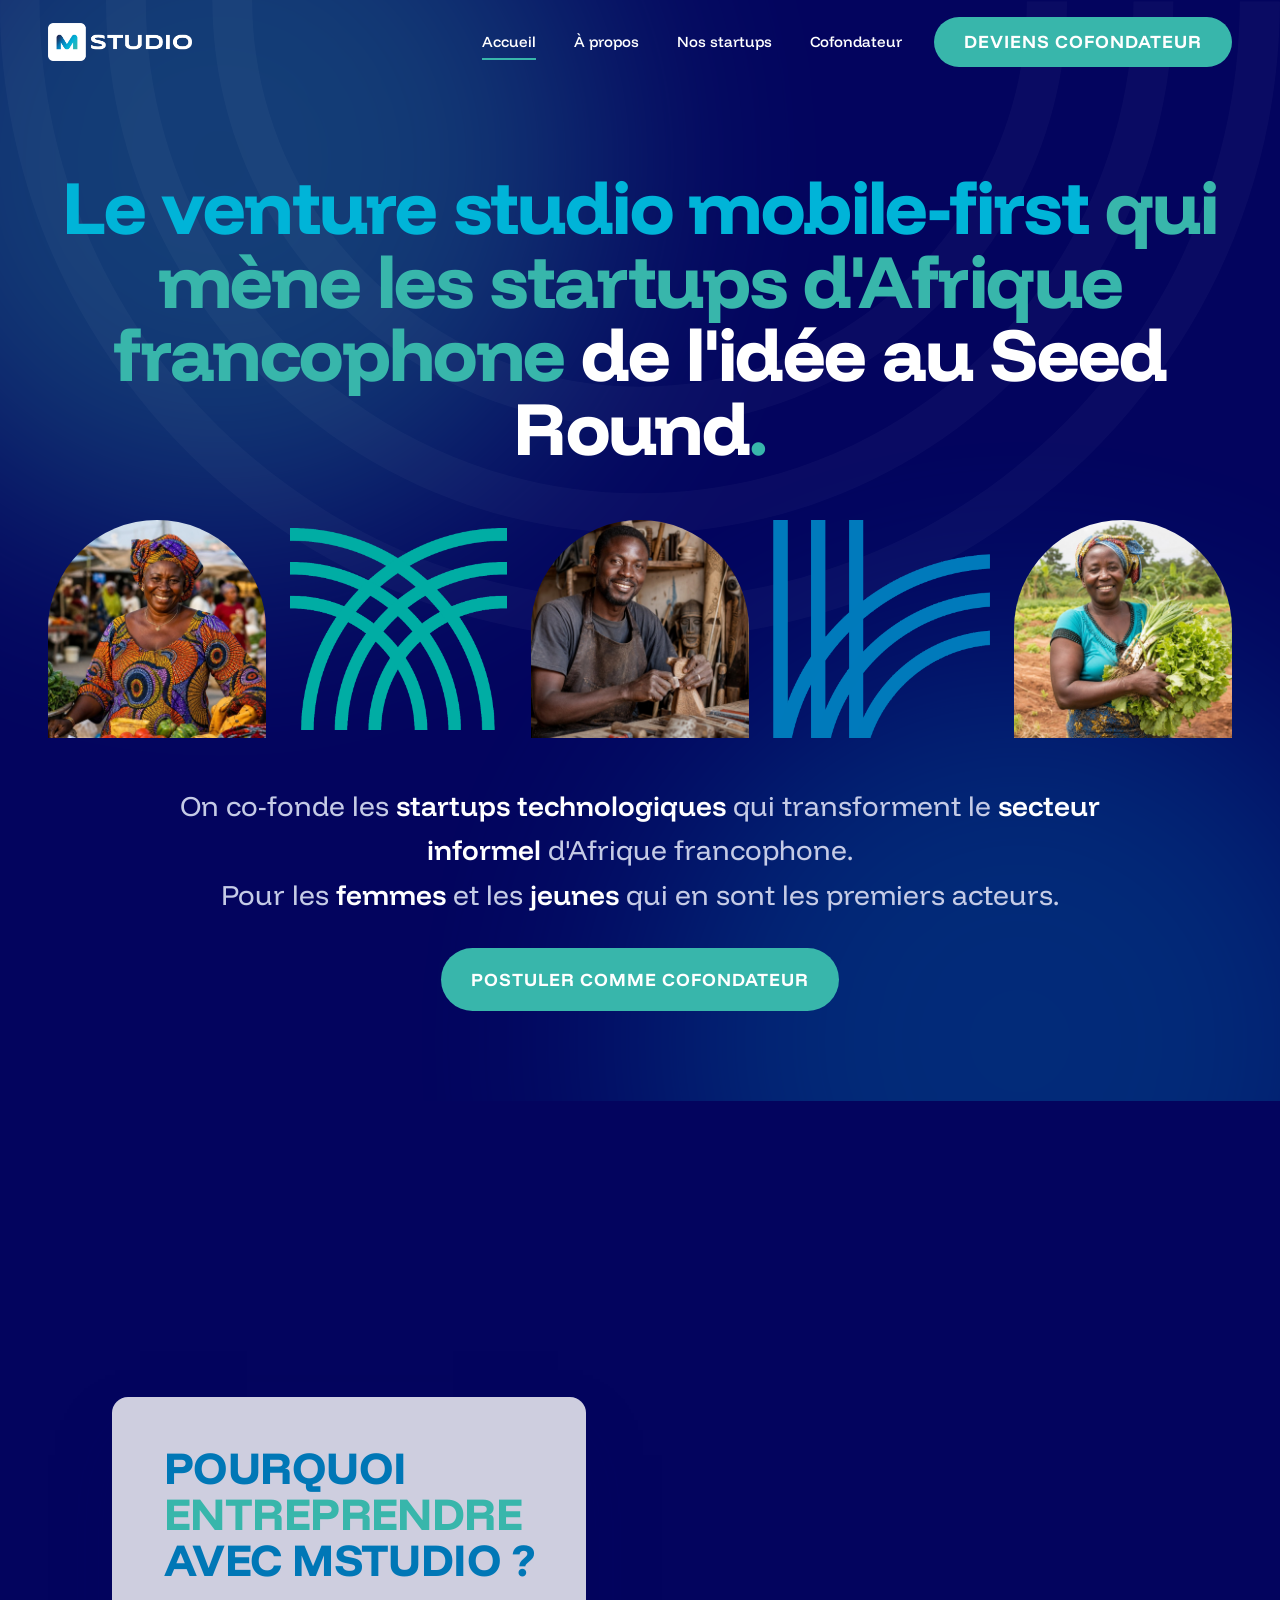
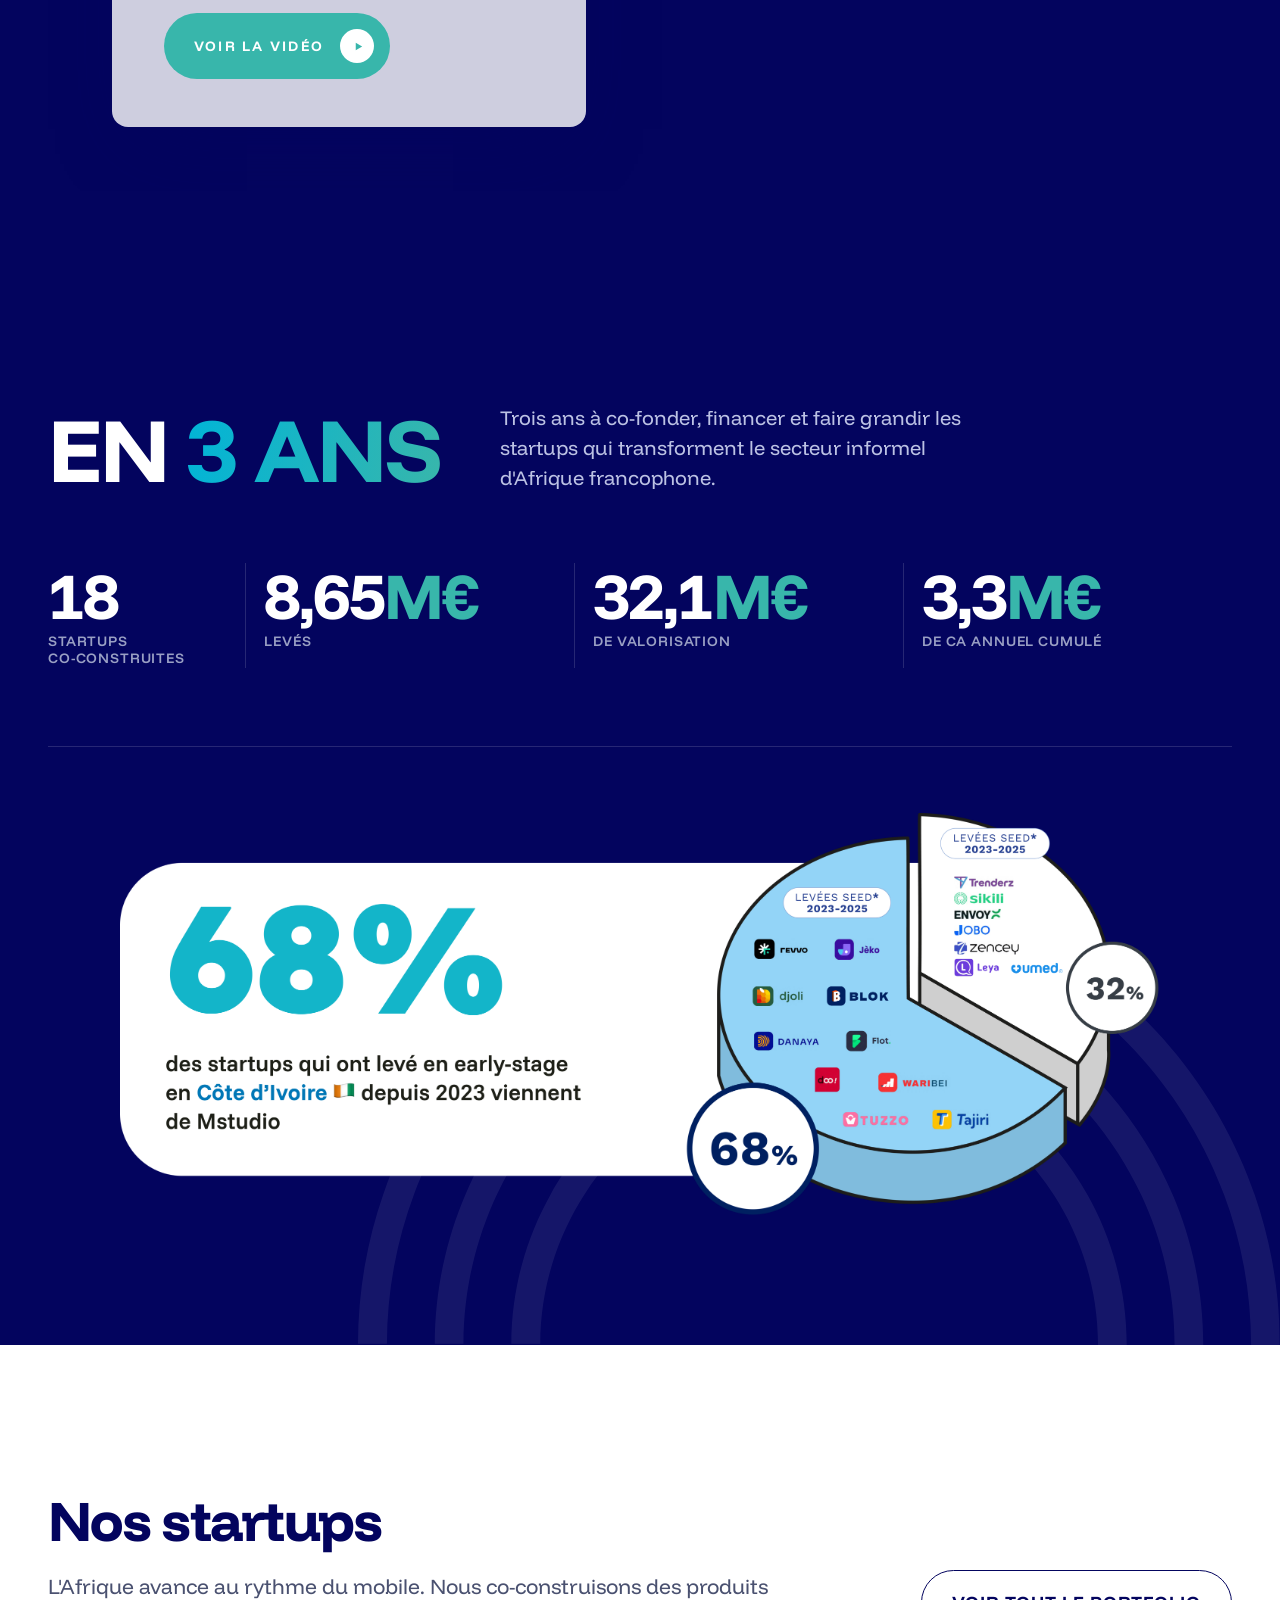
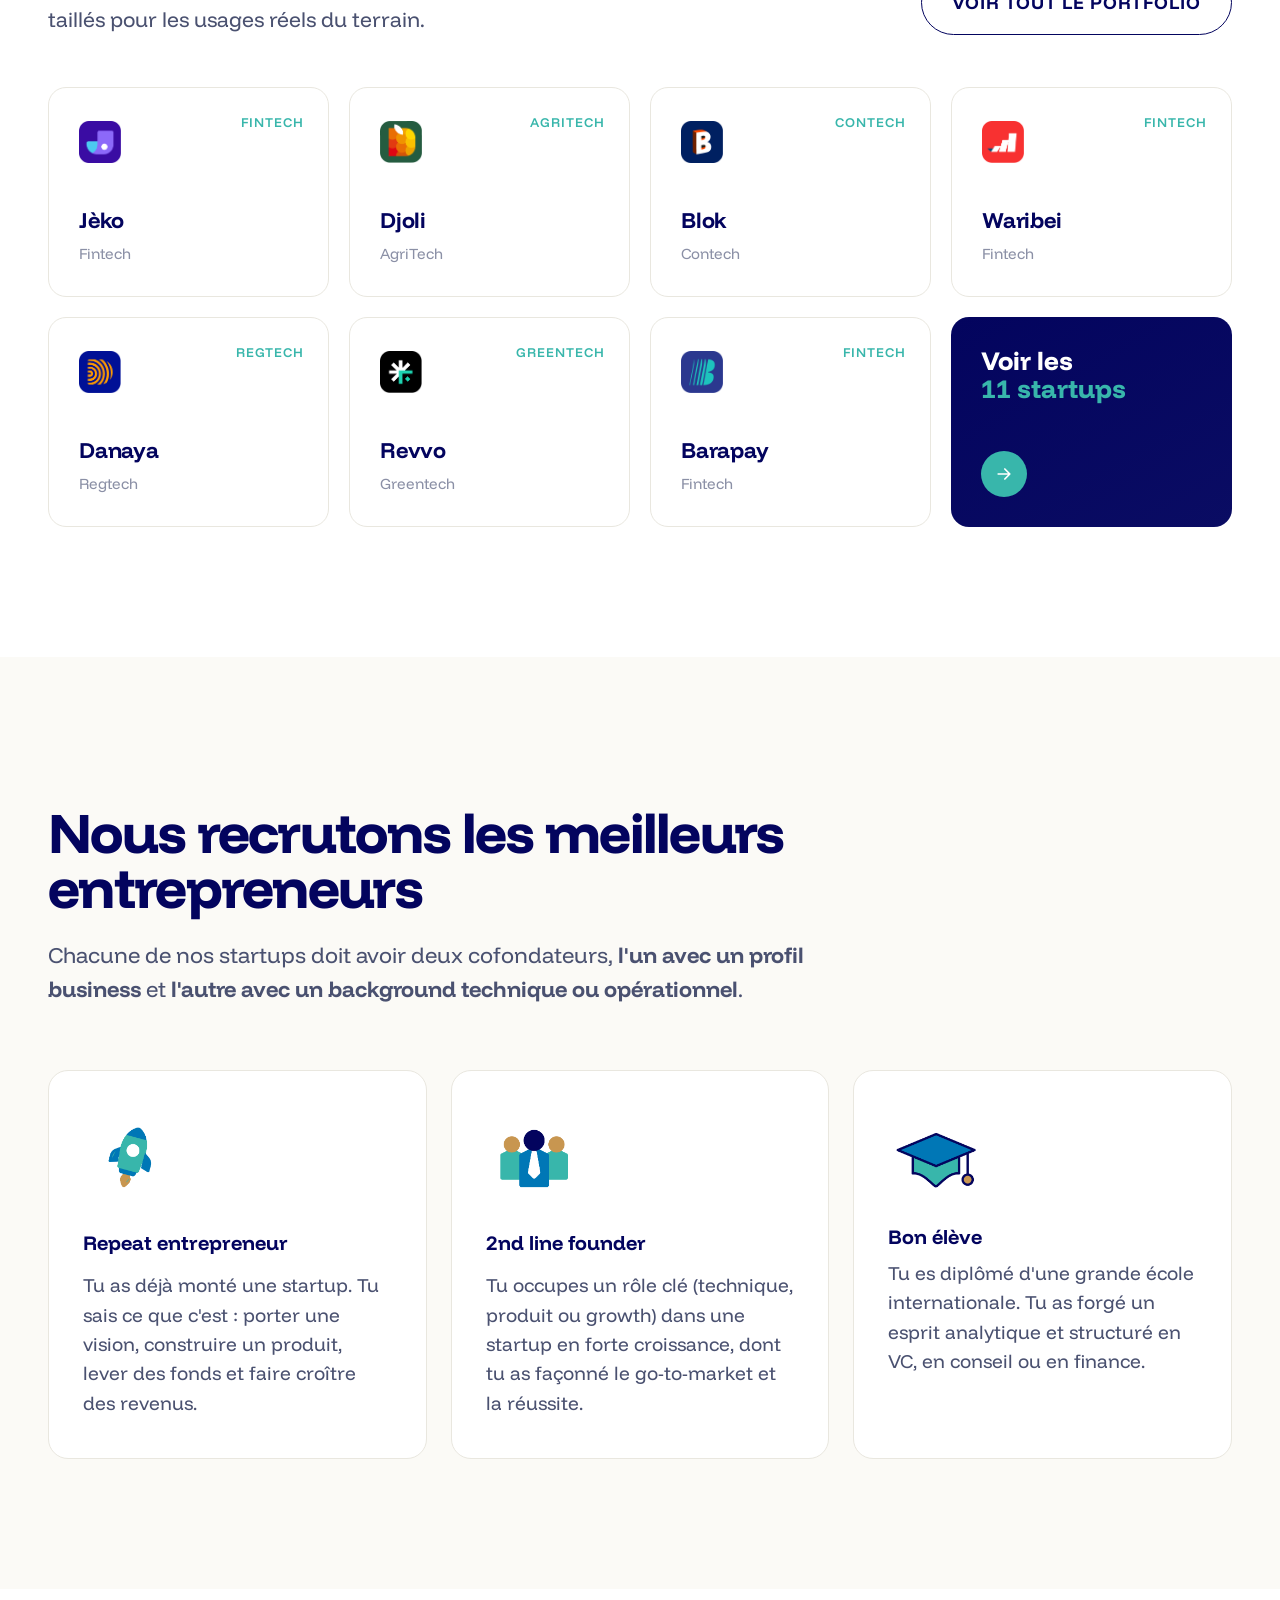
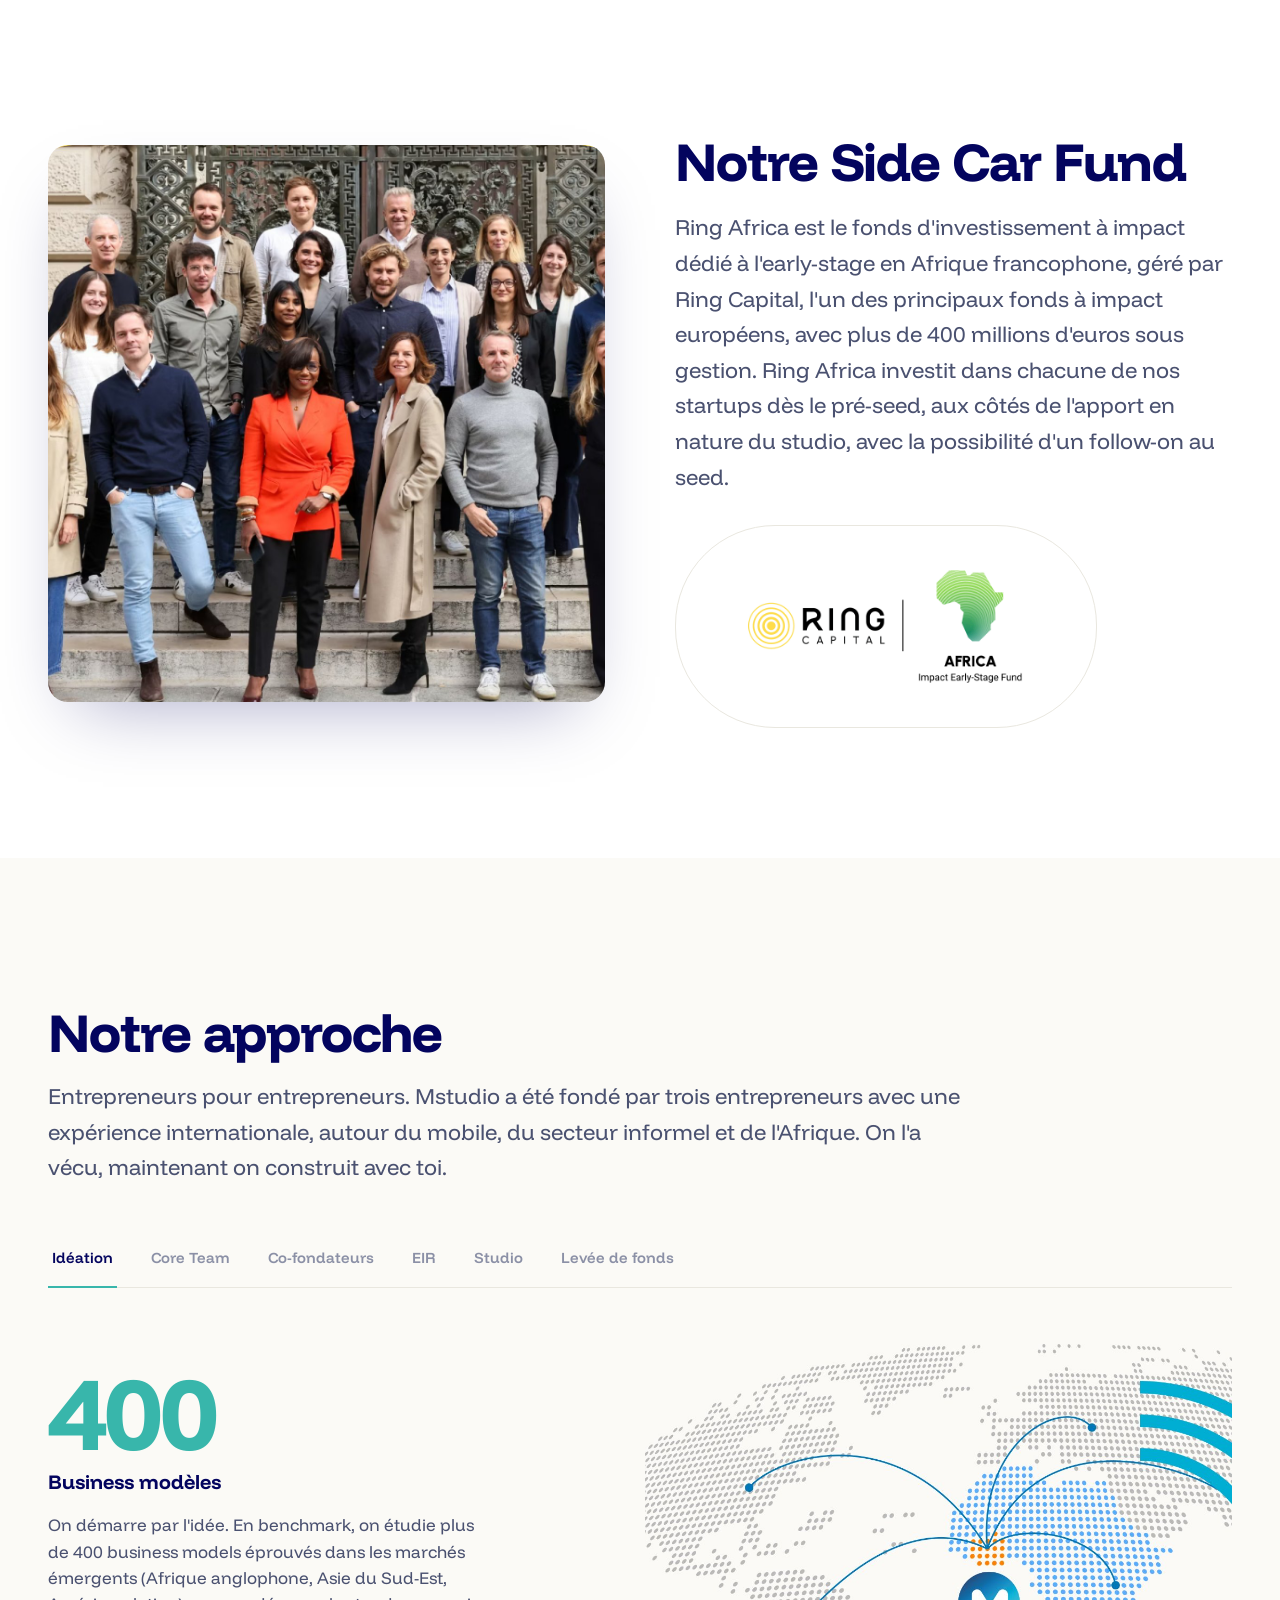
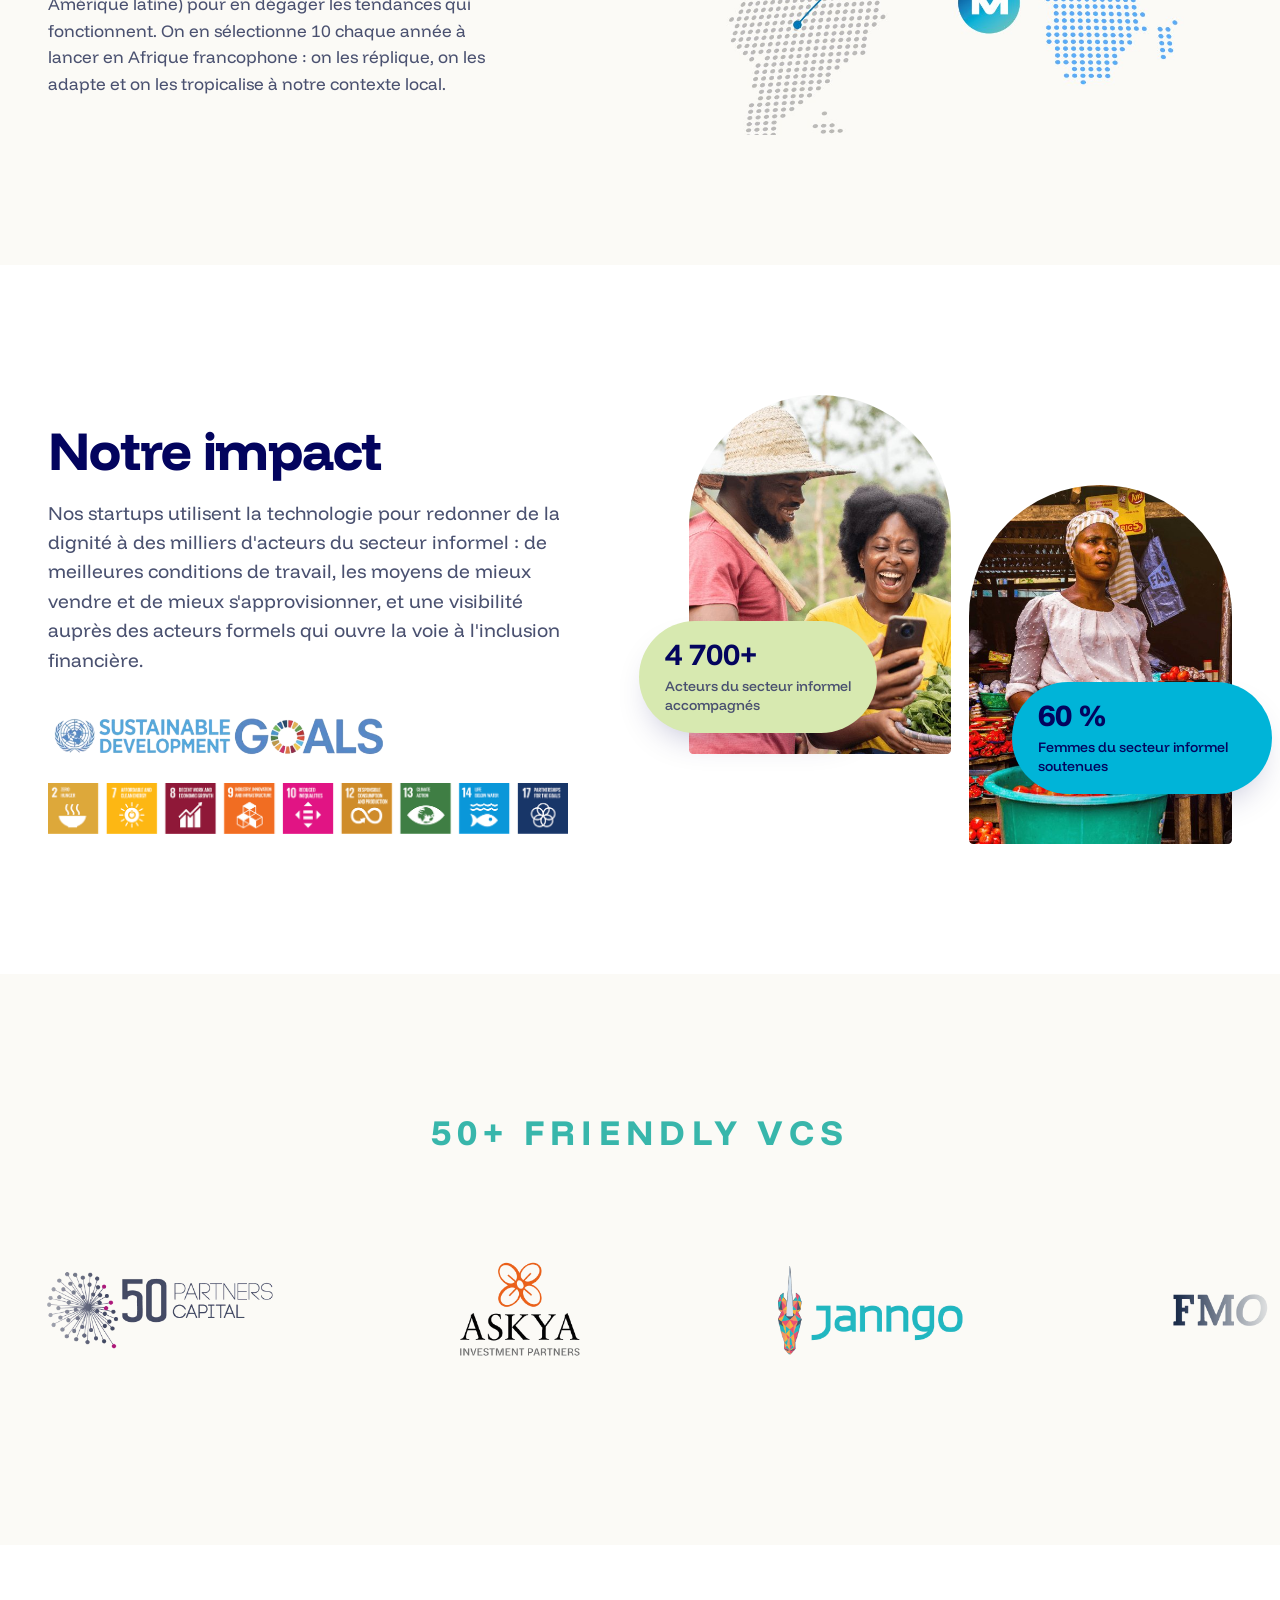
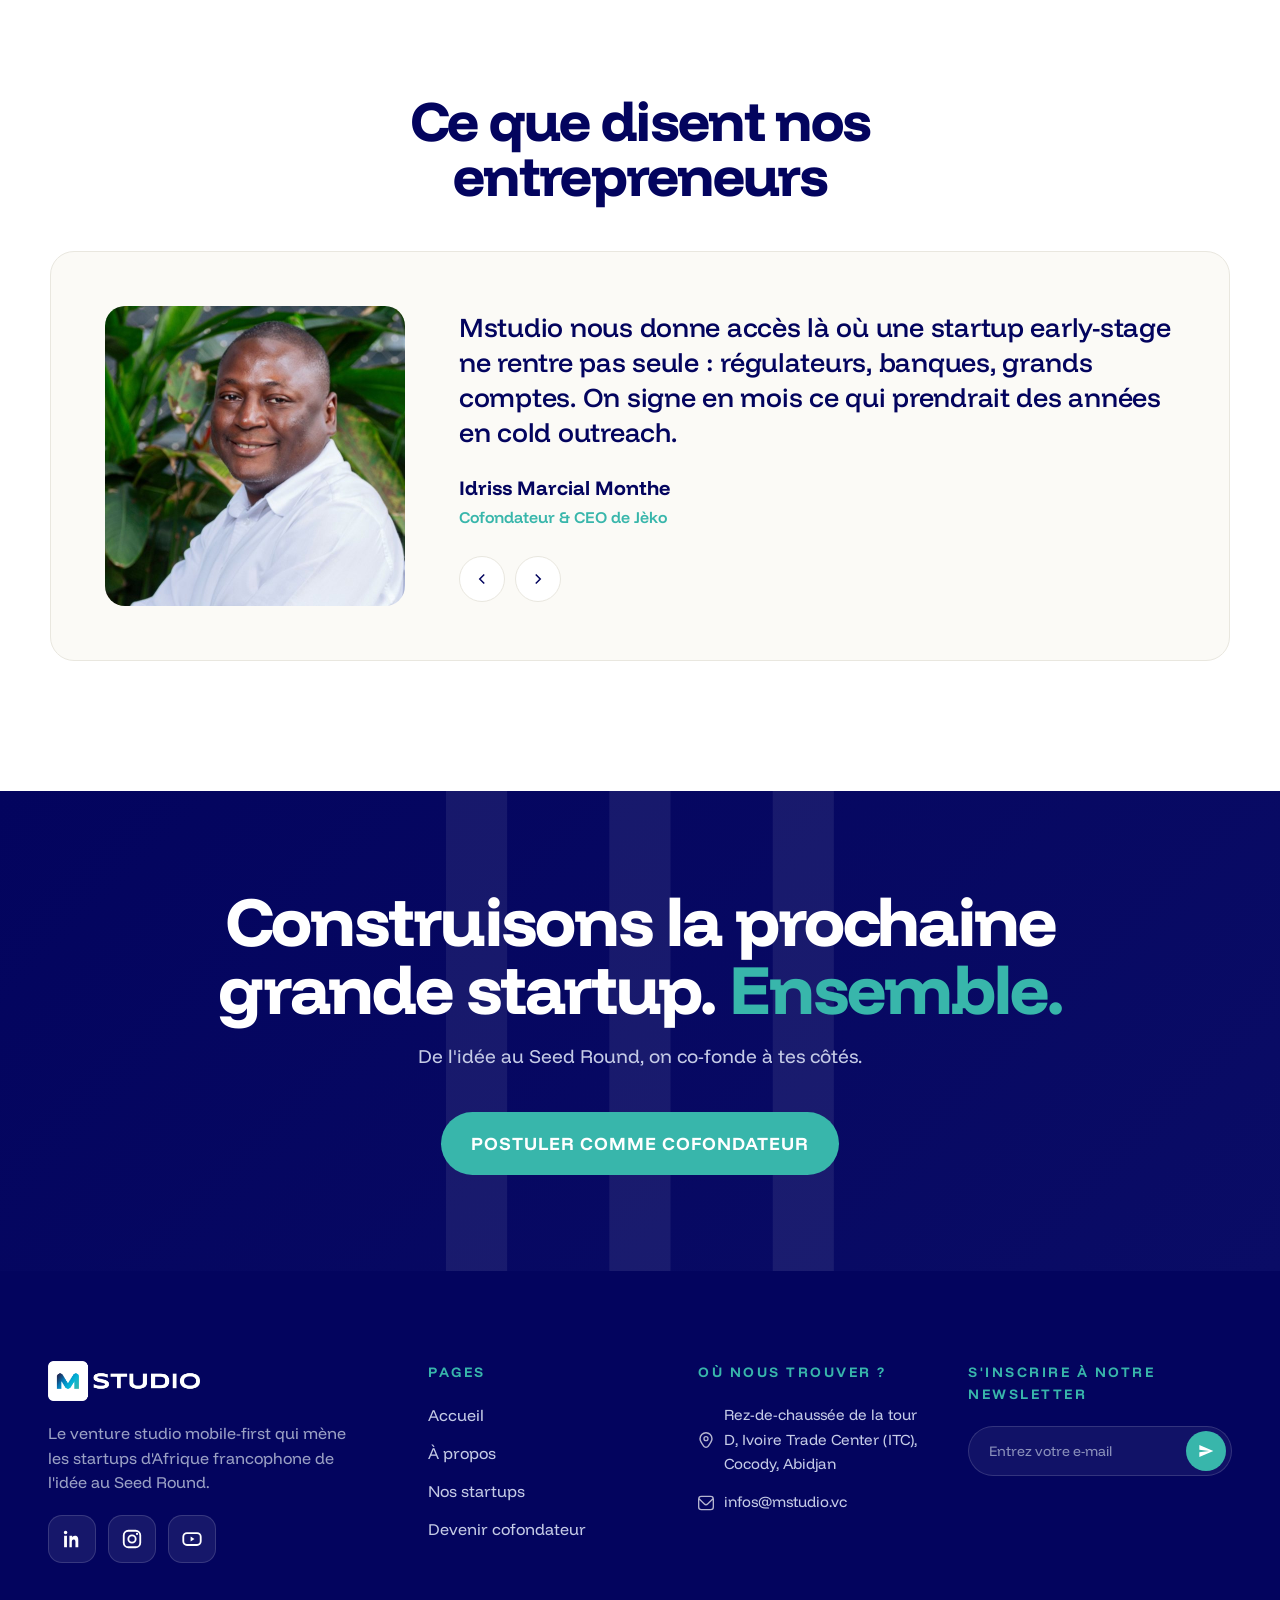
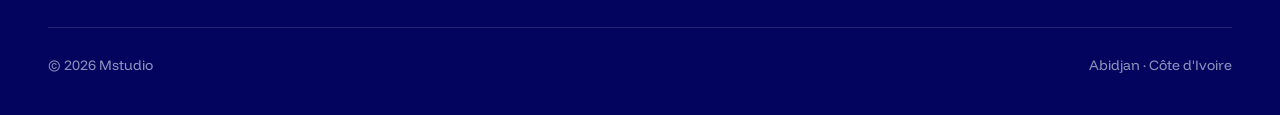
==== index.html @ c87bc535 "Revue Leslie 17/06: refonte sections réseau & valeur ajoutée (a-propos), ajout Léa & Diane, intro fo" ====
<!doctype html>
<html lang="fr">
<head>
<meta charset="utf-8">
<title>Mstudio · Venture studio mobile-first d'Afrique francophone</title>
<meta name="viewport" content="width=device-width, initial-scale=1">
<link rel="stylesheet" href="v2.css?v=47">
<link rel="icon" type="image/png" sizes="32x32" href="assets/favicon-32.png">
<link rel="icon" type="image/png" sizes="256x256" href="assets/favicon.png">
<link rel="apple-touch-icon" href="assets/apple-touch-icon.png">
</head>
<body>

<!-- ===== NAV ===== -->
<header class="nav" id="nav">
  <div class="wrap nav-in">
    <a class="nav-logo" href="index.html"><img class="logo-white" src="assets/logo-white.png" alt="Mstudio"><img class="logo-color" src="assets/logo-color.png" alt="Mstudio"></a>
    <nav class="nav-menu" id="navMenu">
      <a href="index.html" class="active">Accueil</a>
      <a href="a-propos.html">À propos</a>
      <a href="startups.html">Nos startups</a>
      <a href="cofondateur.html">Cofondateur</a>
      <a href="https://mstudio.recruitee.com" target="_blank" rel="noopener" class="m-only btn btn-accent" style="justify-content:center;">Deviens cofondateur</a>
    </nav>
    <div class="nav-right">
      <a href="https://mstudio.recruitee.com" target="_blank" rel="noopener" class="btn btn-cofounder" style="font-size: 18px; padding: 17px 30px; height: 50px; letter-spacing: 1px">Deviens cofondateur</a>
      <button class="nav-burger" id="navBurger" aria-label="Menu"><span></span><span></span><span></span></button>
    </div>
  </div>
</header>

<!-- ===== HERO ===== -->
<section class="hero">
  <div class="hero-glow g1"></div>
  <div class="hero-glow g2"></div>
  <img class="hero-arcs" src="assets/hero-pattern.svg" alt="">
  <div class="wrap">
    <h1 class="hero-h1 disp reveal" style="letter-spacing: -1.6px; line-height: 0.98; text-align: center; padding: 0px; margin: 0px; font-size: 75px">
      <span class="grad" style="color:#00B4D8;-webkit-text-fill-color:#00B4D8;background:none;">Le venture studio mobile-first</span> <span style="color:#38B6AB;">qui mène les startups d'Afrique francophone</span> <span class="lite">de l'idée au Seed Round</span><span class="dot">.</span>
    </h1>
    <div class="hero-strip reveal d1">
      <div class="htile"><img src="assets/hero-p1.jpg" alt="Commerçante au marché" style="border-width: 0px; border-style: solid; border-radius: 500px 500px 0px 0px"></div>
      <div class="htile graphic"><img src="assets/hero-g2.png" alt="" style="padding: 0px"></div>
      <div class="htile"><img src="assets/hero-p3.jpg" alt="Artisan sculpteur" style="border-radius: 500px 500px 0px 0px"></div>
      <div class="htile graphic m-hide"><img src="assets/hero-g4.png" alt="" style="padding: 0px"></div>
      <div class="htile m-hide"><img src="assets/hero-p5.jpg" alt="Agricultrice" style="border-radius: 500px 500px 0px 0px"></div>
    </div>
    <div class="hero-foot reveal d2">
      <p class="hero-sub" style="font-size: 28px">On co-fonde les <b>startups technologiques</b> qui transforment le <b>secteur informel</b> d'Afrique francophone.<br>Pour les <b>femmes</b> et les <b>jeunes</b> qui en sont les premiers acteurs.</p>
      <a href="https://mstudio.recruitee.com" target="_blank" rel="noopener" class="btn btn-accent">Postuler comme cofondateur</a>
    </div>
  </div>
</section>

<!-- ===== WHY ===== -->
<div class="why">
  <div class="wrap">
    <div class="why-card reveal">
      <div class="why-box" style="background-color: rgba(255, 255, 255, 0.804)">
        <h3>
          <span class="l1" style="font-size: 45px">Pourquoi</span>
          <span class="l2" style="font-size: 45px">entreprendre</span>
          <span class="l3" style="font-size: 45px">avec Mstudio ?</span>
        </h3>
        <button class="why-play" onclick="openVideo()">
          Voir la vidéo
          <span class="pt"><svg viewBox="0 0 24 24"><polygon points="6,4 20,12 6,20"/></svg></span>
        </button>
      </div>
    </div>
  </div>
</div>

<!-- ===== STATS — EN 3 ANS ===== -->
<section class="section space sec-pattern">
  <img class="side-pat right pat-bottom" src="assets/pat-vision.svg" alt="" style="opacity:.07;">
  <div class="wrap" style="position:relative;z-index:2;">
    <div class="en3-head">
      <div class="reveal">
        <h2 class="en3-title-a disp">EN <span class="g">3 ANS</span></h2>
      </div>
      <p class="en3-lede reveal d1">Trois ans à co-fonder, financer et faire grandir les startups qui transforment le secteur informel d'Afrique francophone.</p>
    </div>
    <div class="en3-row">
      <div class="en3-cell reveal"><div class="v">18</div><div class="l">Startups<br>co-construites</div></div>
      <div class="en3-cell reveal d1"><div class="v">8,65<span class="u">M€</span></div><div class="l">Levés</div></div>
      <div class="en3-cell reveal d2"><div class="v">32,1<span class="u">M€</span></div><div class="l">De valorisation</div></div>
      <div class="en3-cell reveal d3"><div class="v">3,3<span class="u">M€</span></div><div class="l">De CA annuel cumulé</div></div>
    </div>
    <div class="chart68">
      <img class="reveal" src="assets/chart-68.png" alt="68% des startups qui ont levé en early-stage en Côte d'Ivoire depuis 2023 viennent de Mstudio">
    </div>
  </div>
</section>

<!-- ===== NOS STARTUPS ===== -->
<section class="section" id="portfolio">
  <div class="wrap">
    <div class="pf-head">
      <div class="shead reveal" style="margin-bottom:0;">
        <span class="eyebrow c-ocean" style="display:none;">Le portfolio</span>
        <h2 class="disp">Nos startups</h2>
        <p>L'Afrique avance au rythme du mobile. Nous co-construisons des produits taillés pour les usages réels du terrain.</p>
      </div>
      <a href="startups.html" class="btn btn-line reveal d1">Voir tout le portfolio</a>
    </div>
    <div class="pf-grid">
      <a class="pf-card reveal" href="startup.html?id=jeko"><span class="tag">Fintech</span><div class="pf-logo"><img src="assets/startup-jeko.png" alt="Jèko"></div><div class="nm">Jèko</div><div class="sec">Fintech</div></a>
      <a class="pf-card reveal d1" href="startup.html?id=djoli"><span class="tag">AgriTech</span><div class="pf-logo"><img src="assets/startup-djoli.png" alt="Djoli"></div><div class="nm">Djoli</div><div class="sec">AgriTech</div></a>
      <a class="pf-card reveal d2" href="startup.html?id=blok"><span class="tag">Contech</span><div class="pf-logo"><img src="assets/startup-blok.png" alt="Blok"></div><div class="nm">Blok</div><div class="sec">Contech</div></a>
      <a class="pf-card reveal d3" href="startup.html?id=waribei"><span class="tag">Fintech</span><div class="pf-logo"><img src="assets/startup-waribei.png" alt="Waribei"></div><div class="nm">Waribei</div><div class="sec">Fintech</div></a>
      <a class="pf-card reveal" href="startup.html?id=danaya"><span class="tag">Regtech</span><div class="pf-logo"><img src="assets/startup-danaya.png" alt="Danaya"></div><div class="nm">Danaya</div><div class="sec">Regtech</div></a>
      <a class="pf-card reveal d1" href="startup.html?id=revvo"><span class="tag">Greentech</span><div class="pf-logo"><img src="assets/startup-revvo.png" alt="Revvo"></div><div class="nm">Revvo</div><div class="sec">Greentech</div></a>
      <a class="pf-card reveal d2" href="startup.html?id=barapay"><span class="tag">Fintech</span><div class="pf-logo"><img src="assets/startup-barapay-icon.png" alt="Barapay" style="width: 42px"></div><div class="nm">Barapay</div><div class="sec">Fintech</div></a>
      <a class="pf-cta reveal d3" href="startups.html">
        <div class="big">Voir les<br><span>11 startups</span></div>
        <span class="arr-c"><svg viewBox="0 0 24 24" fill="none"><path d="M5 12h14M13 6l6 6-6 6" stroke-width="2" stroke-linecap="round" stroke-linejoin="round"/></svg></span>
      </a>
    </div>
  </div>
</section>

<!-- ===== RECRUTONS ===== -->
<section class="section bone">
  <div class="wrap">
    <div class="shead reveal"><span class="eyebrow c-ocean" style="display:none;">On recrute</span><h2 class="disp">Nous recrutons les meilleurs entrepreneurs</h2><p style="font-size: 22px">Chacune de nos startups doit avoir deux cofondateurs, <b>l'un avec un profil business</b> et <b>l'autre avec un background technique ou opérationnel</b>.</p></div>
    <div class="rec-grid">
      <div class="rec-card reveal">
        <div class="ic-img"><img src="assets/rec-repeat.png" alt=""></div>
        <h3 style="font-size: 20px">Repeat entrepreneur</h3>
        <p style="font-size: 19px">Tu as déjà monté une startup. Tu sais ce que c'est : porter une vision, construire un produit, lever des fonds et faire croître des revenus.</p>
      </div>
      <div class="rec-card reveal d1">
        <div class="ic-img"><img src="assets/rec-2ndline.png" alt=""></div>
        <h3 style="font-size: 20px">2nd line founder</h3>
        <p style="font-size: 19px">Tu occupes un rôle clé (technique, produit ou growth) dans une startup en forte croissance, dont tu as façonné le go-to-market et la réussite.</p>
      </div>
      <div class="rec-card reveal d2">
        <div class="ic-img"><img src="assets/rec-eleve.png" alt=""></div>
        <h3 style="font-size: 20px; line-height: 1">Bon élève</h3>
        <p style="font-size: 19px">Tu es diplômé d'une grande école internationale. Tu as forgé un esprit analytique et structuré en VC, en conseil ou en finance.</p>
      </div>
    </div>
  </div>
</section>

<!-- ===== SIDE CAR FUND ===== -->
<section class="section">
  <div class="wrap">
    <div class="sidecar">
      <img class="team reveal" src="assets/sidecar-team.jpg" alt="L'équipe Ring Capital">
      <div class="reveal d1">
        <span class="eyebrow c-ocean" style="display:none;">Financement</span>
        <h2 class="disp" style="margin-top:16px;">Notre Side Car Fund</h2>
        <p style="font-size: 22px">Ring Africa est le fonds d'investissement à impact dédié à l'early-stage en Afrique francophone, géré par Ring Capital, l'un des principaux fonds à impact européens, avec plus de 400 millions d'euros sous gestion. Ring Africa investit dans chacune de nos startups dès le pré-seed, aux côtés de l'apport en nature du studio, avec la possibilité d'un follow-on au seed.</p>
        <div class="sidecar-logos">
          <div class="sidecar-logo single" style="border-radius: 100px">
            <img src="assets/ring-africa.png" alt="Ring Capital · Africa Impact Early-Stage Fund">
          </div>
        </div>
      </div>
    </div>
  </div>
</section>

<!-- ===== APPROCHE ===== -->
<section class="section bone">
  <div class="wrap">
    <div class="approche-head reveal">
      <span class="eyebrow c-ocean" style="display:none;">Entrepreneurs pour entrepreneurs</span>
      <h2 class="disp">Notre approche</h2>
      <p style="font-size: 22px">Entrepreneurs pour entrepreneurs. Mstudio a été fondé par trois entrepreneurs avec une expérience internationale, autour du mobile, du secteur informel et de l'Afrique. On l'a vécu, maintenant on construit avec toi.</p>
    </div>
    <div class="tabs reveal d1">
      <div class="tab active" data-i="0">Idéation</div>
      <div class="tab" data-i="1">Core Team</div>
      <div class="tab" data-i="2">Co-fondateurs</div>
      <div class="tab" data-i="3">EIR</div>
      <div class="tab" data-i="4">Studio</div>
      <div class="tab" data-i="5">Levée de fonds</div>
    </div>
    <div class="approche-content reveal d1">
      <div class="approche-stat">
        <div class="num disp" id="apNum">400</div>
        <div class="lbl" id="apLbl">Business modèles</div>
        <p id="apTxt">On démarre par l'idée. En benchmark, on étudie plus de 400 business models éprouvés dans les marchés émergents (Afrique anglophone, Asie du Sud-Est, Amérique latine) pour en dégager les tendances qui fonctionnent. On en sélectionne 10 chaque année à lancer en Afrique francophone : on les réplique, on les adapte et on les tropicalise à notre contexte local.</p>
      </div>
      <div class="approche-media">
        <img id="apImg" src="assets/ap-ideation.jpg" alt="Idéation">
      </div>
    </div>
  </div>
</section>

<!-- ===== IMPACT ===== -->
<section class="section" id="impact">
  <div class="wrap">
    <div class="impact2">
      <div class="impact2-left reveal">
        <span class="eyebrow c-ocean" style="display:none;">Impact</span>
        <h2 class="disp">Notre impact</h2>
        <p>Nos startups utilisent la technologie pour redonner de la dignité à des milliers d'acteurs du secteur informel : de meilleures conditions de travail, les moyens de mieux vendre et de mieux s'approvisionner, et une visibilité auprès des acteurs formels qui ouvre la voie à l'inclusion financière.</p>
        <img class="impact-sdg" src="assets/sdg-new.png" alt="Sustainable Development Goals">
        <img class="impact-sdg-icons" src="assets/sdg-icons.png" alt="Objectifs de développement durable concernés">
      </div>
      <div class="impact2-photos reveal d1">
        <div class="ip-col ip-col-a">
          <div class="ip-arch"><img src="assets/impact-couple.jpg" alt="Couple d'agriculteurs avec un mobile"></div>
          <div class="ip-pill green" style="font-weight: 700; bottom: 6%; left: -50px">4 700+<small>Acteurs du secteur informel<br>accompagnés</small></div>
        </div>
        <div class="ip-col ip-col-b">
          <div class="ip-arch"><img src="assets/impact-market.jpg" alt="Commerçante au marché"></div>
          <div class="ip-pill cyan">60 %<small>Femmes du secteur informel soutenues</small></div>
        </div>
      </div>
    </div>
  </div>
</section>

<!-- ===== VCs ===== -->
<section class="section bone vcs">
  <div class="wrap">
    <h3 class="reveal" style="font-size: 35px; font-weight: 900; color: rgb(0, 119, 182)"><span style="color:#38b6ab">50+ FRIENDLY VCs</span></h3>
  </div>
  <div class="marq reveal d1">
    <div class="marq-track" id="marqA"></div>
  </div>
</section>

<!-- ===== TESTIMONIALS ===== -->
<section class="section tst-light">
  <div class="wrap tst">
    <div class="shead center reveal" style="margin-bottom:48px;"><h2 class="disp">Ce que disent nos entrepreneurs</h2></div>
    <div class="f-card reveal d1">
      <img id="tstImg" src="assets/f-idriss-sm.jpg" alt="">
      <div>
        <blockquote class="f-q disp" id="tstQ">Mstudio nous donne accès là où une startup early-stage ne rentre pas seule : régulateurs, banques, grands comptes. On signe en mois ce qui prendrait des années en cold outreach.</blockquote>
        <div class="f-m"><div class="nm" id="tstName">Idriss Marcial Monthe</div><div class="rl" id="tstRole">Cofondateur &amp; CEO de Jèko</div></div>
        <div class="f-nav">
          <button onclick="prevT()" aria-label="Précédent"><svg viewBox="0 0 24 24"><path d="M15 6l-6 6 6 6"/></svg></button>
          <button onclick="nextT()" aria-label="Suivant"><svg viewBox="0 0 24 24"><path d="M9 6l6 6-6 6"/></svg></button>
        </div>
      </div>
    </div>
  </div>
</section>

<!-- ===== CTA ===== -->
<section id="cta" style="padding:0;">
  <div class="cta cta-flush reveal">
    <img class="side-pat right" src="assets/pat-equite.svg" alt="" style="opacity:.07;width:90%;height:auto;right:auto;left:50%;top:auto;bottom:-30%;transform:translateX(-50%) rotate(-90deg);transform-origin:center;">
    <h2 class="disp" style="color: rgb(255, 255, 255)">Construisons la prochaine grande startup. <span class="tint">Ensemble.</span></h2>
    <p class="cta-sub">De l'idée au Seed Round, on co-fonde à tes côtés.</p>
    <div class="cta-actions">
      <a href="https://mstudio.recruitee.com" target="_blank" rel="noopener" class="btn btn-accent">Postuler comme cofondateur</a>
    </div>
  </div>
</section>

<!-- ===== FOOTER ===== -->
<footer class="footer">
  <div class="wrap">
    <div class="footer-top">
      <div class="brand">
        <img src="assets/logo-white.png" alt="Mstudio">
        <p>Le venture studio mobile-first qui mène les startups d'Afrique francophone de l'idée au Seed Round.</p>
        <div class="footer-soc">
          <a href="https://www.linkedin.com/company/mstudiovc" target="_blank" rel="noopener" aria-label="LinkedIn"><svg viewBox="0 0 24 24" fill="currentColor"><path d="M6.94 5a1.94 1.94 0 1 1-3.88 0 1.94 1.94 0 0 1 3.88 0zM3.4 8.43h3.1V21H3.4V8.43zM9.2 8.43h2.97v1.72h.04c.41-.78 1.42-1.6 2.93-1.6 3.13 0 3.71 2.06 3.71 4.74V21h-3.1v-5.5c0-1.31-.02-3-1.83-3-1.83 0-2.11 1.43-2.11 2.9V21H9.2V8.43z"/></svg></a>
          <a href="https://www.instagram.com/mstudiovc" target="_blank" rel="noopener" aria-label="Instagram"><svg viewBox="0 0 24 24" fill="none" stroke="currentColor" stroke-width="2"><rect x="3" y="3" width="18" height="18" rx="5"/><circle cx="12" cy="12" r="4"/><circle cx="17.5" cy="6.5" r="1.2" fill="currentColor" stroke="none"/></svg></a>
          <a href="https://www.youtube.com/@mstudiovc" target="_blank" rel="noopener" aria-label="YouTube"><svg viewBox="0 0 24 24" fill="none" stroke="currentColor" stroke-width="2"><rect x="2.5" y="5.5" width="19" height="13" rx="4"/><path d="M10.5 9.2l4.2 2.8-4.2 2.8V9.2z" fill="currentColor" stroke="none"/></svg></a>
        </div>
      </div>
      <div>
        <h4>Pages</h4>
        <div class="footer-links">
          <a href="index.html">Accueil</a>
          <a href="a-propos.html">À propos</a>
          <a href="startups.html">Nos startups</a>
          <a href="cofondateur.html">Devenir cofondateur</a>
        </div>
      </div>
      <div>
        <h4>Où nous trouver ?</h4>
        <div class="footer-contact">
          <div><img src="assets/marker.svg" alt="">Rez-de-chaussée de la tour D, Ivoire Trade Center (ITC), Cocody, Abidjan</div>
          <div><img src="assets/envelope.svg" alt="">infos@mstudio.vc</div>
        </div>
      </div>
      <div>
        <h4>S'inscrire À Notre Newsletter</h4>
        <div class="footer-news">
          <form onsubmit="event.preventDefault();this.reset();">
            <input type="email" placeholder="Entrez votre e-mail" required>
            <button type="submit" aria-label="S'inscrire"><svg viewBox="0 0 24 24"><path d="M2 21l21-9L2 3v7l15 2-15 2v7z"/></svg></button>
          </form>
        </div>
      </div>
    </div>
    <div class="footer-bot">
      <span>© 2026 Mstudio</span>
      <span>Abidjan · Côte d'Ivoire</span>
    </div>
  </div>
</footer>

<!-- ===== VIDEO MODAL ===== -->
<div class="vmodal" id="vmodal" onclick="closeVideo(event)">
  <button class="vmodal-x" onclick="closeVideo(event)" aria-label="Fermer">&times;</button>
  <div class="vmodal-in"><iframe id="vframe" src="" title="Vidéo Mstudio" allow="accelerometer; autoplay; encrypted-media; gyroscope; picture-in-picture" allowfullscreen></iframe></div>
</div>

<script>
/* Nav solid on scroll */
const nav=document.getElementById('nav');
const onScroll=()=>nav.classList.toggle('solid',window.scrollY>40);
onScroll();window.addEventListener('scroll',onScroll,{passive:true});

/* Mobile menu */
const burger=document.getElementById('navBurger'),menu=document.getElementById('navMenu');
burger.addEventListener('click',()=>{const o=menu.classList.toggle('open');burger.classList.toggle('open',o);});
menu.querySelectorAll('a').forEach(a=>a.addEventListener('click',()=>{menu.classList.remove('open');burger.classList.remove('open');}));

/* Reveal on scroll */
const io=new IntersectionObserver((es)=>{es.forEach(e=>{if(e.isIntersecting){e.target.classList.add('in');io.unobserve(e.target);}});},{threshold:0.12,rootMargin:'0px 0px -8% 0px'});
document.querySelectorAll('.reveal').forEach(el=>io.observe(el));

/* Video */
const YT="33FGihWuElQ";
function openVideo(){document.getElementById('vframe').src="https://www.youtube.com/embed/"+YT+"?autoplay=1&rel=0";document.getElementById('vmodal').classList.add('open');document.body.style.overflow='hidden';}
function closeVideo(e){if(e&&e.target&&e.target.id!=='vmodal'&&e.target.tagName!=='BUTTON')return;document.getElementById('vmodal').classList.remove('open');document.getElementById('vframe').src="";document.body.style.overflow='';}
document.addEventListener('keydown',e=>{if(e.key==='Escape')closeVideo();});

/* Tabs */
const AP=[
 {n:"400",l:"Business modèles",t:"On démarre par l'idée. En benchmark, on étudie plus de 400 business models éprouvés dans les marchés émergents (Afrique anglophone, Asie du Sud-Est, Amérique latine) pour en dégager les tendances qui fonctionnent. On en sélectionne 10 chaque année à lancer en Afrique francophone : on les réplique, on les adapte et on les tropicalise à notre contexte local.",img:"assets/ap-ideation.jpg"},
 {n:"10",l:"Core team members",t:"Notre core team, c'est une dizaine d'experts seniors et multidisciplinaires (produit, design UI/UX, corporate finance, architecture technique, growth marketing, talent et recrutement) qui accompagnent les startups au quotidien. Des entrepreneurs eux-mêmes, incentivés sur le succès des startups qu'ils contribuent à bâtir.",img:"assets/ap-coreteam.jpg"},
 {n:"2",l:"Co-fondateurs",t:"Chaque startup repose sur un binôme de cofondateurs complémentaires : un profil local, qui connaît les codes et le terrain, et un profil diaspora, qui apporte le réseau international. Tu es l'un des deux (CEO et COO/CTO), et au démarrage, vous gardez 100 % des parts.",img:"assets/ap-cofondateurs.jpg"},
 {n:"3",l:"Mois en EIR (Entrepreneur In Residence)",t:"Le programme Entrepreneur in Residence (EIR) est le sas d'entrée au studio. En 3 mois, on te finance et on passe de l'idée à la validation du marché auprès des utilisateurs, jusqu'aux premières preuves de traction, pitch deck et prototype à l'appui.",img:"assets/ap-eir.jpg"},
 {n:"12",l:"Mois au sein du studio",t:"Après l'EIR, tu passes devant notre comité d'investissement. S'il valide, on devient ton troisième cofondateur. Pendant 12 mois, on t'accompagne en cash et en nature (infrastructures, outils, méthodologies, experts du studio) avec un seul objectif : amener ta startup jusqu'au Seed.",img:"assets/ap-studio.jpg"},
 {n:"1-2M€",l:"Levée de fonds",t:"Notre objectif : que tu gardes la majorité de tes parts jusqu'à la Série A. On te challenge sur tes métriques et on t'ouvre notre réseau de VC internationaux pour réussir ton Seed (de 500 K€ à 2 M€).",img:"assets/ap-levee.jpg"},
];
function renderAp(i){
  const a=AP[i];
  document.getElementById('apNum').textContent=a.n;
  document.getElementById('apLbl').textContent=a.l;
  document.getElementById('apTxt').textContent=a.t;
  const img=document.getElementById('apImg');
  if(a.img){img.src=a.img;img.style.display='';}else{img.removeAttribute('src');img.style.display='none';}
}
document.querySelectorAll('.tab').forEach(t=>t.addEventListener('click',()=>{document.querySelectorAll('.tab').forEach(x=>x.classList.remove('active'));t.classList.add('active');renderAp(+t.dataset.i);}));

/* VC marquee */
(function(){
  const total=50, half=25;
  function fill(el, start, end){
    let h='';
    for(let n=start;n<=end;n++){ const id=String(n).padStart(2,'0'); h+='<div class="marq-logo"><img src="assets/vclogo/'+id+'.png" alt="" loading="lazy"></div>'; }
    el.innerHTML = h + h; // duplicate for seamless loop
  }
  fill(document.getElementById('marqA'), 1, total);
})();

/* Testimonials */
const T=[
 {q:"Mstudio nous donne accès là où une startup early-stage ne rentre pas seule : régulateurs, banques, grands comptes. On signe en mois ce qui prendrait des années en cold outreach.",n:"Idriss Marcial Monthe",r:"Cofondateur & CEO de Jèko",i:"assets/f-idriss-sm.jpg"},
 {q:"Mstudio n'a pas été un investisseur passif : ils ont été notre troisième cofondateur, présent chaque semaine sur la roadmap produit, le pricing, l'embauche. C'est ce niveau d'engagement qui nous a permis de digitaliser l'approvisionnement de la construction en un temps record.",n:"Yohann Behi",r:"Cofondateur & CEO de Blok",i:"assets/f-yohann-sm.jpg"},
 {q:"Mstudio comprend que le secteur informel est le cœur de l'économie africaine. Ensemble, nous avons structuré une solution qui facilite le quotidien des chauffeurs. C'est bien plus qu'un studio, c'est un partenaire d'impact au quotidien.",n:"Pierre-Alexandre Assou",r:"Cofondateur & CEO de Flot",i:"assets/f-pa-sm.jpg"},
 {q:"Ce qui change la donne avec Mstudio : l'accès à un réseau de VCs et de bailleurs de fonds qu'une startup early-stage ne peut pas atteindre seule. On a sécurisé du dilutif ET du non-dilutif en parallèle.",n:"Thomas Giannetti-Fakhoury",r:"Cofondateur & CEO de Djoli",i:"assets/testi-thomas.png"},
 {q:"Travailler avec Mstudio, c'est être sur le terrain. Nous ne construisons pas des solutions dans des bureaux climatisés, nous allons à la rencontre des commerçants de l'informel. Mstudio nous donne les outils technologiques pour transformer concrètement le quotidien de ces entrepreneurs.",n:"Ladislas Pham",r:"Cofondateur & CEO de Waribei",i:"assets/f-ladislas-sm.jpg"},
 {q:"Pour bâtir une startup en Afrique francophone, il ne suffit pas de capital. Mstudio apporte la connaissance fine du marché et une équipe d'experts (UX, Tech, Growth) qui dérisque l'exécution dès le jour 1.",n:"Gauthier de Gerlache",r:"Cofondateur & CEO de Danaya",i:"assets/f-gauthier-sm.jpg"},
];
let qi=0;
function rT(){const t=T[qi];document.getElementById('tstQ').textContent='«\u00a0'+t.q+'\u00a0»';document.getElementById('tstName').textContent=t.n;document.getElementById('tstRole').textContent=t.r;document.getElementById('tstImg').src=t.i;}
function nextT(){qi=(qi+1)%T.length;rT();}
function prevT(){qi=(qi-1+T.length)%T.length;rT();}
</script>
</body>
</html>
---- v2.css ----
/* ============================================================
   MSTUDIO — V2  ·  Design System
   Venture studio mobile-first · Afrique francophone
   Signature motif: concentric arcs (signal / mobile / impact)
   ============================================================ */

@import url('https://fonts.googleapis.com/css2?family=Funnel+Display:wght@300;400;500;600;700;800&family=Funnel+Sans:wght@300;400;500;600;700&display=swap');

:root{
  /* Brand — primary */
  --space:#03045E;     /* Bleu Space   */
  --azur:#0077B6;      /* Bleu Azur    */
  --ciel:#00B4D8;      /* Bleu Ciel    */
  --ocean:#38B6AB;     /* Vert Océan   */
  /* Brand — secondary */
  --camel:#C89650;
  --terra:#C35A46;
  --sand:#F5EDDD;      /* Poussière du désert */
  /* Neutrals */
  --paper:#ffffff;
  --bone:#FBFAF6;
  --ink:#03045E;
  --slate:#4a5170;
  --mut:#8b90a6;
  --line:#E9E7DF;
  --line-dk:rgba(255,255,255,0.14);
  /* effects */
  --shadow:0 30px 70px -30px rgba(3,4,94,0.35);
  --ease:cubic-bezier(.22,.61,.36,1);
}

*{box-sizing:border-box;}
html{scroll-behavior:smooth;-webkit-text-size-adjust:100%;}
body{
  margin:0;
  font-family:'Funnel Display',system-ui,sans-serif;
  color:var(--ink);
  background:var(--paper);
  font-size:19px;
  line-height:1.62;
  -webkit-font-smoothing:antialiased;
  overflow-x:hidden;
}
img{max-width:100%;display:block;}
a{color:inherit;text-decoration:none;}
.disp{font-family:'Funnel Display',sans-serif;letter-spacing:-0.03em;line-height:0.98;}

.wrap{max-width:1320px;margin:0 auto;padding:0 48px;}
.wrap-tight{max-width:1080px;margin:0 auto;padding:0 48px;}

.eyebrow{
  display:inline-flex;align-items:center;gap:10px;
  font-size:14px;font-weight:600;letter-spacing:0.22em;text-transform:uppercase;
}
.eyebrow::before{content:"";width:26px;height:2px;background:currentColor;display:inline-block;opacity:.7;}
.eyebrow.c-ocean{color:var(--ocean);}
.eyebrow.c-ciel{color:var(--ciel);}
.eyebrow.c-mut{color:var(--mut);}

/* ---------- Reveal motion ---------- */
.reveal{opacity:0;transform:translateY(26px);transition:opacity .9s var(--ease),transform .9s var(--ease);}
.reveal.in{opacity:1;transform:none;}
.reveal.d1{transition-delay:.08s;}
.reveal.d2{transition-delay:.16s;}
.reveal.d3{transition-delay:.24s;}
.reveal.d4{transition-delay:.32s;}
@media(prefers-reduced-motion:reduce){.reveal{opacity:1;transform:none;transition:none;}}

/* ---------- Buttons ---------- */
.btn{
  display:inline-flex;align-items:center;justify-content:center;gap:12px;cursor:pointer;border:none;
  font-family:'Funnel Display';font-weight:700;font-size:18px;letter-spacing:1px;text-transform:uppercase;
  padding:17px 30px;min-height:50px;border-radius:100px;transition:transform .2s var(--ease),box-shadow .2s,background .2s,color .2s;
  white-space:nowrap;
}
.btn .arr{transition:transform .25s var(--ease);}
.btn:hover .arr{transform:translateX(4px);}
.btn-accent{background:var(--ocean);color:#fff;}
.btn-accent:hover{background:var(--ciel);transform:translateY(-2px);box-shadow:0 16px 34px -12px rgba(0,180,216,.6);}
.btn-light{background:#fff;color:var(--space);}
.btn-light:hover{transform:translateY(-2px);box-shadow:0 16px 34px -14px rgba(0,0,0,.4);}
.btn-line{background:transparent;border:1.5px solid currentColor;color:var(--ink);}
.btn-line:hover{background:var(--ink);color:#fff;border-color:var(--ink);}
.btn-line-light{background:transparent;border:1.5px solid rgba(255,255,255,.35);color:#fff;}
.btn-line-light:hover{background:#fff;color:var(--space);border-color:#fff;}
.btn-cofounder{background:var(--ocean);color:#fff;}
.btn-cofounder:hover{background:var(--ciel);transform:translateY(-2px);box-shadow:0 16px 34px -12px rgba(0,180,216,.6);}

/* ---------- Nav ---------- */
.nav{position:fixed;top:0;left:0;right:0;z-index:80;transition:background .4s,box-shadow .4s,border-color .4s;border-bottom:1px solid transparent;}
.nav-in{display:flex;align-items:center;justify-content:space-between;height:84px;}
.nav-logo img{height:38px;width:auto;transition:filter .4s;}
.nav-logo .logo-color{display:none;}
.nav.solid .nav-logo .logo-white{display:none;}
.nav.solid .nav-logo .logo-color{display:block;}
.nav-menu{display:flex;align-items:center;gap:38px;margin-left:auto;margin-right:32px;}
.nav-menu a{font-size:15px;font-weight:500;position:relative;padding:4px 0;color:#fff;transition:color .25s;}
.nav-menu a::after{content:"";position:absolute;left:0;right:100%;bottom:-2px;height:2px;background:var(--ocean);transition:right .3s var(--ease);}
.nav-menu a:hover::after,.nav-menu a.active::after{right:0;}
.nav-right{display:flex;align-items:center;gap:16px;}
.m-only{display:none;}
/* solid state on scroll */
.nav.solid{background:rgba(255,255,255,0.9);backdrop-filter:saturate(180%) blur(16px);border-color:var(--line);box-shadow:0 6px 30px -18px rgba(3,4,94,.4);}
.nav.solid .nav-menu a{color:var(--ink);}
.nav.solid .nav-logo img{filter:none;}
.nav.solid .btn-line-light{border-color:var(--space);color:var(--space);}
.nav.solid .btn-line-light:hover{background:var(--space);color:#fff;}
.nav-burger{display:none;width:46px;height:46px;border:1.5px solid rgba(255,255,255,.4);border-radius:12px;background:transparent;cursor:pointer;flex-direction:column;align-items:center;justify-content:center;gap:5px;padding:0;}
.nav.solid .nav-burger{border-color:var(--line);}
.nav-burger span{display:block;width:18px;height:2px;background:#fff;border-radius:2px;transition:.25s;}
.nav.solid .nav-burger span{background:var(--ink);}
.nav-burger.open span:nth-child(1){transform:translateY(7px) rotate(45deg);}
.nav-burger.open span:nth-child(2){opacity:0;}
.nav-burger.open span:nth-child(3){transform:translateY(-7px) rotate(-45deg);}

/* ---------- HERO ---------- */
.hero{position:relative;background:var(--space);color:#fff;padding:170px 0 90px;overflow:hidden;}
.hero-arcs{position:absolute;top:0;left:50%;transform:translateX(-50%);width:min(1383px,135%);height:auto;opacity:.6;pointer-events:none;}
.hero-glow{position:absolute;width:760px;height:760px;border-radius:50%;filter:blur(120px);opacity:.32;pointer-events:none;}
.hero-glow.g1{background:var(--ocean);top:-220px;left:-160px;}
.hero-glow.g2{background:var(--ciel);bottom:-320px;right:-120px;opacity:.22;}

/* ---------- Logos marquee ---------- */
.marquee{background:var(--space);border-top:1px solid var(--line-dk);padding:30px 0;}
.marquee-row{display:flex;align-items:center;gap:18px;justify-content:center;flex-wrap:wrap;}
.marquee-row .lbl{font-size:14px;letter-spacing:.18em;text-transform:uppercase;color:#8b91bb;margin-right:8px;}
.marquee-row img{height:30px;opacity:.7;filter:brightness(0) invert(1);transition:opacity .25s;}
.marquee-row img:hover{opacity:1;}

/* ---------- Section scaffolding ---------- */
.section{padding:130px 0;position:relative;}
.section.bone{background:var(--bone);}
.section.space{background:var(--space);color:#fff;}
.shead{max-width:760px;margin-bottom:64px;}
.shead.center{margin-left:auto;margin-right:auto;text-align:center;}
.shead h2{font-size:clamp(32px,4.4vw,58px);font-weight:800;margin:18px 0 0;}
.shead p{font-size:21px;color:var(--slate);margin:22px 0 0;line-height:1.55;}
.section.space .shead p{color:#bcc2e4;}

/* ---------- Manifesto ---------- */
.manifesto{padding:120px 0;}
.manifesto p{font-family:'Funnel Display';font-weight:500;font-size:clamp(26px,3.3vw,42px);line-height:1.22;letter-spacing:-0.02em;max-width:20ch;margin:0;}
.manifesto p .hl{color:var(--ocean);}
.manifesto-grid{display:grid;grid-template-columns:0.9fr 1.1fr;gap:70px;align-items:center;}
.manifesto-points{display:flex;flex-direction:column;gap:0;}
.mpoint{display:grid;grid-template-columns:auto 1fr;gap:22px;padding:26px 0;border-top:1px solid var(--line);}
.mpoint:last-child{border-bottom:1px solid var(--line);}
.mpoint .k{font-family:'Funnel Display';font-weight:800;font-size:18px;color:var(--ocean);}
.mpoint h4{margin:0 0 6px;font-size:19px;font-weight:700;}
.mpoint p{margin:0;font-size:17px;color:var(--slate);line-height:1.55;font-family:'Funnel Display';font-weight:400;}

/* ---------- Side patterns (signature arcs) ---------- */
.sec-pattern{position:relative;overflow:hidden;}
.hero-strip .m-hide{display:none;}
@media(min-width:761px){.hero-strip .m-hide{display:grid;}}
.side-pat{position:absolute;top:50%;transform:translateY(-50%);height:120%;width:auto;pointer-events:none;z-index:1;}
.side-pat.right{right:0;}
.side-pat.left{left:0;transform:translateY(-50%) scaleX(-1);}
.side-pat.pat-bottom{top:auto;bottom:0;transform:none;height:auto;width:72%;}
.side-pat.right.pat-bottom{right:0;}
@media(max-width:760px){.side-pat{display:none !important;}}

/* ---------- Stats ---------- */
.en3-head{display:grid;grid-template-columns:auto 1fr;gap:60px;align-items:end;margin-bottom:70px;}
.en3-title-a{font-size:clamp(56px,7vw,104px);font-weight:800;margin:14px 0 0;}
.en3-title-a .g{background:linear-gradient(100deg,var(--ciel),var(--ocean));-webkit-background-clip:text;background-clip:text;-webkit-text-fill-color:transparent;}
.en3-lede{font-size:20px;color:#bcc2e4;line-height:1.5;max-width:42ch;margin:0;}
.en3-row{display:grid;grid-template-columns:0.6fr 1fr 1fr 1fr;gap:0;}
.en3-cell{padding:0 18px;border-left:1px solid var(--line-dk);}
.en3-cell:first-child{border-left:none;padding-left:0;}
.en3-cell .v{font-family:'Funnel Display';font-weight:800;font-size:clamp(48px,5vw,74px);line-height:1;letter-spacing:-0.03em;}
.en3-cell .v .u{color:var(--ocean);}
.en3-cell .l{margin-top:6px;font-size:14px;color:#9aa0c4;text-transform:uppercase;letter-spacing:.06em;font-weight:600;line-height:1.25;}
.stats-grid{display:grid;grid-template-columns:repeat(4,1fr);gap:0;}
.stat{padding:14px 34px;border-left:1px solid var(--line-dk);}
.stat:first-child{border-left:none;padding-left:0;}
.stat .v{font-family:'Funnel Display';font-weight:800;font-size:clamp(46px,5vw,68px);letter-spacing:-0.03em;line-height:1;}
.stat .v .u{color:var(--ocean);}
.stat .l{margin-top:14px;font-size:16px;color:#aab0d6;letter-spacing:.02em;}
.stat-hero{margin-top:80px;display:grid;grid-template-columns:1fr 1fr;gap:50px;align-items:center;border-top:1px solid var(--line-dk);padding-top:70px;}
.stat-hero .big{font-family:'Funnel Display';font-weight:800;font-size:clamp(80px,12vw,150px);line-height:.86;background:linear-gradient(120deg,var(--ciel),var(--ocean));-webkit-background-clip:text;background-clip:text;-webkit-text-fill-color:transparent;}
.stat-hero p{font-size:20px;color:#c5cbe6;max-width:34ch;}
.stat-hero img{border-radius:16px;}

/* ---------- Portfolio ---------- */
.pf-head{display:flex;align-items:flex-end;justify-content:space-between;gap:40px;margin-bottom:52px;flex-wrap:wrap;}
.pf-grid{display:grid;grid-template-columns:repeat(4,1fr);gap:20px;}
.pf-card{position:relative;background:#fff;border:1px solid var(--line);border-radius:18px;padding:30px;min-height:210px;display:flex;flex-direction:column;transition:transform .3s var(--ease),box-shadow .3s,border-color .3s;overflow:hidden;}
.pf-card::after{content:"";position:absolute;right:-40px;bottom:-40px;width:120px;height:120px;border-radius:50%;background:radial-gradient(circle,rgba(56,182,171,.16),transparent 70%);opacity:0;transition:opacity .3s;}
.pf-card:hover{transform:translateY(-6px);box-shadow:var(--shadow);border-color:transparent;}
.pf-card:hover::after{opacity:1;}
.pf-logo{height:48px;display:flex;align-items:center;}
.pf-logo img{max-height:42px;max-width:130px;object-fit:contain;}
.pf-card .nm{margin-top:auto;font-family:'Funnel Display';font-weight:700;font-size:22px;letter-spacing:-0.01em;}
.pf-card .sec{font-size:15px;color:var(--mut);margin-top:3px;}
.pf-card .tag{position:absolute;top:24px;right:24px;font-size:13px;font-weight:600;letter-spacing:.08em;text-transform:uppercase;color:var(--ocean);}
.pf-cta{grid-column:span 1;background:linear-gradient(150deg,var(--space),#0a0c63);color:#fff;border:none;border-radius:18px;padding:30px;display:flex;flex-direction:column;justify-content:space-between;min-height:210px;}
.pf-cta .big{font-family:'Funnel Display';font-weight:800;font-size:26px;line-height:1.05;}
.pf-cta .big span{color:var(--ocean);}
.pf-cta .arr-c{width:46px;height:46px;border-radius:50%;background:var(--ocean);display:grid;place-items:center;}
.pf-cta .arr-c svg{width:20px;height:20px;stroke:#fff;}

/* ---------- Approach (timeline) ---------- */
.steps{display:grid;grid-template-columns:repeat(3,1fr);gap:1px;background:var(--line);border:1px solid var(--line);border-radius:20px;overflow:hidden;}
.stepc{background:#fff;padding:40px 34px;transition:background .3s;}
.stepc:hover{background:var(--bone);}
.stepc .no{font-family:'Funnel Display';font-weight:800;font-size:15px;color:var(--ocean);letter-spacing:.04em;}
.stepc h3{font-size:28px;font-weight:700;margin:18px 0 12px;}
.stepc p{font-size:17px;color:var(--slate);margin:0;line-height:1.55;}
.stepc .ic{width:54px;height:54px;border-radius:14px;background:var(--sand);display:grid;place-items:center;margin-bottom:22px;}
.stepc .ic svg{width:26px;height:26px;stroke:var(--space);fill:none;stroke-width:1.8;}

/* ---------- Recruit ---------- */
.rec-grid{display:grid;grid-template-columns:repeat(3,1fr);gap:24px;}
.rec-card{background:#fff;border:1px solid var(--line);border-radius:20px;padding:40px 34px;transition:transform .3s var(--ease),box-shadow .3s;}
.rec-card:hover{transform:translateY(-6px);box-shadow:var(--shadow);}
.rec-card .ic{width:60px;height:60px;border-radius:16px;background:linear-gradient(140deg,var(--space),var(--azur));display:grid;place-items:center;margin-bottom:24px;}
.rec-card .ic svg{width:28px;height:28px;stroke:#fff;fill:none;stroke-width:1.8;}
.rec-card .ic-img{width:96px;height:96px;display:flex;align-items:center;justify-content:center;margin-bottom:20px;}
.rec-card .ic-img img{max-width:100%;max-height:100%;object-fit:contain;}
.rec-card h3{font-size:26px;font-weight:700;margin:0 0 12px;}
.rec-card p{font-size:17px;color:var(--slate);margin:0;line-height:1.55;}

/* ---------- Impact ---------- */
.impact-grid{display:grid;grid-template-columns:1fr 1fr;gap:70px;align-items:center;}
.impact-photos{position:relative;}
.impact-photos .main{border-radius:20px;overflow:hidden;box-shadow:var(--shadow);}
.impact-photos .main img{width:100%;aspect-ratio:4/3.4;object-fit:cover;}
.impact-photos .pip{position:absolute;width:46%;border-radius:16px;overflow:hidden;border:5px solid #fff;box-shadow:var(--shadow);right:-18px;bottom:-34px;}
.impact-photos .pip img{width:100%;aspect-ratio:1/1;object-fit:cover;}
.impact-figs{display:flex;gap:46px;margin:36px 0 0;}
.impact-figs .v{font-family:'Funnel Display';font-weight:800;font-size:clamp(40px,5vw,60px);letter-spacing:-0.03em;line-height:1;color:var(--ocean);}
.impact-figs .l{font-size:14px;color:var(--slate);margin-top:8px;}
.impact-sdg{margin-top:34px;max-width:340px;}

/* ---------- Testimonials ---------- */
.tst-light{background:#fff;color:var(--ink);}
.tst-light .tst-q{color:var(--ink);}
.tst-light .tst-who .nm{color:var(--ink);}
.tst-light .tst-nav button{border-color:var(--line);color:var(--space);}
.tst-light .tst-nav button:hover{background:var(--space);color:#fff;border-color:var(--space);}
.tst{position:relative;}
.tst-q{font-family:'Funnel Display';font-weight:500;font-size:clamp(26px,3.2vw,42px);line-height:1.24;letter-spacing:-0.02em;max-width:22ch;margin:0 auto 44px;text-align:center;}
.tst-who{display:flex;align-items:center;justify-content:center;gap:16px;}
.tst-who img{width:60px;height:60px;border-radius:50%;object-fit:cover;border:2px solid var(--ocean);}
.tst-who .nm{font-weight:700;font-size:19px;}
.tst-who .rl{font-size:15px;color:var(--ocean);}
.tst-nav{display:flex;gap:12px;justify-content:center;margin-top:40px;}
.tst-nav button{width:48px;height:48px;border-radius:50%;border:1.5px solid var(--line-dk);background:transparent;color:#fff;cursor:pointer;display:grid;place-items:center;transition:background .25s,color .25s,border-color .25s;}
.tst-nav button:hover{background:#fff;color:var(--space);border-color:#fff;}
.tst-nav svg{width:18px;height:18px;stroke:currentColor;fill:none;stroke-width:2;}
.f-card{margin:0 auto;max-width:1180px;background:var(--bone);border:1px solid var(--line);border-radius:24px;padding:54px;display:grid;grid-template-columns:300px 1fr;gap:54px;align-items:center;}
.f-card>img{width:300px;height:300px;border-radius:20px;object-fit:cover;}
.f-stars{color:var(--ocean);font-size:18px;letter-spacing:4px;margin-bottom:16px;}
.f-q{font-family:'Funnel Display';font-weight:500;font-size:clamp(20px,2.1vw,27px);line-height:1.3;letter-spacing:-0.01em;color:var(--ink);margin:0;}
.f-m{margin-top:22px;}
.f-m .nm{font-weight:700;font-size:20px;color:var(--ink);}
.f-m .rl{color:var(--ocean);font-weight:600;font-size:16px;}
.f-nav{display:flex;gap:10px;margin-top:26px;}
.f-nav button{width:46px;height:46px;border-radius:50%;border:1.5px solid var(--line);background:#fff;cursor:pointer;color:var(--space);display:grid;place-items:center;transition:background .25s,color .25s,border-color .25s;}
.f-nav button:hover{background:var(--space);color:#fff;border-color:var(--space);}
.f-nav svg{width:18px;height:18px;stroke:currentColor;fill:none;stroke-width:2;}
@media(max-width:760px){.f-card{grid-template-columns:1fr;gap:26px;padding:34px;text-align:center;}.f-card>img{margin:0 auto;}.f-nav{justify-content:center;}}

/* ---------- CTA ---------- */
.cta{position:relative;background:linear-gradient(135deg,var(--space),#0a0c66);color:#fff;border-radius:30px;padding:96px 70px;overflow:hidden;text-align:center;}
.cta.cta-flush{border-radius:0;}
.cta-arcs{position:absolute;top:50%;left:50%;transform:translate(-50%,-50%);width:900px;height:900px;opacity:.4;pointer-events:none;}
.cta h2{position:relative;z-index:2;font-size:clamp(38px,5.4vw,72px);font-weight:800;margin:0 auto 18px;max-width:24ch;}
.cta h2 .tint{color:var(--ocean);}
.cta p{position:relative;z-index:2;font-size:19px;color:#c5cbe6;max-width:46ch;margin:0 auto 40px;}
.cta-actions{position:relative;z-index:2;display:flex;gap:16px;justify-content:center;flex-wrap:wrap;}

/* ---------- Footer ---------- */
.footer{background:var(--space);color:#fff;padding:90px 0 38px;}
.footer-top{display:grid;grid-template-columns:1.5fr 1fr 1fr 1.2fr;gap:50px;}
.footer .brand img{height:40px;}
.footer .brand p{color:#9aa0c4;font-size:16px;max-width:34ch;margin:20px 0 0;line-height:1.55;}
.footer h4{font-size:14px;letter-spacing:.18em;text-transform:uppercase;color:var(--ocean);margin:0 0 20px;}
.footer-links{display:flex;flex-direction:column;gap:12px;font-size:16px;}
.footer-links a{color:#c5cbe6;transition:color .2s;}
.footer-links a:hover{color:#fff;}
.footer-contact{display:flex;flex-direction:column;gap:14px;font-size:15px;color:#c5cbe6;}
.footer-contact div{display:flex;align-items:center;gap:10px;}
.footer-contact img{width:16px;height:16px;filter:brightness(0) invert(1);opacity:.7;}
.footer-news form{position:relative;margin-top:6px;}
.footer-news input{width:100%;background:rgba(255,255,255,.06);border:1px solid var(--line-dk);color:#fff;border-radius:100px;padding:15px 54px 15px 20px;font-family:inherit;font-size:14px;}
.footer-news input::placeholder{color:#8b91bb;}
.footer-news button{position:absolute;right:6px;top:50%;transform:translateY(-50%);width:40px;height:40px;border-radius:50%;border:none;background:var(--ocean);cursor:pointer;display:grid;place-items:center;}
.footer-news button svg{width:16px;height:16px;fill:#fff;}
.footer-soc{display:flex;gap:12px;margin-top:20px;}
.footer-soc a{width:48px;height:48px;border-radius:14px;background:rgba(255,255,255,0.08);border:1px solid var(--line-dk);display:grid;place-items:center;color:#fff;transition:background .25s,border-color .25s,transform .2s;}
.footer-soc a:hover{background:var(--ocean);border-color:var(--ocean);transform:translateY(-2px);}
.footer-soc svg{width:22px;height:22px;}
.footer-bot{display:flex;justify-content:space-between;align-items:center;margin-top:64px;padding-top:26px;border-top:1px solid var(--line-dk);font-size:14px;color:#8b91bb;flex-wrap:wrap;gap:12px;}

/* ---------- Video modal ---------- */
.vmodal{position:fixed;inset:0;z-index:200;background:rgba(2,3,30,.94);display:none;align-items:center;justify-content:center;padding:32px;}
.vmodal.open{display:flex;}
.vmodal-in{position:relative;width:min(1000px,100%);aspect-ratio:16/9;}
.vmodal iframe{width:100%;height:100%;border:0;border-radius:14px;}
.vmodal-x{position:fixed;top:24px;right:28px;width:44px;height:44px;border:none;background:none;color:#fff;font-size:38px;line-height:1;cursor:pointer;}

/* ===== ORIGINAL-CONTENT SECTIONS (V2 styling) ===== */
/* Hero headline + strip */
.hero-h1{position:relative;z-index:2;font-size:clamp(40px,5.2vw,76px);font-weight:800;margin:0 auto;max-width:none;width:100%;text-align:center;}
.hero-h1 .grad{background:linear-gradient(100deg,var(--ciel),var(--ocean));-webkit-background-clip:text;background-clip:text;-webkit-text-fill-color:transparent;color:transparent;}
.hero-h1 .lite{color:#fff;}
.hero-h1 .dot{color:var(--ocean);}
.hero-foot{position:relative;z-index:2;display:flex;flex-direction:column;align-items:center;text-align:center;gap:30px;margin-top:46px;}
.hero-foot .hero-sub{font-size:21px;color:#c5cbe6;max-width:60ch;margin:0;line-height:1.6;}
.hero-foot .hero-sub b{color:#fff;font-weight:600;}
.hero-strip{position:relative;z-index:2;display:grid;grid-template-columns:repeat(5,1fr);gap:24px;margin-top:56px;}
.hero-strip .htile{aspect-ratio:1/1;overflow:hidden;background:transparent;}
.hero-strip .htile img{width:100%;height:100%;object-fit:cover;transition:transform 1.1s var(--ease);}
.hero-strip .htile:hover img{transform:scale(1.06);}
.hero-strip .htile.graphic{display:grid;place-items:center;background:transparent;overflow:hidden;}
.hero-strip .htile.graphic img{width:100%;height:100%;max-width:100%;max-height:100%;object-fit:contain;padding:8%;transition:none;}
.hero-strip .htile.graphic:hover img{transform:none;}

/* WHY card */
.why{padding:70px 0;background:var(--space);}
.why-card{position:relative;overflow:hidden;border-radius:22px;min-height:620px;background:url('assets/why-bg.png') center/cover no-repeat;display:flex;align-items:flex-end;padding:64px;}
.why-card::after{content:"";position:absolute;inset:0;background:linear-gradient(90deg,rgba(3,4,94,.35),rgba(3,4,94,.05) 55%,rgba(3,4,94,.15));}
.why-arcs{position:absolute;z-index:1;pointer-events:none;}
.why-arcs.teal{top:34%;left:54%;width:340px;height:340px;transform:translate(-50%,-50%);opacity:.9;}
.why-arcs.white{right:-160px;top:50%;transform:translateY(-50%);width:760px;height:760px;opacity:.85;}
.why-box{position:relative;z-index:2;background:#fff;border-radius:16px;padding:48px 52px;max-width:560px;box-shadow:0 30px 70px -28px rgba(3,4,94,.5);}
.why-box h3{font-family:'Funnel Display';font-weight:800;font-size:clamp(34px,4.4vw,58px);line-height:1.02;margin:0 0 30px;letter-spacing:-0.01em;text-transform:uppercase;}
.why-box h3 span{display:block;}
.why-box h3 .l1,.why-box h3 .l3{color:var(--azur);}
.why-box h3 .l2{color:var(--ocean);}
.why-play{display:inline-flex;align-items:center;gap:16px;background:var(--ocean);color:#fff;border-radius:100px;padding:16px 16px 16px 30px;font-weight:700;font-size:14px;letter-spacing:0.16em;text-transform:uppercase;cursor:pointer;border:none;font-family:'Funnel Display';transition:transform .2s var(--ease),box-shadow .2s;}
.why-play:hover{transform:translateY(-2px);box-shadow:0 16px 34px -12px rgba(56,182,171,.7);}
.why-play .pt{width:34px;height:34px;border-radius:50%;background:#fff;display:grid;place-items:center;animation:playPulse 2s var(--ease) infinite;}
.why-play .pt svg{width:11px;height:11px;fill:var(--ocean);margin-left:2px;}
@keyframes playPulse{
  0%{box-shadow:0 0 0 0 rgba(255,255,255,.6);}
  60%{box-shadow:0 0 0 12px rgba(255,255,255,0);}
  100%{box-shadow:0 0 0 0 rgba(255,255,255,0);}
}
.why-play:hover .pt{animation-play-state:paused;}
@media(prefers-reduced-motion:reduce){.why-play .pt{animation:none;}}

/* EN 3 ANS — 68% chart */
.chart68{margin-top:78px;border-top:1px solid var(--line-dk);padding-top:66px;display:flex;justify-content:center;}
.chart68 img{width:100%;max-width:1040px;height:auto;}

/* Side car fund */
.sidecar{display:grid;grid-template-columns:1fr 1fr;gap:70px;align-items:center;}
.sidecar .team{border-radius:20px;box-shadow:var(--shadow);width:100%;object-fit:cover;}
.sidecar h2{font-family:'Funnel Display';font-size:clamp(32px,4.4vw,54px);font-weight:800;margin:0 0 20px;letter-spacing:-0.02em;}
.sidecar p{font-size:19px;color:var(--slate);max-width:46ch;}
.sidecar-logos{display:flex;gap:22px;align-items:center;margin-top:30px;flex-wrap:wrap;}
.sidecar-logo{border:1px solid var(--line);border-radius:14px;padding:16px 22px;background:#fff;display:grid;place-items:center;}
.sidecar-logo.single{padding:24px 30px;}
.sidecar-logo.single img{max-width:360px;width:100%;height:auto;}

/* Approche tabs */
.approche-head{max-width:920px;margin-bottom:44px;}
.approche-head h2{font-family:'Funnel Display';font-size:clamp(32px,4.4vw,54px);font-weight:800;margin:18px 0 0;letter-spacing:-0.02em;}
.approche-head p{font-size:21px;color:var(--slate);margin:20px 0 0;}
.approche-head p b{color:var(--ink);font-weight:600;}
.tabs{display:flex;gap:0;flex-wrap:wrap;border-bottom:1px solid var(--line);}
.tab{padding:16px 4px;margin-right:30px;color:var(--mut);font-weight:600;font-size:15px;cursor:pointer;border-bottom:2px solid transparent;margin-bottom:-1px;transition:color .2s,border-color .2s;}
.tab.active{color:var(--ink);border-color:var(--ocean);}
.tab:hover:not(.active){color:var(--ink);}
.approche-content{margin-top:56px;display:grid;grid-template-columns:1fr 1.1fr;gap:64px;align-items:center;}
.approche-stat .num{font-family:'Funnel Display';font-weight:800;font-size:clamp(64px,8vw,110px);line-height:.9;color:var(--ocean);letter-spacing:-0.03em;}
.approche-stat .lbl{font-weight:700;font-size:20px;margin-top:8px;}
.approche-stat p{font-size:17px;color:var(--slate);margin-top:14px;max-width:44ch;line-height:1.55;}
.approche-media{display:flex;align-items:center;justify-content:center;}
.approche-media img{width:100%;border-radius:16px;object-fit:cover;}

/* Impact (2 photos + badges) */
.impact2{display:grid;grid-template-columns:1.05fr 1fr;gap:70px;align-items:center;}
.impact2-left h2{font-family:'Funnel Display';font-size:clamp(32px,4.4vw,54px);font-weight:800;margin:18px 0 0;letter-spacing:-0.02em;}
.impact2-left p{font-size:19px;color:var(--slate);margin:22px 0 0;max-width:48ch;line-height:1.55;}
.impact2-left .impact-sdg{margin-top:30px;max-width:340px;}
.impact2-left .impact-sdg-icons{margin-top:18px;max-width:520px;width:100%;}
.impact2-photos{position:relative;display:grid;grid-template-columns:1fr 1fr;gap:18px;align-items:start;}
.ip-col{position:relative;}
.ip-col-a{margin-top:0;}
.ip-col-b{margin-top:90px;}
.ip-arch{border-radius:500px 500px 16px 16px;overflow:hidden;}
.ip-arch img{width:100%;height:100%;object-fit:cover;aspect-ratio:3/4.1;display:block;}
.ip-pill{position:absolute;color:var(--space);border-radius:100px;padding:18px 26px;font-family:'Funnel Display';font-weight:800;font-size:30px;line-height:1;box-shadow:0 16px 36px -16px rgba(3,4,94,.3);}
.ip-pill small{display:block;font-family:'Funnel Display';font-weight:500;font-size:14px;color:var(--slate);text-transform:none;letter-spacing:0;margin-top:8px;max-width:26ch;line-height:1.35;white-space:normal;}
.ip-pill.green{background:#D7E9B0;bottom:30%;left:-40px;}
.ip-pill.cyan{background:var(--ciel);bottom:14%;right:-40px;}
.ip-pill.cyan small{color:#03045E;}

/* VCs */
.vcs h3{text-align:center;color:var(--mut);font-size:15px;letter-spacing:.18em;text-transform:uppercase;font-weight:800;margin:0 0 44px;}
.marq{overflow:hidden;padding:10px 0;-webkit-mask:linear-gradient(90deg,transparent,#000 8%,#000 92%,transparent);mask:linear-gradient(90deg,transparent,#000 8%,#000 92%,transparent);}
.marq + .marq{margin-top:18px;}
.marq-track{display:flex;gap:10px;width:max-content;animation:marqA 110s linear infinite;}
.marq-track.rev{animation-name:marqB;animation-duration:92s;}
.marq:hover .marq-track{animation-play-state:paused;}
.marq-logo{flex:0 0 auto;width:340px;height:190px;background:transparent;border:none;border-radius:0;display:flex;align-items:center;justify-content:center;padding:14px;transition:transform .25s;}
.marq-logo:hover{transform:translateY(-2px);}
.marq-logo img{max-width:100%;max-height:100%;object-fit:contain;}
@keyframes marqA{from{transform:translateX(0)}to{transform:translateX(-50%)}}
@keyframes marqB{from{transform:translateX(-50%)}to{transform:translateX(0)}}
@media(prefers-reduced-motion:reduce){.marq-track{animation:none;}}

/* ---------- Responsive ---------- */
@media(max-width:1080px){
  .wrap,.wrap-tight{padding:0 32px;}
  .manifesto-grid{grid-template-columns:1fr;gap:44px;}
  .stats-grid{grid-template-columns:1fr 1fr;gap:30px 0;}
  .en3-head{grid-template-columns:1fr;gap:24px;}
  .en3-row{grid-template-columns:1fr 1fr;gap:34px 30px;}
  .en3-cell{border-left:none;padding:0;}
  .stat{border-left:none;padding:14px 0;}
  .stat-hero{grid-template-columns:1fr;gap:30px;}
  .pf-grid{grid-template-columns:repeat(3,1fr);}
  .steps{grid-template-columns:1fr;}
  .rec-grid{grid-template-columns:1fr;}
  .impact-grid{grid-template-columns:1fr;gap:60px;}
  .footer-top{grid-template-columns:1fr 1fr;gap:40px;}
  .chart68{padding-top:40px;}
  .sidecar{grid-template-columns:1fr;gap:44px;}
  .approche-content{grid-template-columns:1fr;gap:40px;}
  .impact2{grid-template-columns:1fr;gap:60px;}
}
@media(max-width:760px){
  .nav-menu{
    position:absolute;top:84px;left:0;right:0;background:#fff;flex-direction:column;align-items:stretch;
    gap:0;padding:10px 32px 22px;display:none;border-bottom:1px solid var(--line);box-shadow:0 20px 40px -20px rgba(3,4,94,.3);
  }
  .nav-menu.open{display:flex;}
  .nav-menu a{color:var(--ink);padding:15px 0;border-bottom:1px solid var(--line);font-size:17px;}
  .nav-menu a::after{display:none;}
  .nav-right .btn{display:none;}
  .nav-menu .m-only{display:flex;}
  .nav-burger{display:flex;}
  .hero{padding:140px 0 70px;}
  .hero-strip{grid-template-columns:repeat(3,1fr);gap:12px;}
  .section{padding:84px 0;}
  .manifesto{padding:80px 0;}
  .pf-grid{grid-template-columns:1fr 1fr;}
  .pf-cta{grid-column:span 2;flex-direction:row;align-items:center;justify-content:space-between;min-height:auto;}
  .footer-top{grid-template-columns:1fr;gap:36px;}
  .impact-figs{gap:30px;}
  .cta{padding:64px 28px;border-radius:22px;}
  .cta.cta-flush{border-radius:0;}
  .why-card{padding:40px 20px;min-height:520px;}
  .why-box{padding:32px 28px;max-width:none;}
  .why-arcs.white{right:-300px;opacity:.5;}
  .why-arcs.teal{left:50%;opacity:.6;}
  .tabs{overflow-x:auto;flex-wrap:nowrap;white-space:nowrap;-webkit-overflow-scrolling:touch;}
  .ip-pill.green{left:-10px;}
  .ip-pill.cyan{right:-10px;}
  .ip-pill{font-size:24px;padding:14px 18px;}
  .vcs-row{grid-template-columns:repeat(2,1fr);gap:28px;}
  .hero-foot .btn{width:100%;max-width:360px;}
  .marq-logo{width:220px;height:120px;}
  .pf-card{min-height:180px;}
  .impact2-photos{max-width:460px;margin:0 auto;}
  .f-card{text-align:center;}
  .f-card>img{margin:0 auto;width:200px;height:200px;}
  .f-nav{justify-content:center;}
}
@media(max-width:460px){
  .wrap,.wrap-tight{padding:0 20px;}
  .pf-grid{grid-template-columns:1fr;}
  .pf-cta{grid-column:span 1;}
  .hero-strip{grid-template-columns:repeat(3,1fr);gap:10px;max-width:340px;margin-left:auto;margin-right:auto;}
  .en3-row{grid-template-columns:1fr 1fr;}
  .stats-grid{grid-template-columns:1fr 1fr;}
  .vcs-row{grid-template-columns:1fr;}
  .btn{font-size:16px;padding:15px 24px;}
  .impact-figs{flex-wrap:wrap;}
}
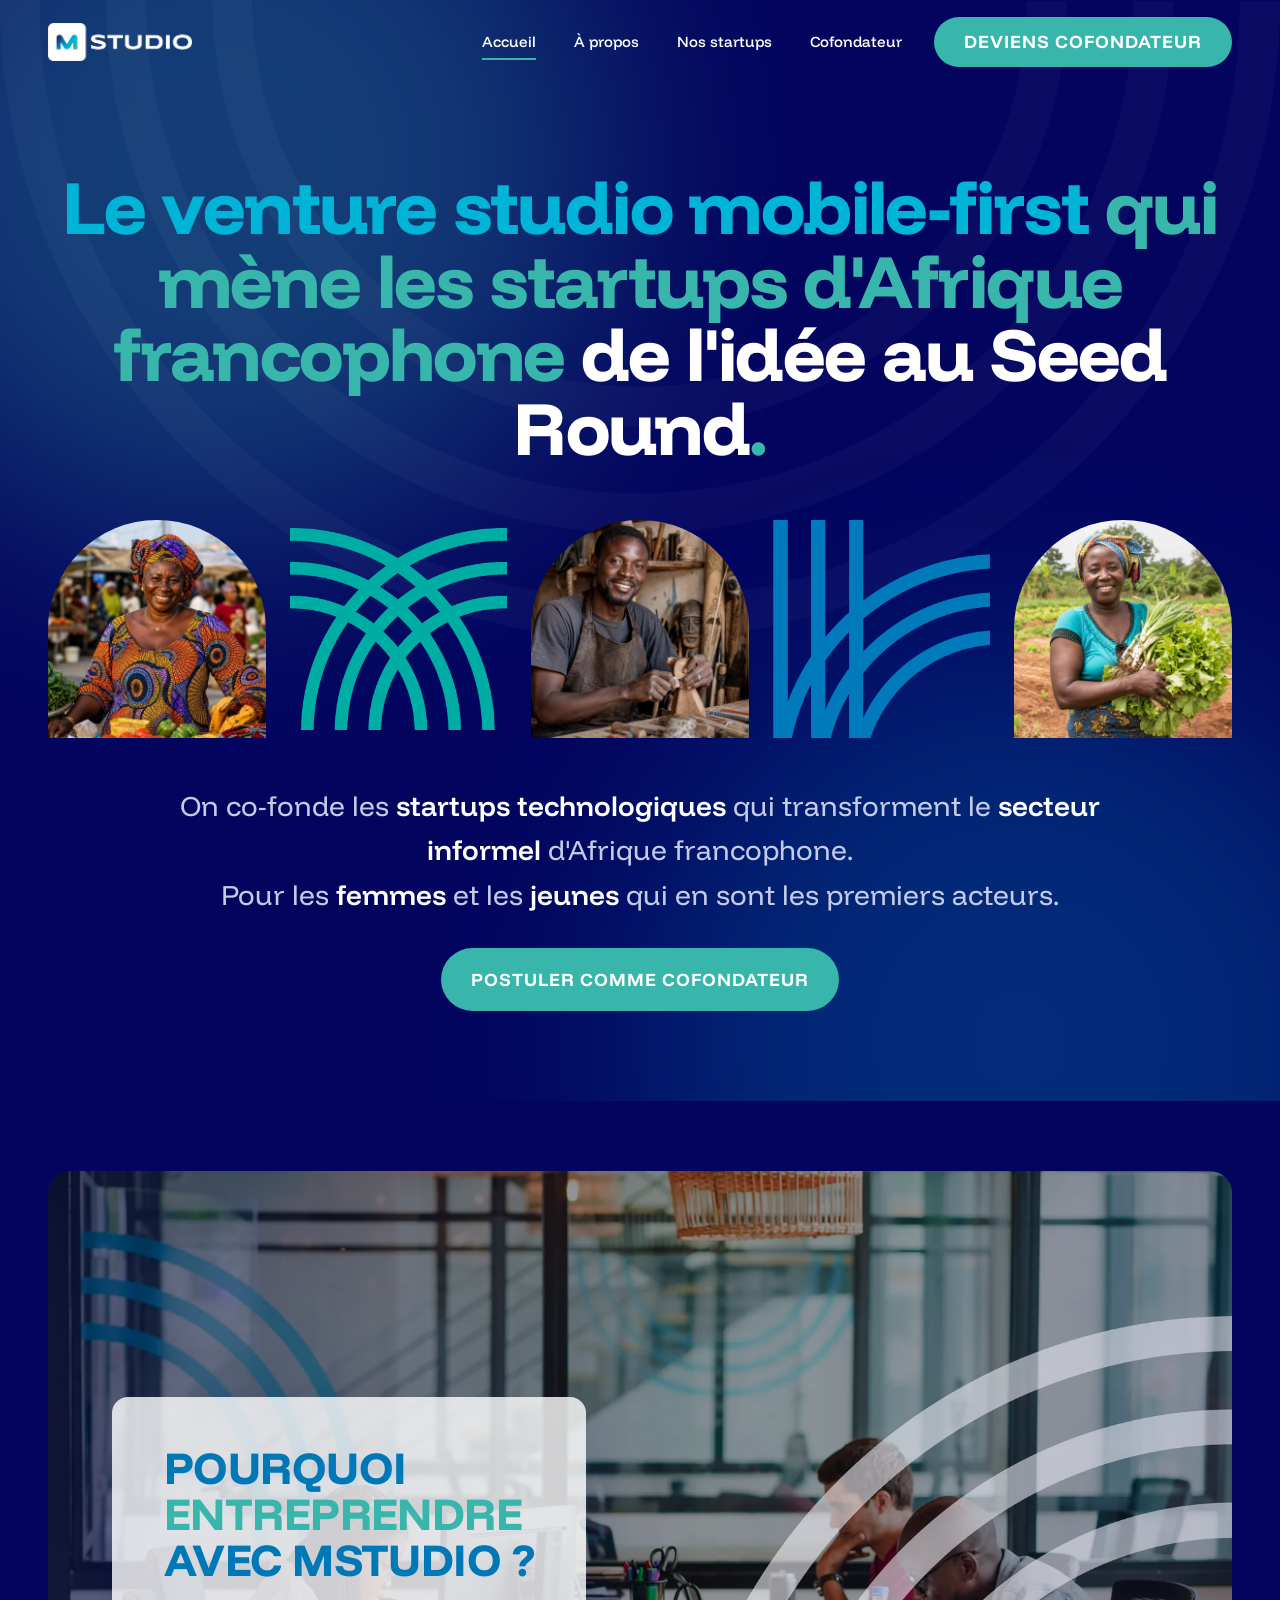
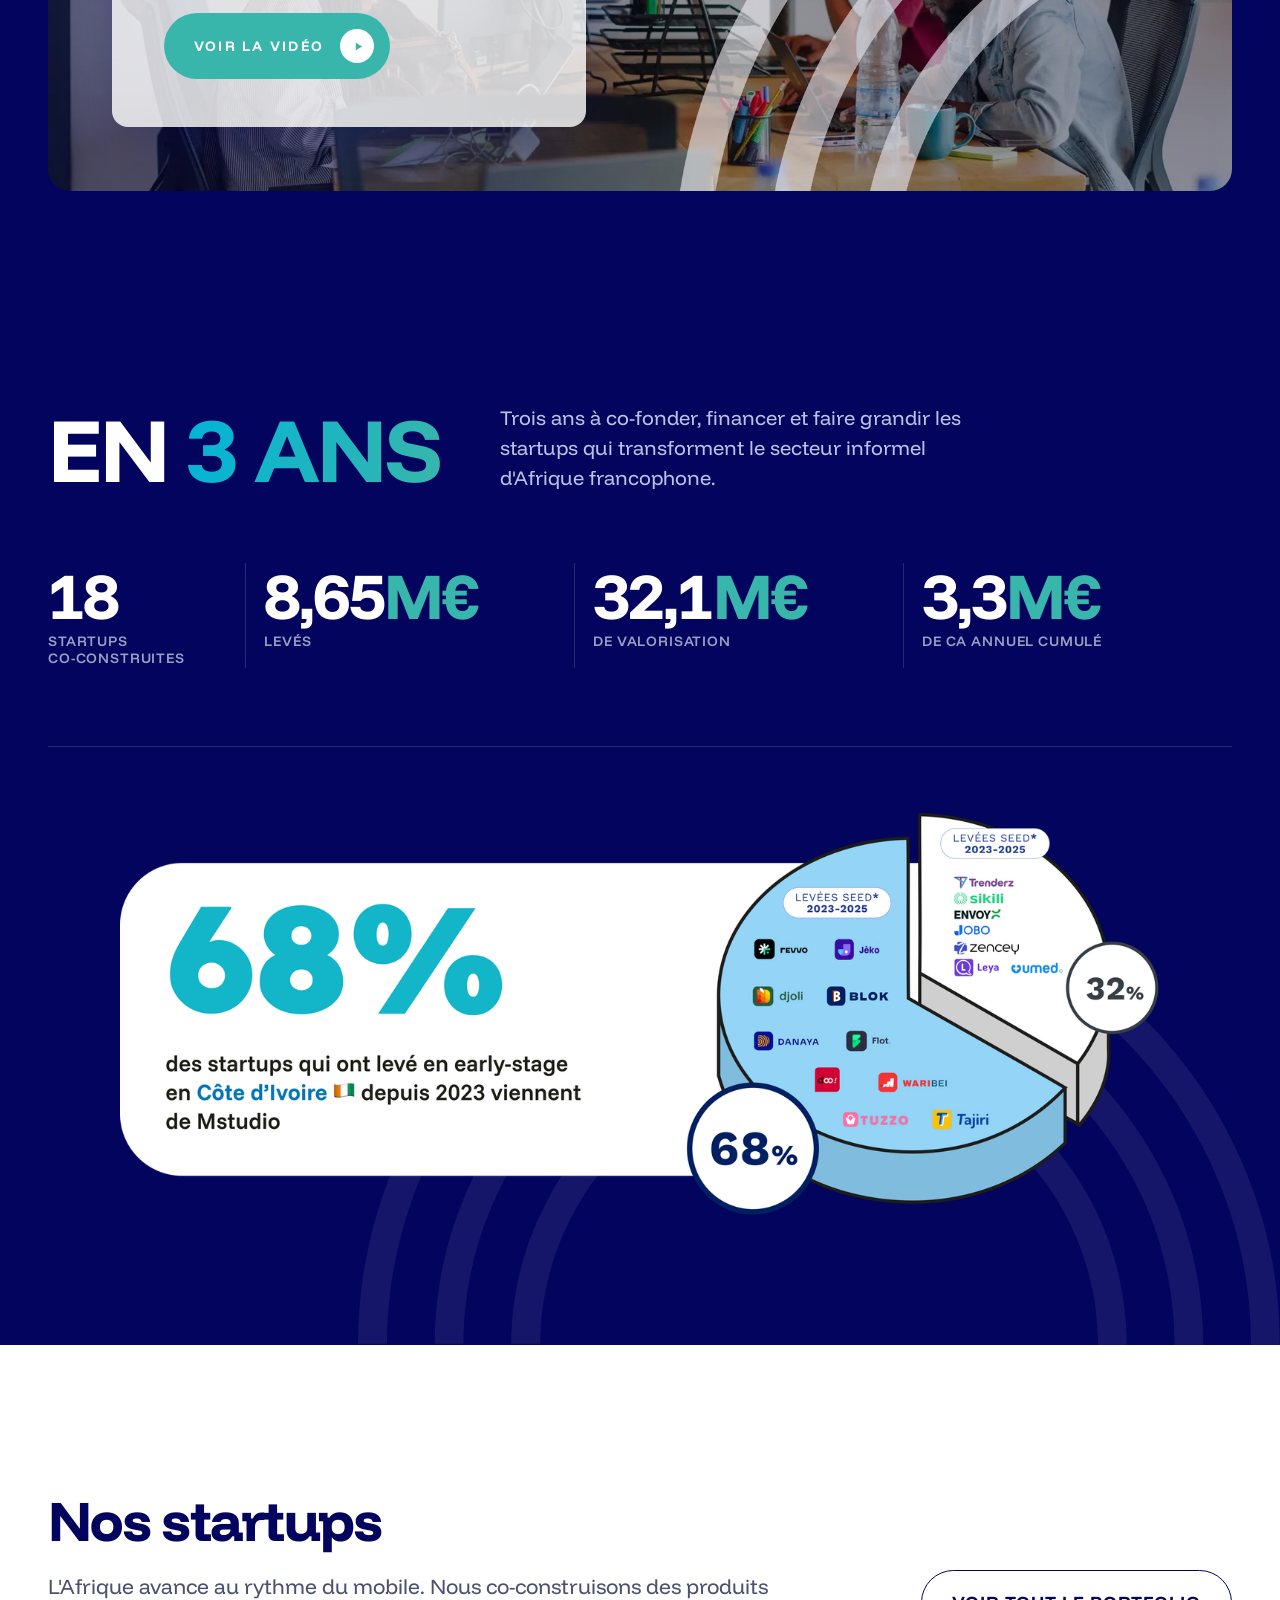
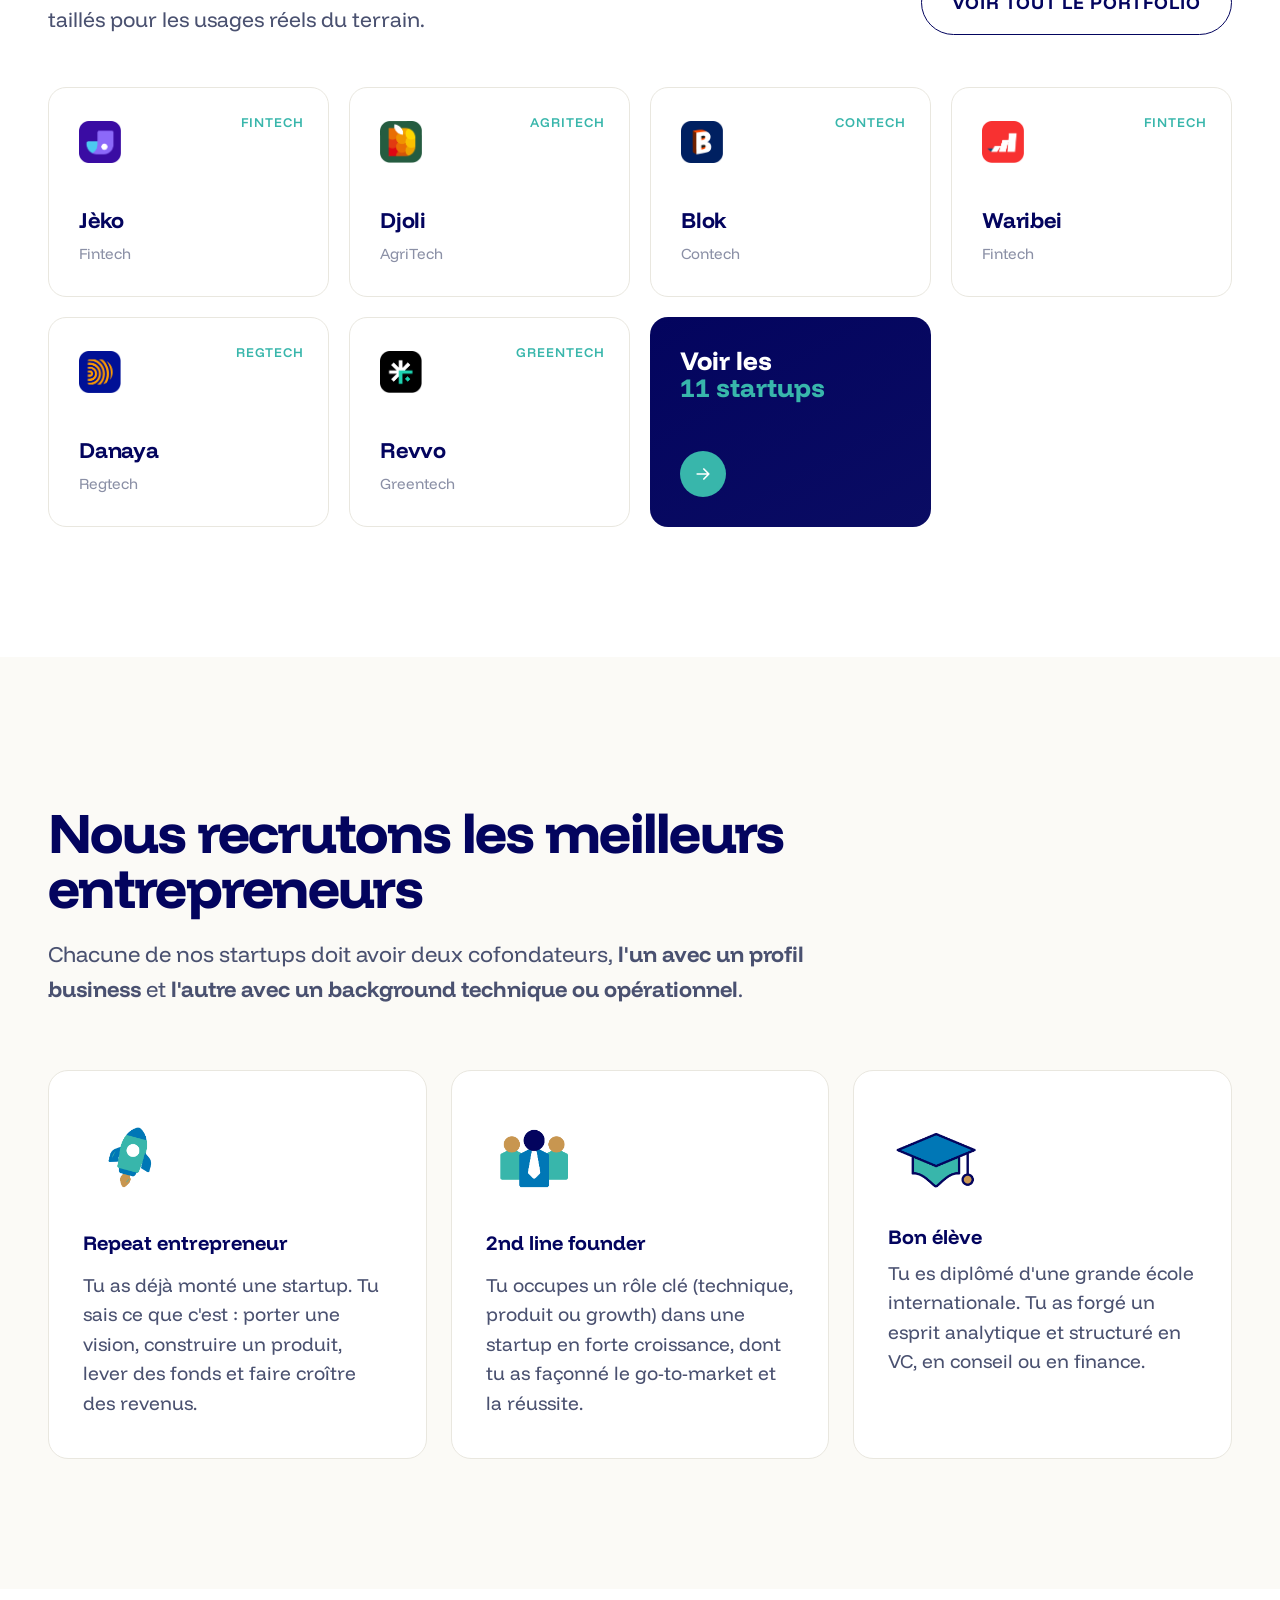
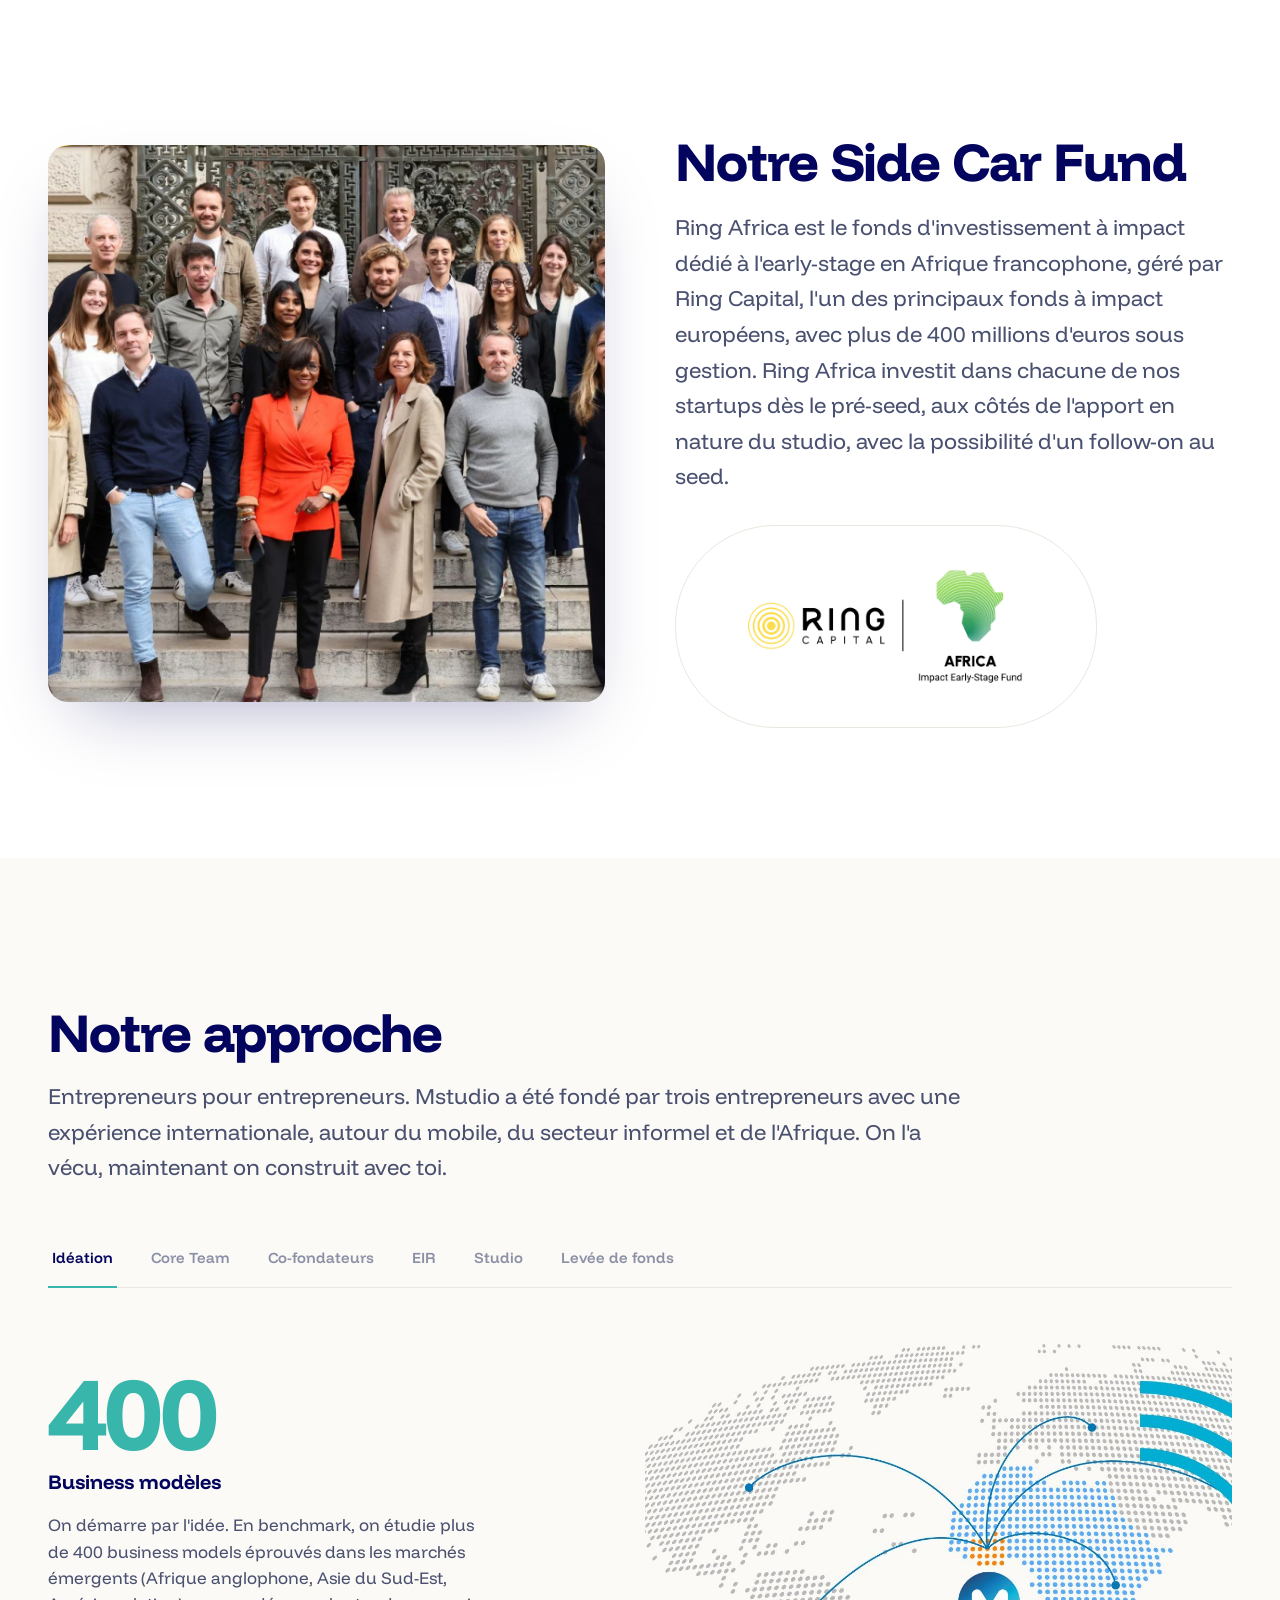
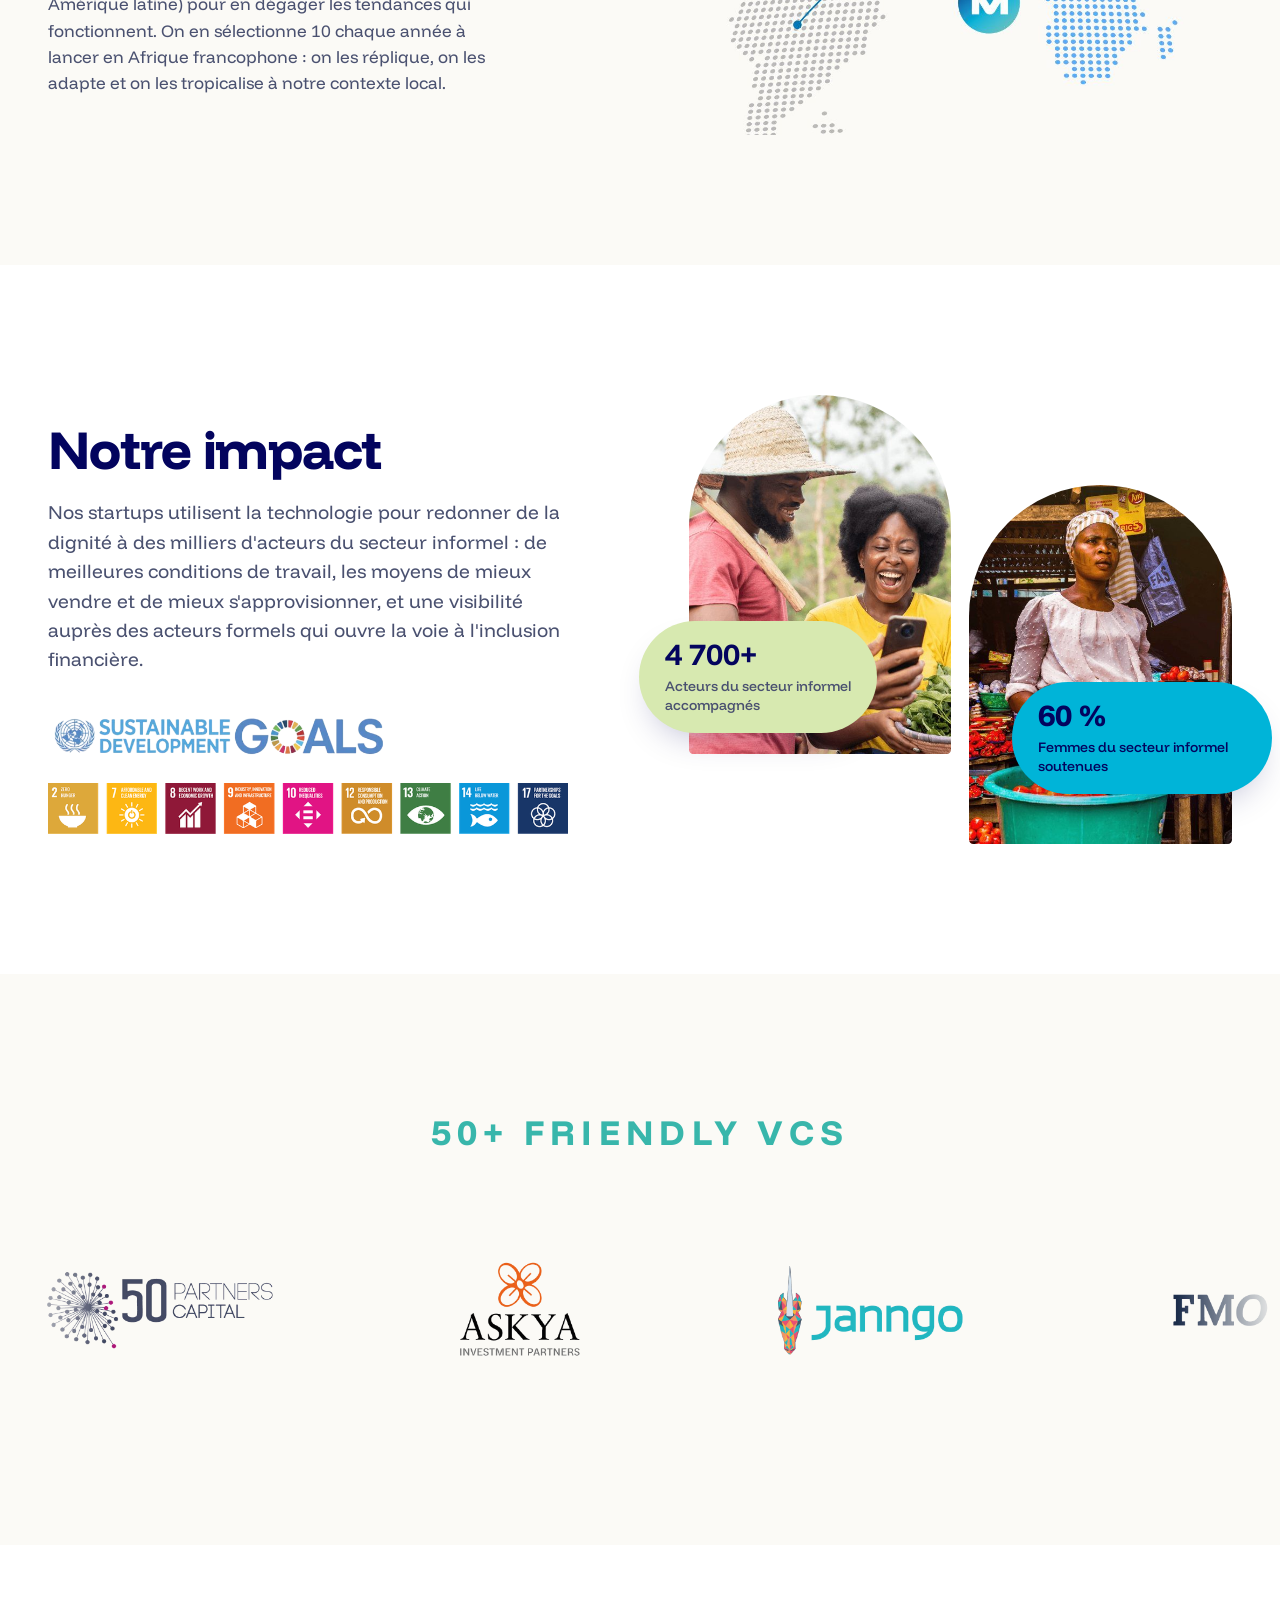
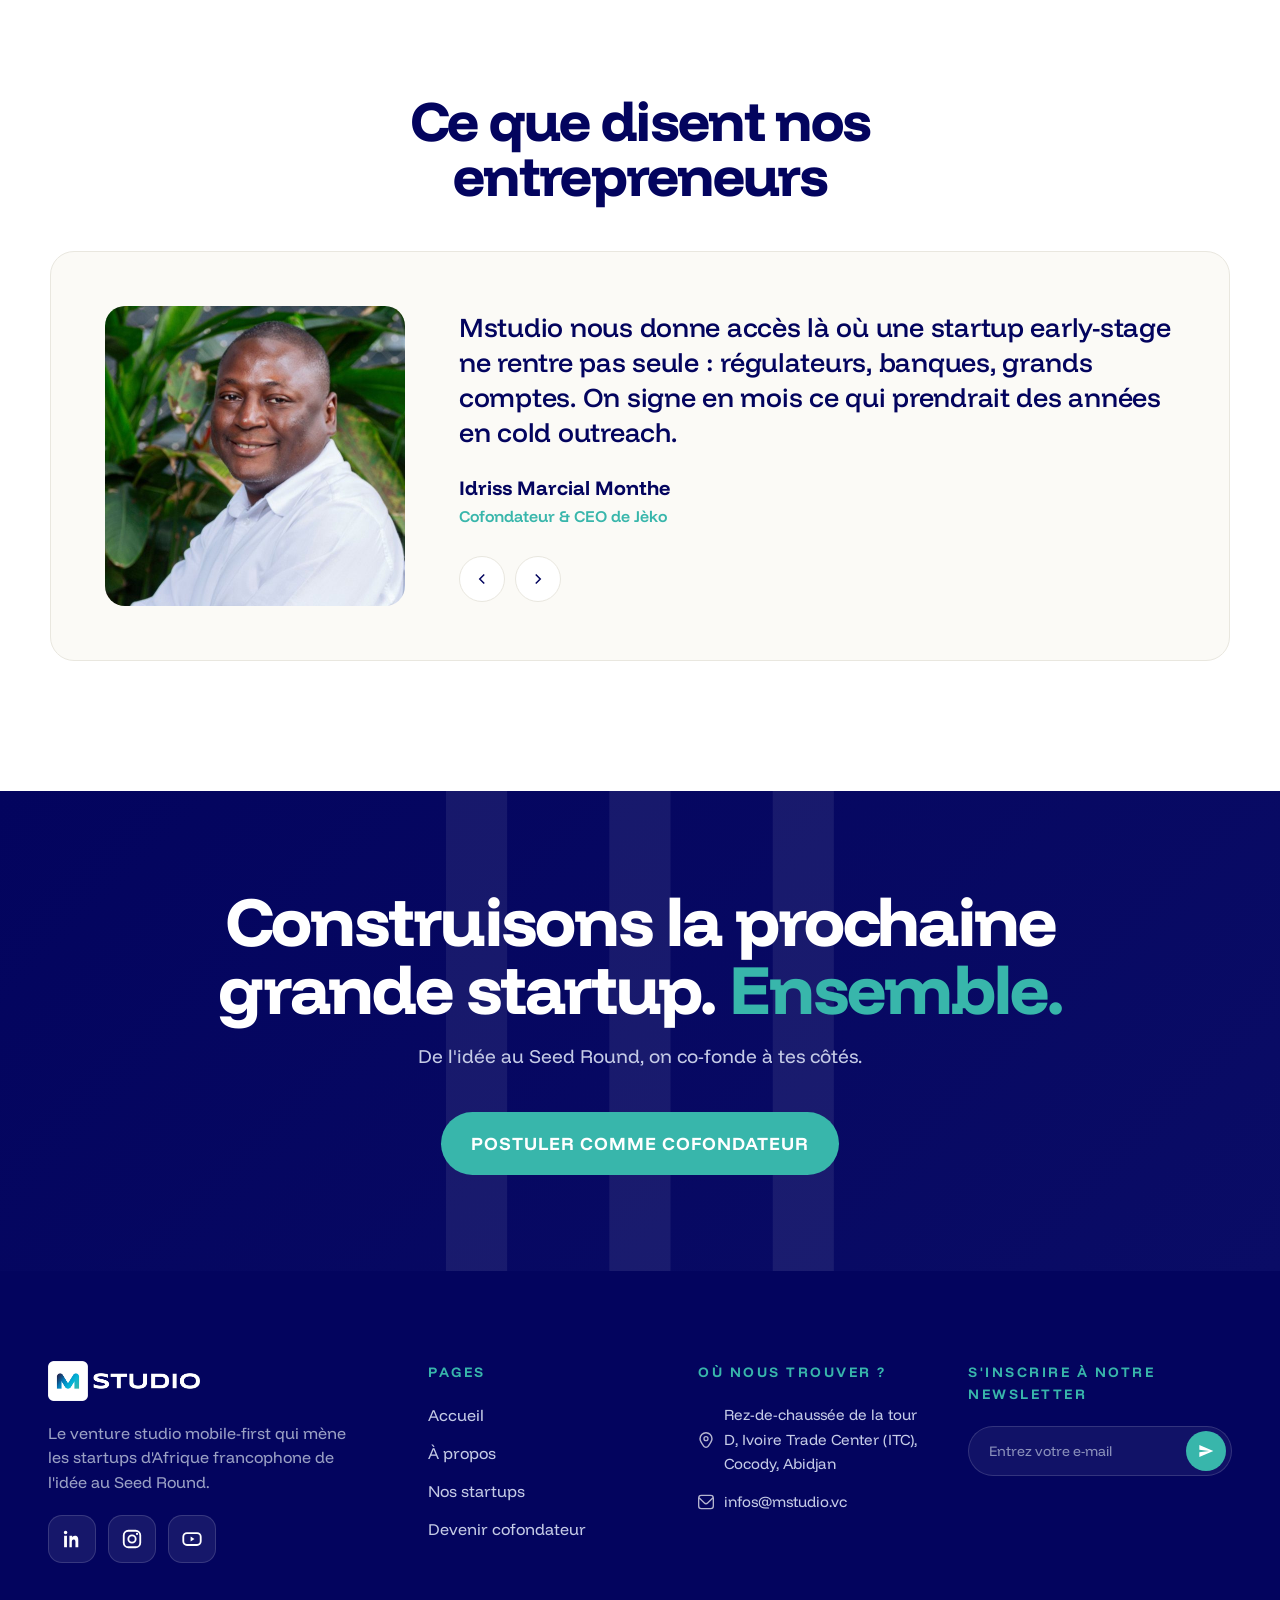
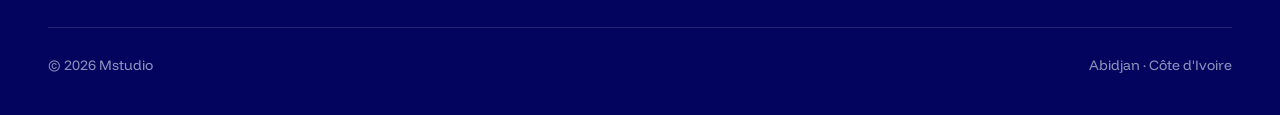
==== commit 9e345887: "SEO (meta/OG/sitemap/robots vers mstudio.vc) + compression images 54->13Mo (WebP) + retrait Barapay" ====
--- a/index.html
+++ b/index.html
@@ -8,6 +8,25 @@
 <link rel="icon" type="image/png" sizes="32x32" href="assets/favicon-32.png">
 <link rel="icon" type="image/png" sizes="256x256" href="assets/favicon.png">
 <link rel="apple-touch-icon" href="assets/apple-touch-icon.png">
+<!-- SEO -->
+<meta name="description" content="Mstudio est le venture studio mobile-first d'Afrique francophone. Nous co-fondons des startups depuis Abidjan, de l'idée au Seed Round.">
+<meta name="robots" content="index,follow">
+<meta name="theme-color" content="#03045E">
+<link rel="canonical" href="https://www.mstudio.vc/">
+<meta property="og:type" content="website">
+<meta property="og:site_name" content="Mstudio">
+<meta property="og:locale" content="fr_FR">
+<meta property="og:title" content="Mstudio · Venture studio mobile-first d'Afrique francophone">
+<meta property="og:description" content="Mstudio est le venture studio mobile-first d'Afrique francophone. Nous co-fondons des startups depuis Abidjan, de l'idée au Seed Round.">
+<meta property="og:url" content="https://www.mstudio.vc/">
+<meta property="og:image" content="https://www.mstudio.vc/assets/og-cover.png">
+<meta property="og:image:width" content="1200">
+<meta property="og:image:height" content="630">
+<meta name="twitter:card" content="summary_large_image">
+<meta name="twitter:title" content="Mstudio · Venture studio mobile-first d'Afrique francophone">
+<meta name="twitter:description" content="Mstudio est le venture studio mobile-first d'Afrique francophone. Nous co-fondons des startups depuis Abidjan, de l'idée au Seed Round.">
+<meta name="twitter:image" content="https://www.mstudio.vc/assets/og-cover.png">
+<!-- /SEO -->
 </head>
 <body>
 
@@ -111,7 +130,6 @@
       <a class="pf-card reveal d3" href="startup.html?id=waribei"><span class="tag">Fintech</span><div class="pf-logo"><img src="assets/startup-waribei.png" alt="Waribei"></div><div class="nm">Waribei</div><div class="sec">Fintech</div></a>
       <a class="pf-card reveal" href="startup.html?id=danaya"><span class="tag">Regtech</span><div class="pf-logo"><img src="assets/startup-danaya.png" alt="Danaya"></div><div class="nm">Danaya</div><div class="sec">Regtech</div></a>
       <a class="pf-card reveal d1" href="startup.html?id=revvo"><span class="tag">Greentech</span><div class="pf-logo"><img src="assets/startup-revvo.png" alt="Revvo"></div><div class="nm">Revvo</div><div class="sec">Greentech</div></a>
-      <a class="pf-card reveal d2" href="startup.html?id=barapay"><span class="tag">Fintech</span><div class="pf-logo"><img src="assets/startup-barapay-icon.png" alt="Barapay" style="width: 42px"></div><div class="nm">Barapay</div><div class="sec">Fintech</div></a>
       <a class="pf-cta reveal d3" href="startups.html">
         <div class="big">Voir les<br><span>11 startups</span></div>
         <span class="arr-c"><svg viewBox="0 0 24 24" fill="none"><path d="M5 12h14M13 6l6 6-6 6" stroke-width="2" stroke-linecap="round" stroke-linejoin="round"/></svg></span>
--- a/v2.css
+++ b/v2.css
@@ -320,7 +320,7 @@
 
 /* WHY card */
 .why{padding:70px 0;background:var(--space);}
-.why-card{position:relative;overflow:hidden;border-radius:22px;min-height:620px;background:url('assets/why-bg.png') center/cover no-repeat;display:flex;align-items:flex-end;padding:64px;}
+.why-card{position:relative;overflow:hidden;border-radius:22px;min-height:620px;background:url('assets/why-bg.webp') center/cover no-repeat;display:flex;align-items:flex-end;padding:64px;}
 .why-card::after{content:"";position:absolute;inset:0;background:linear-gradient(90deg,rgba(3,4,94,.35),rgba(3,4,94,.05) 55%,rgba(3,4,94,.15));}
 .why-arcs{position:absolute;z-index:1;pointer-events:none;}
 .why-arcs.teal{top:34%;left:54%;width:340px;height:340px;transform:translate(-50%,-50%);opacity:.9;}
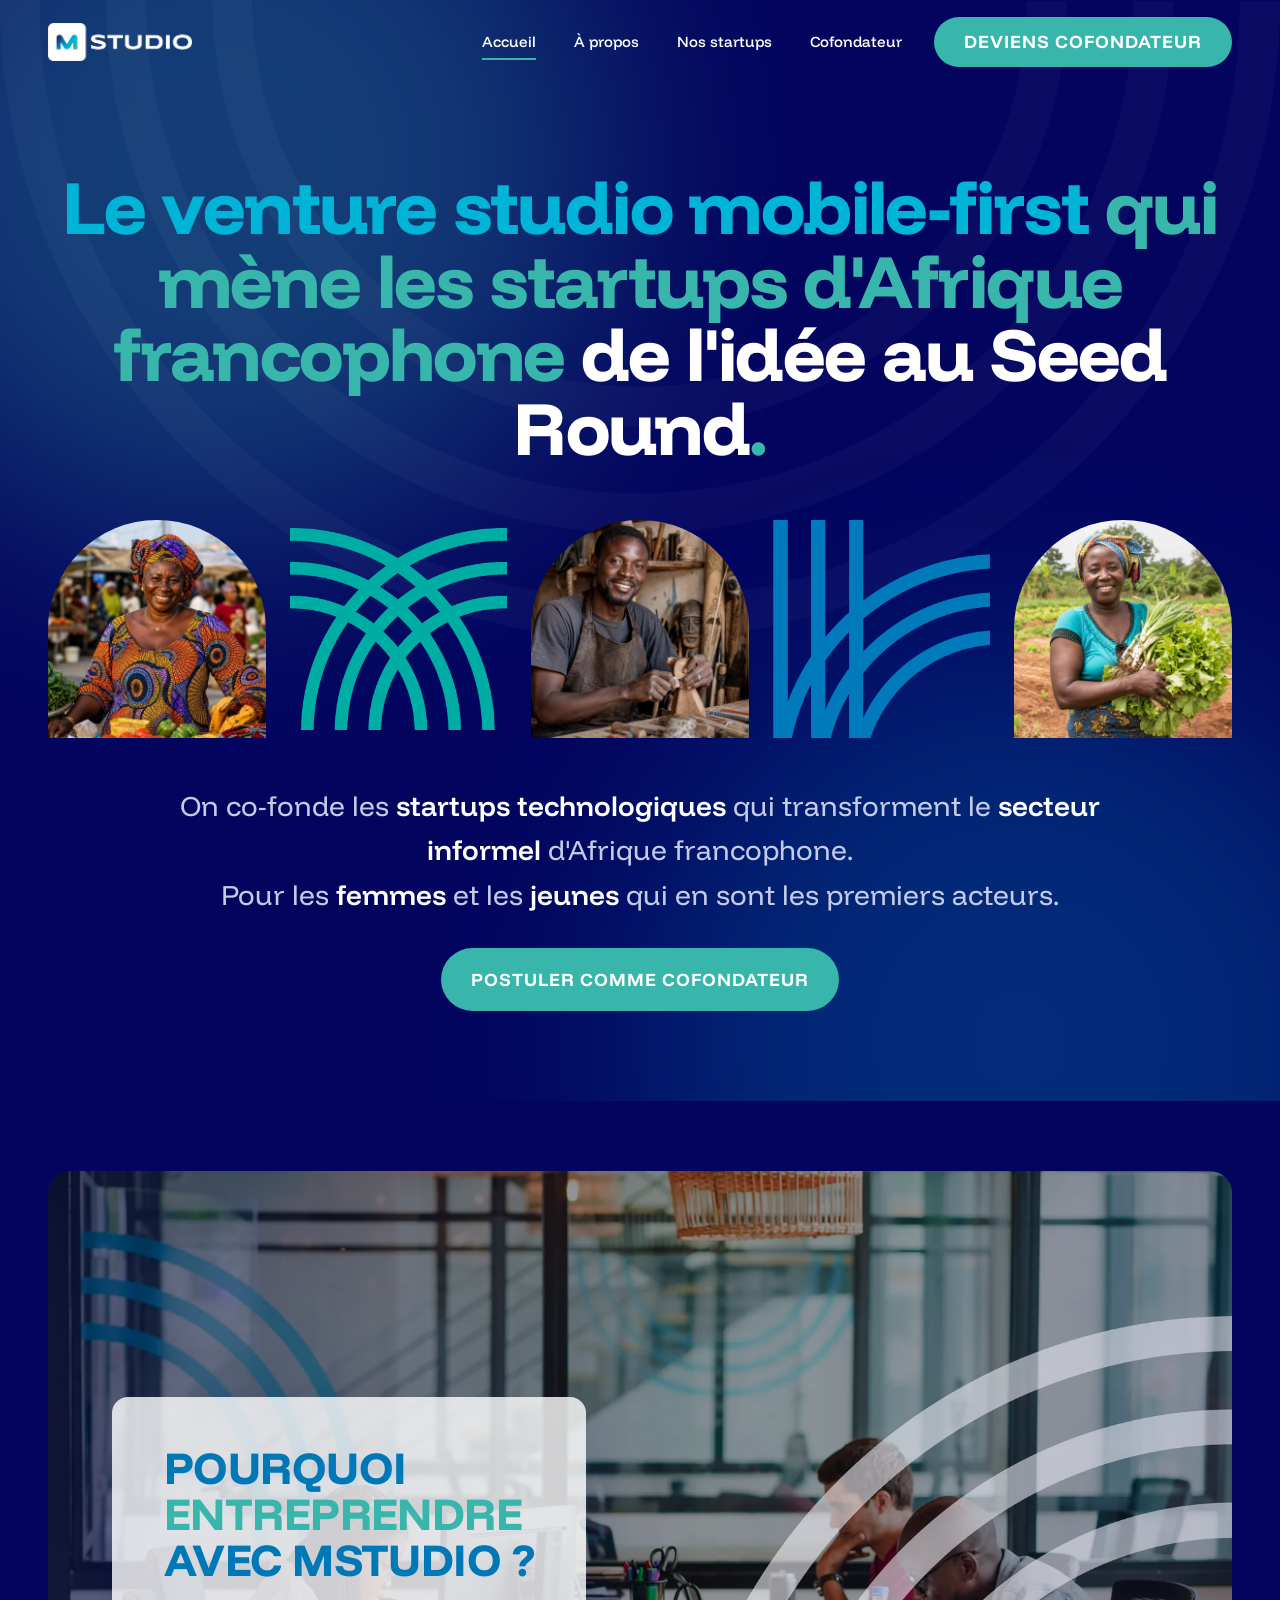
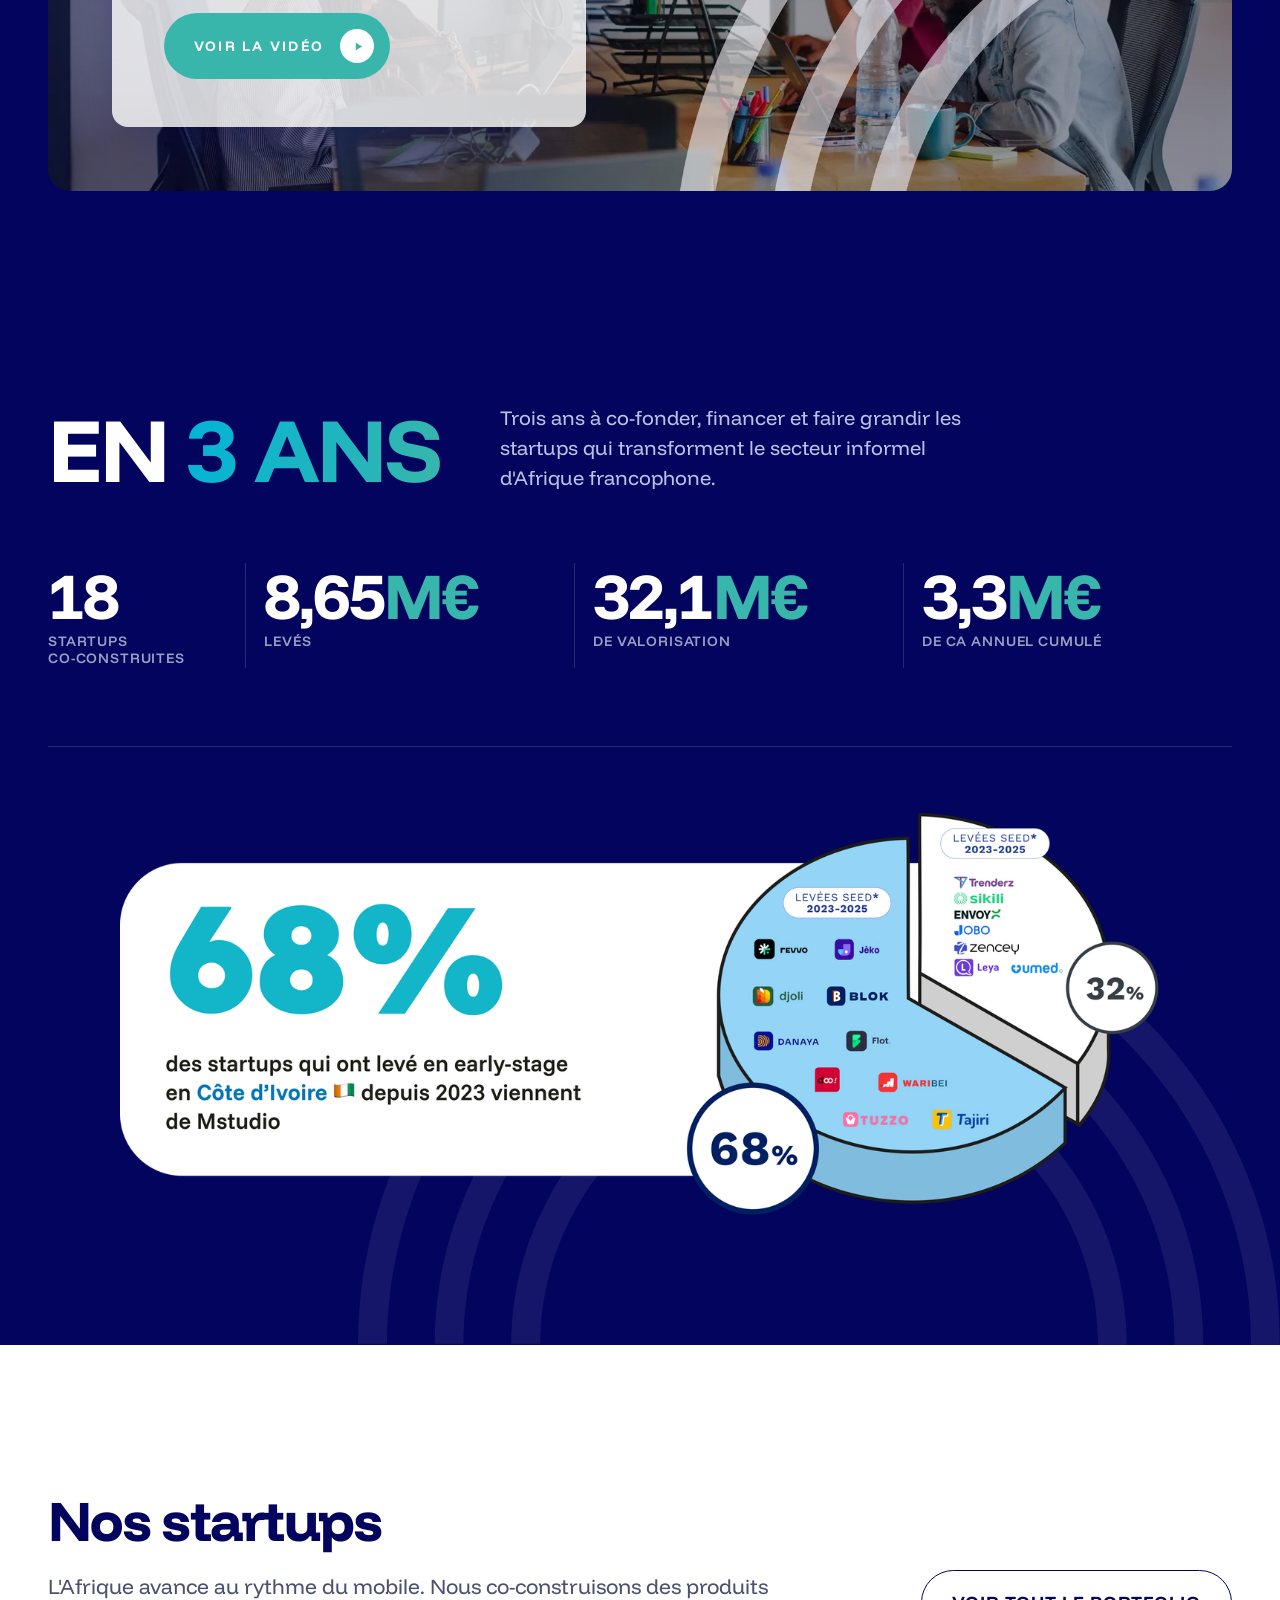
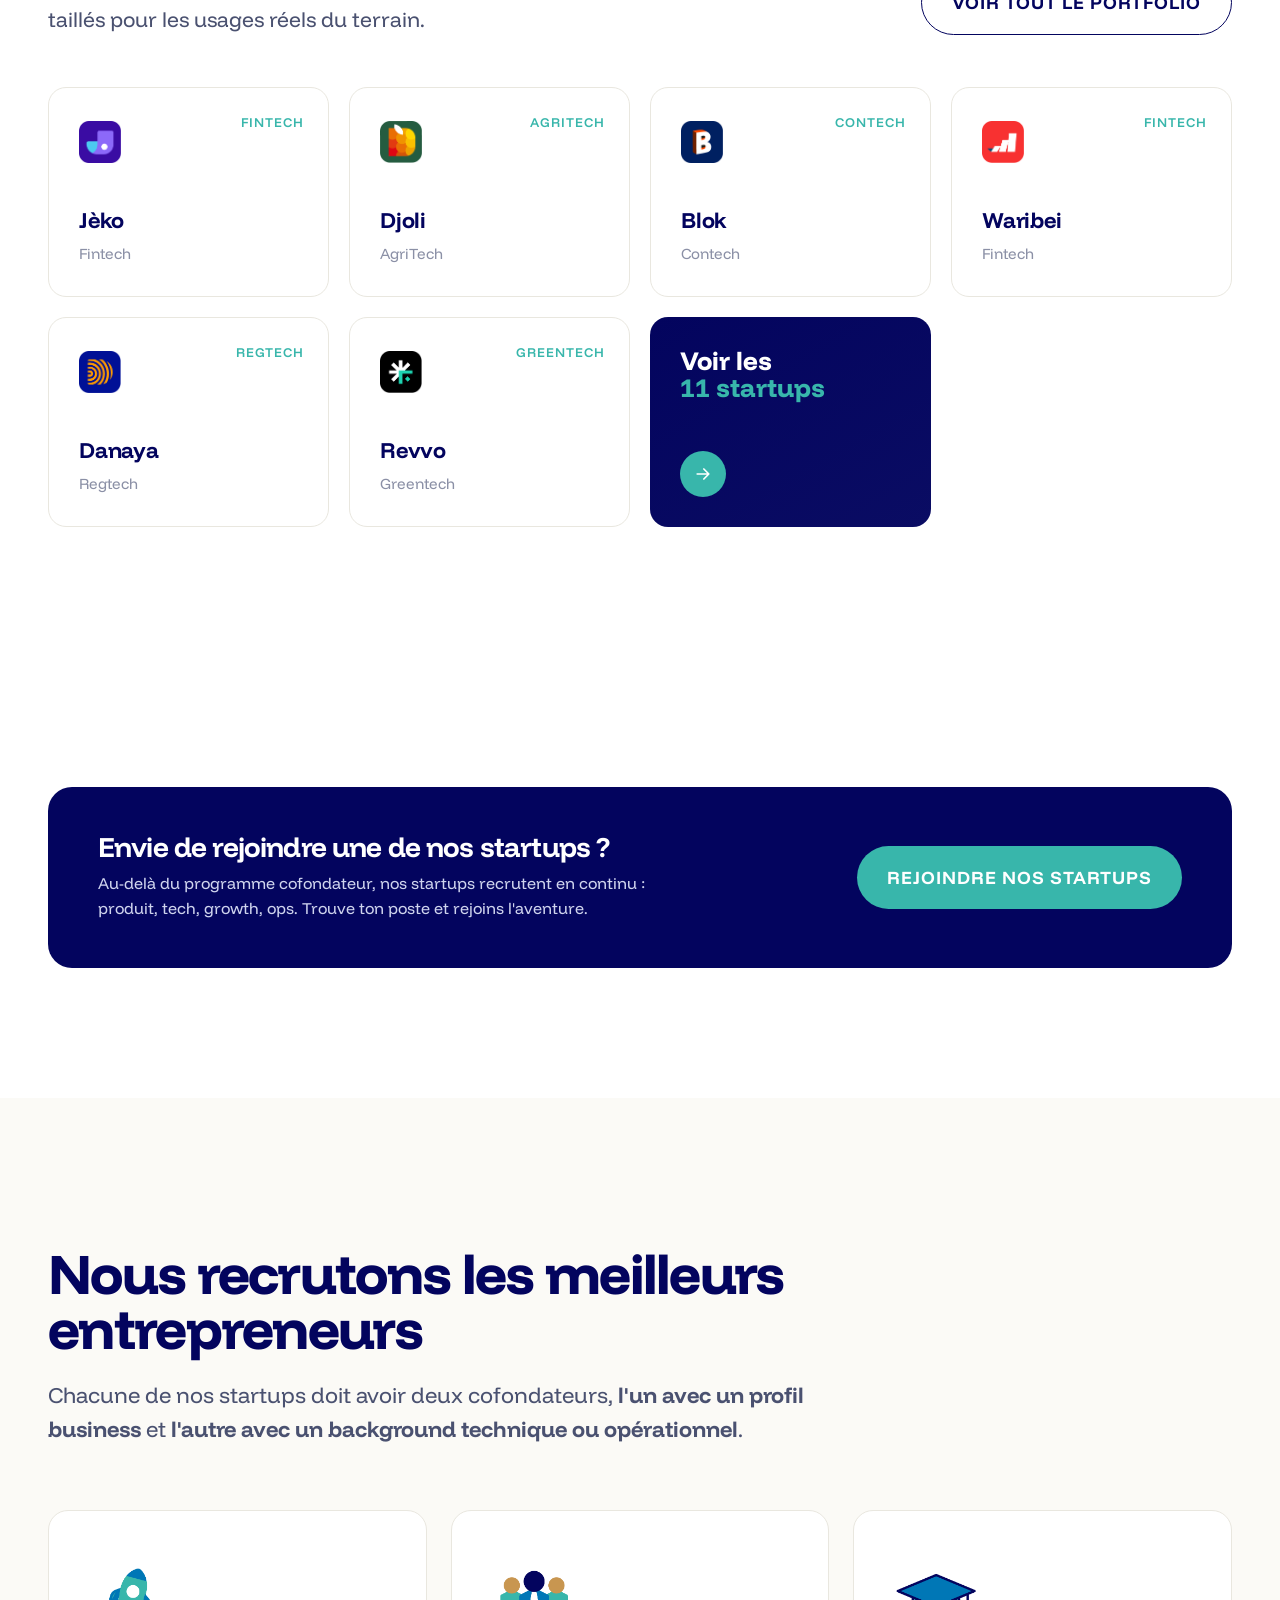
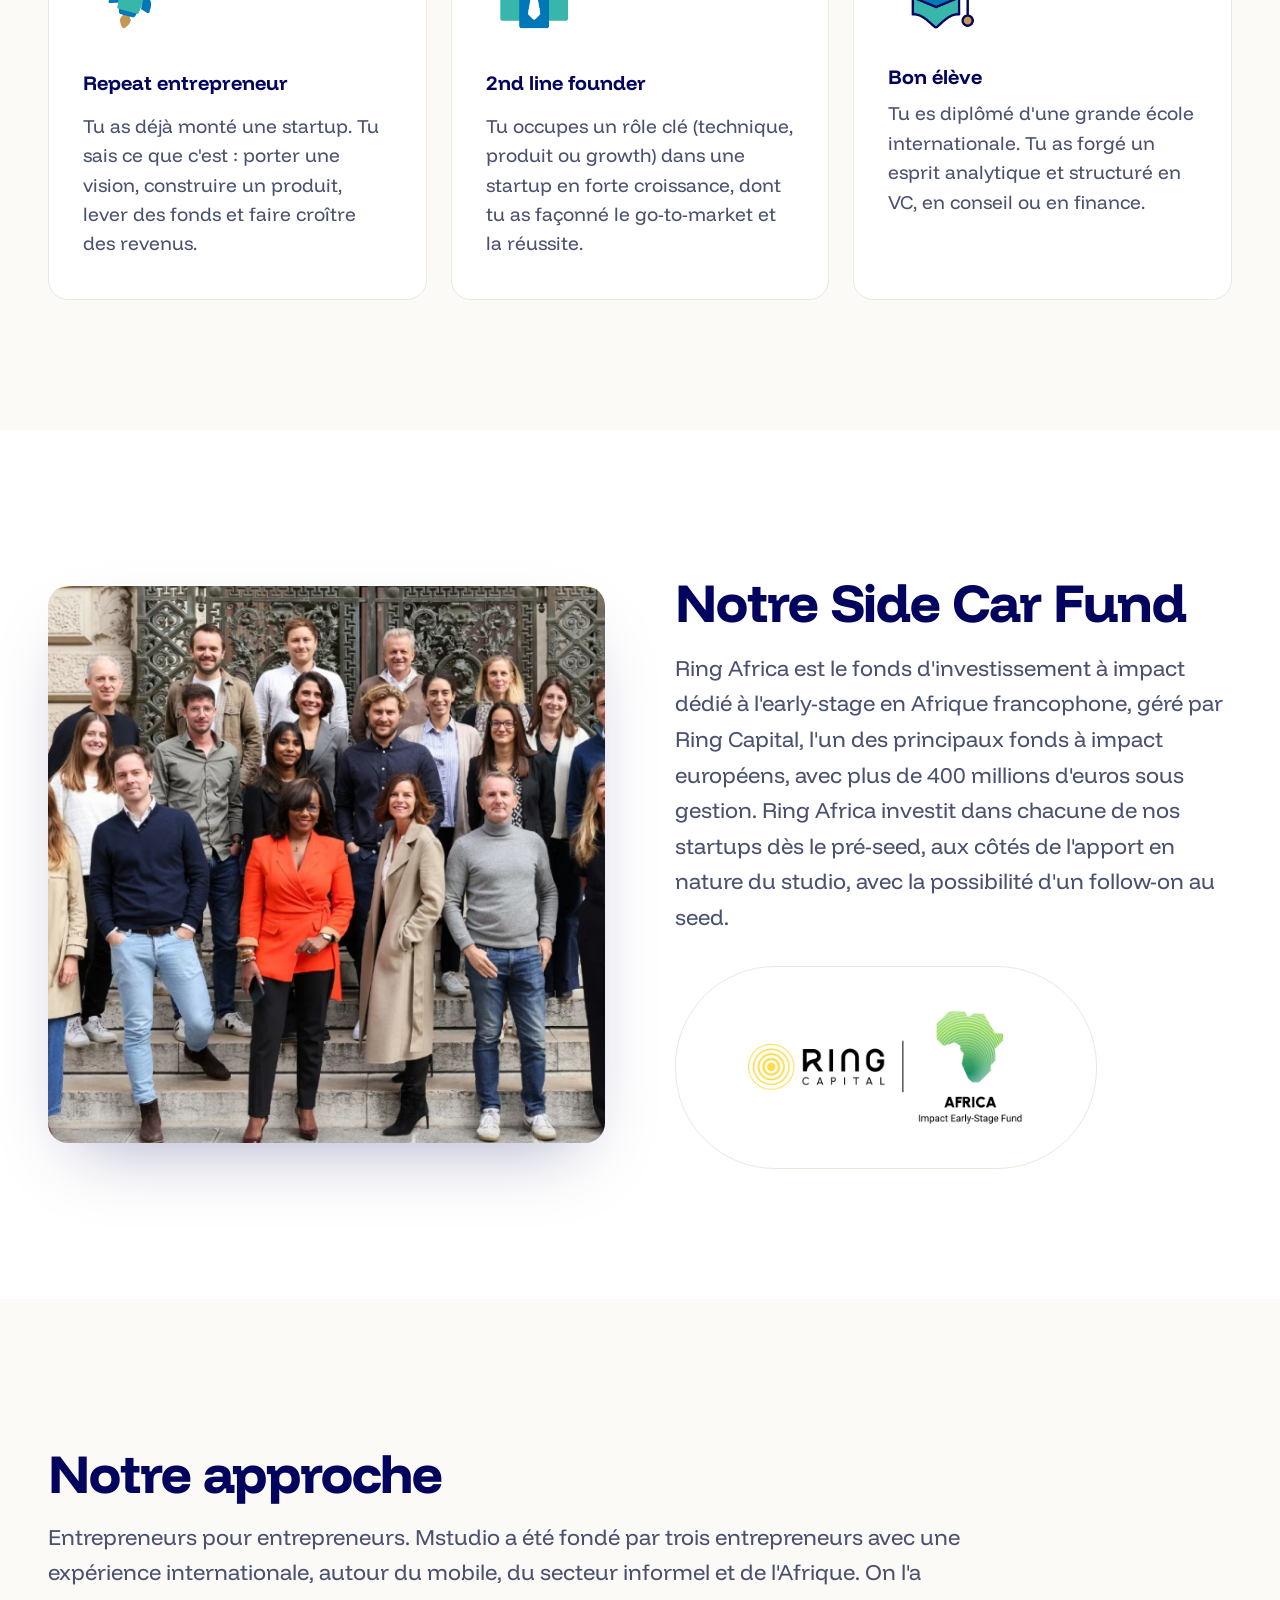
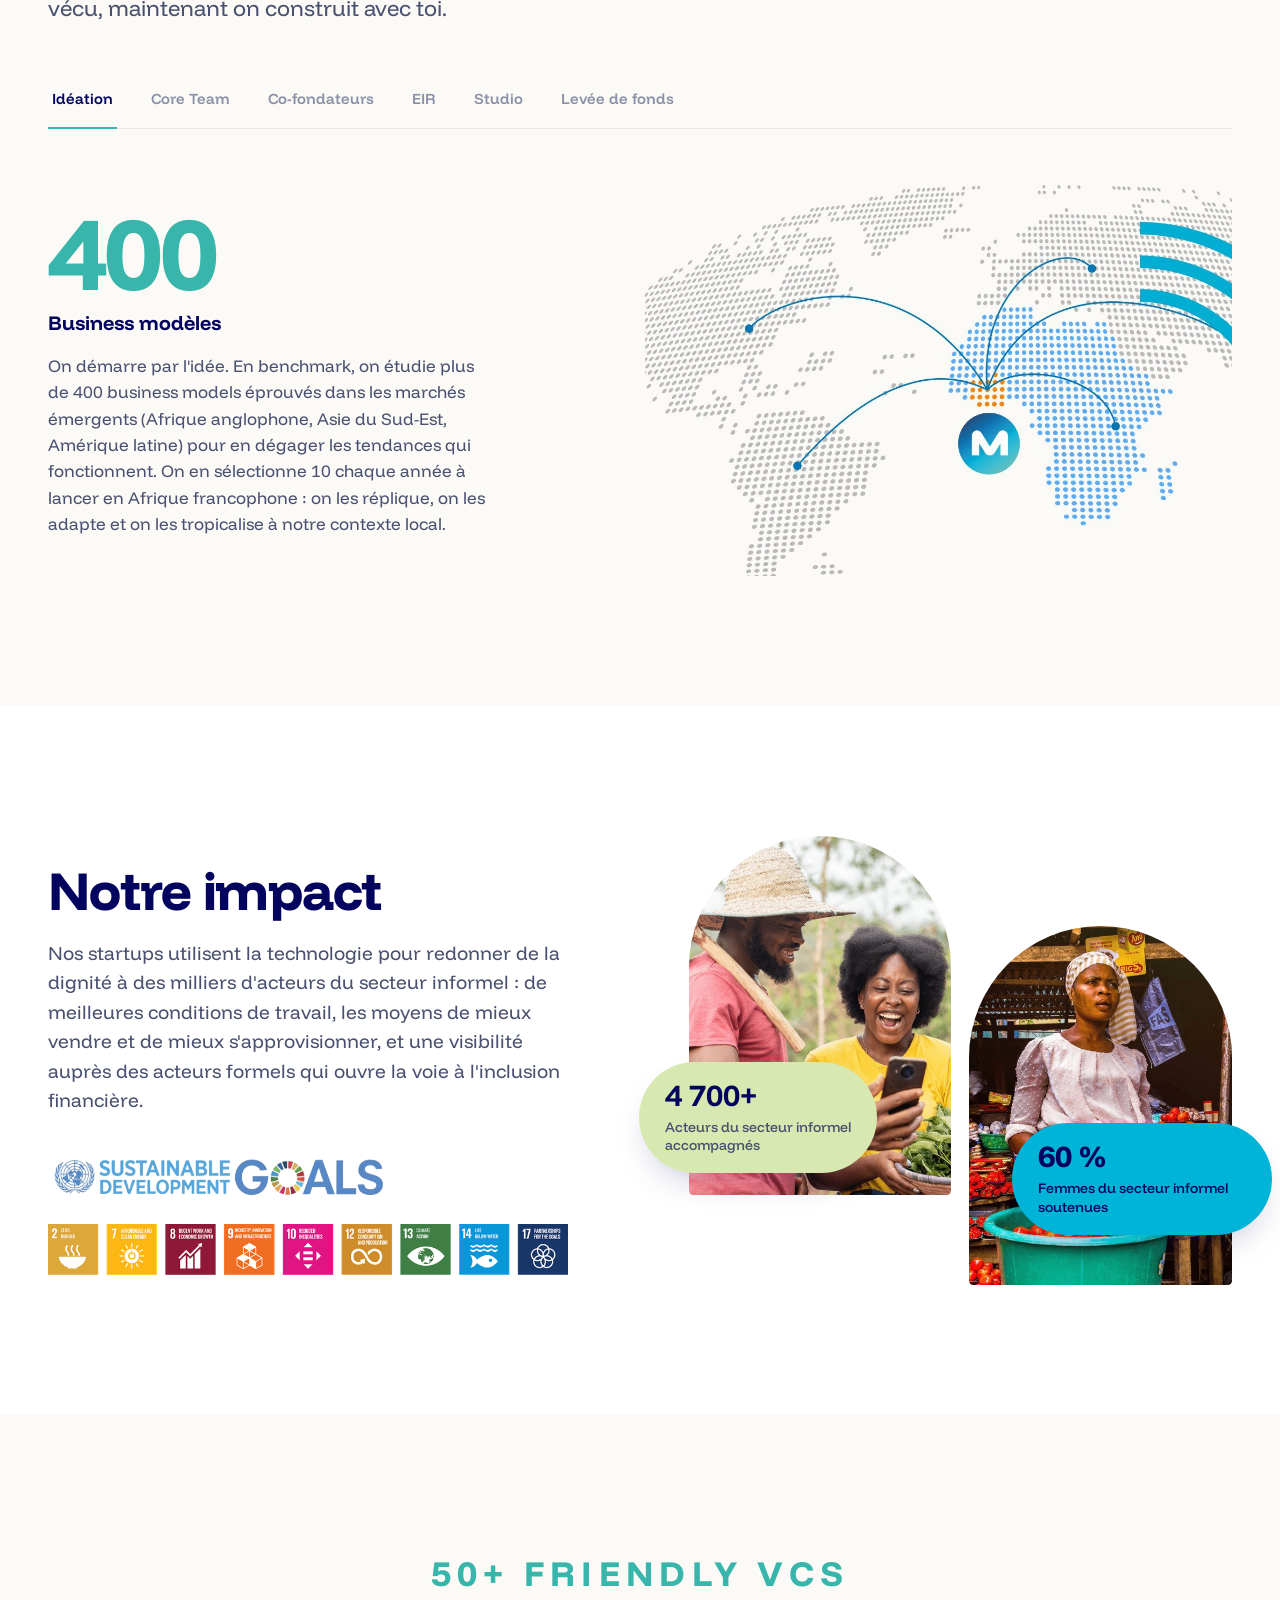
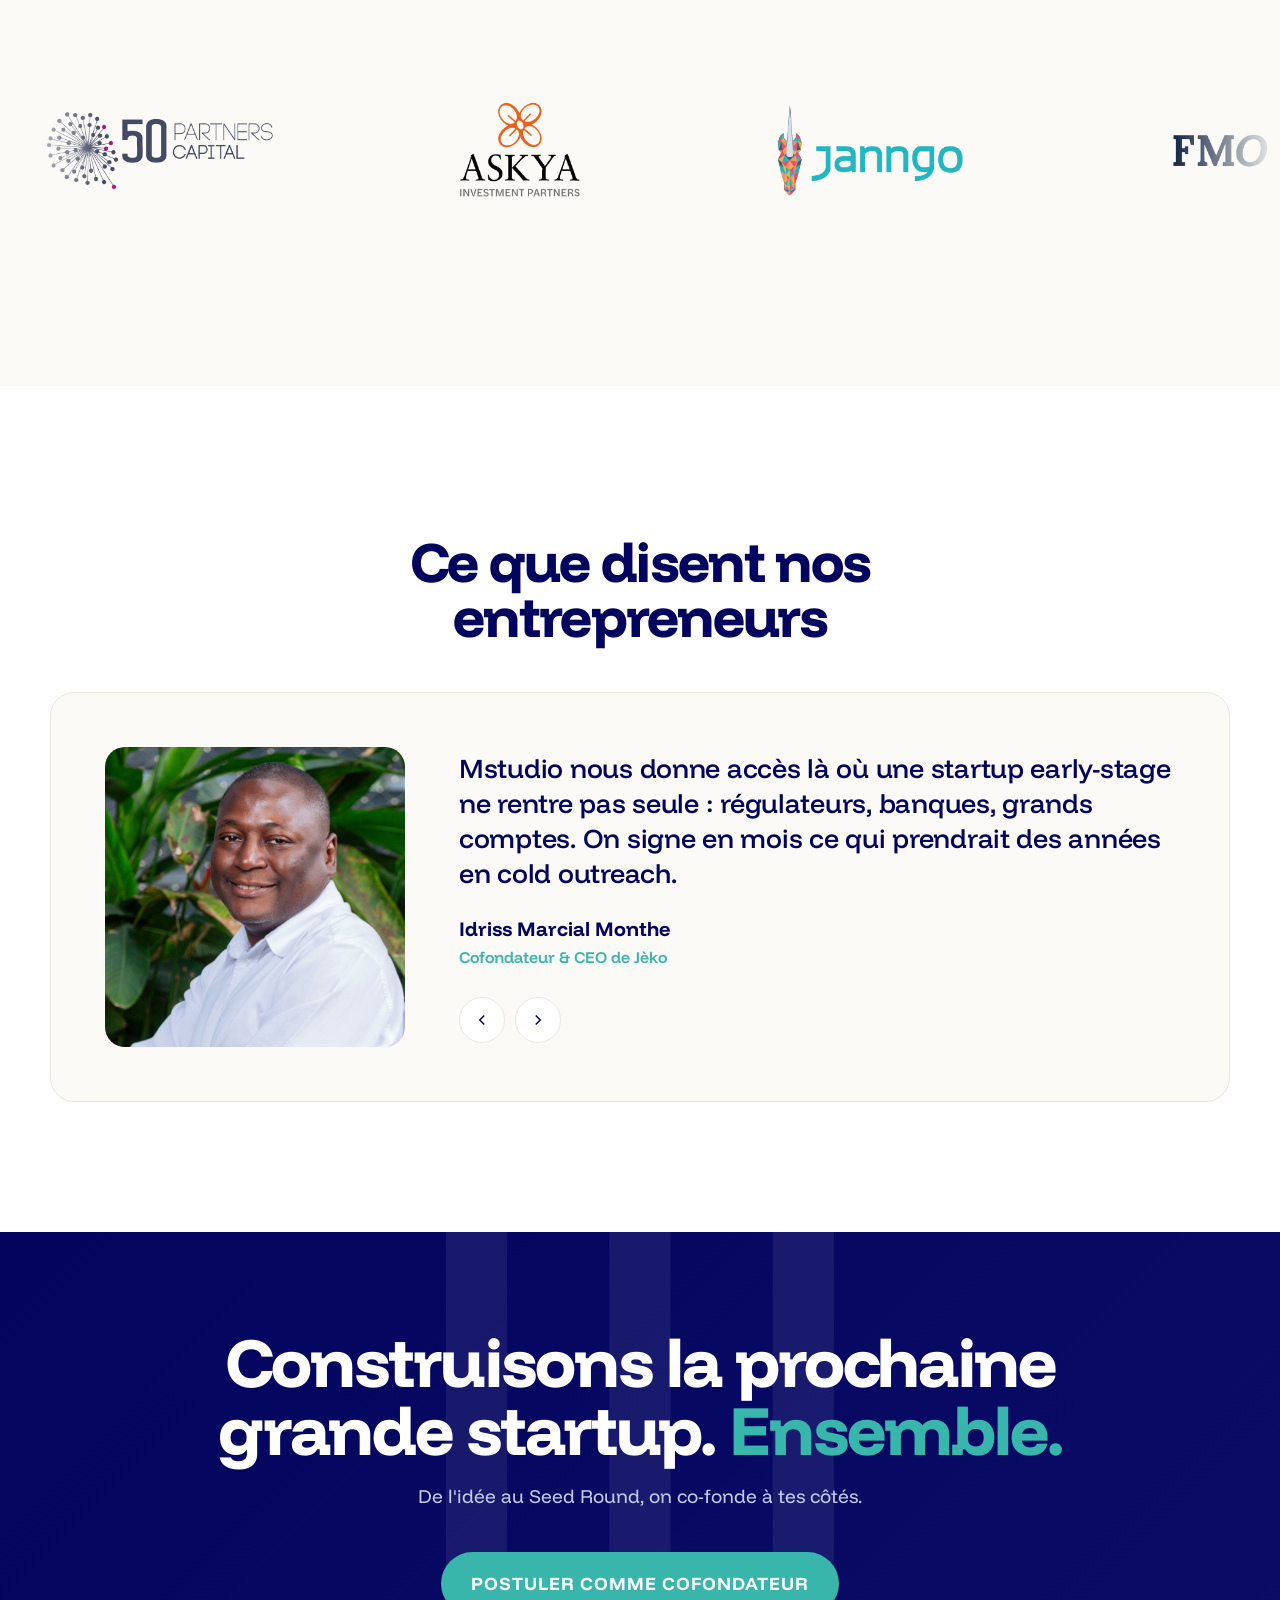
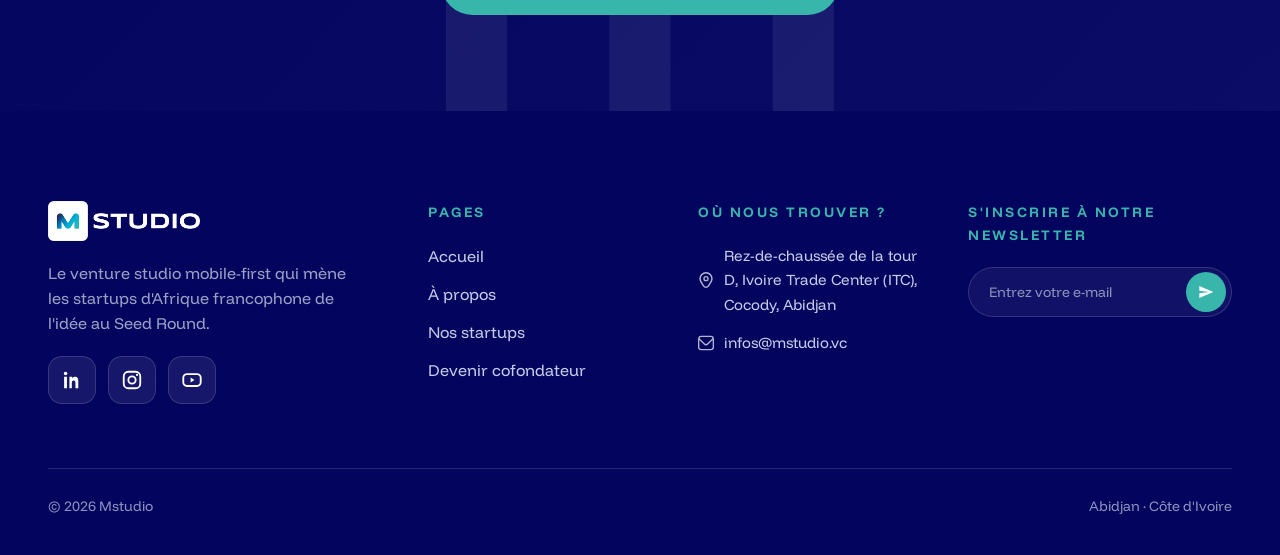
==== commit 17d6a8e4: "Maquette porte talent: bande 'Rejoindre nos startups' (home + page startups) -> Recruitee" ====
--- a/index.html
+++ b/index.html
@@ -138,6 +138,19 @@
   </div>
 </section>
 
+<!-- ===== REJOINDRE (porte talent) ===== -->
+<section class="section">
+  <div class="wrap">
+    <div class="join-band reveal">
+      <div>
+        <h3 class="disp">Envie de rejoindre une de nos startups ?</h3>
+        <p>Au-delà du programme cofondateur, nos startups recrutent en continu : produit, tech, growth, ops. Trouve ton poste et rejoins l'aventure.</p>
+      </div>
+      <a href="https://mstudio.recruitee.com" target="_blank" rel="noopener" class="btn btn-accent">Rejoindre nos startups</a>
+    </div>
+  </div>
+</section>
+
 <!-- ===== RECRUTONS ===== -->
 <section class="section bone">
   <div class="wrap">
--- a/v2.css
+++ b/v2.css
@@ -473,3 +473,10 @@
   .btn{font-size:16px;padding:15px 24px;}
   .impact-figs{flex-wrap:wrap;}
 }
+
+/* Bande 'Rejoindre nos startups' (porte talent) */
+.join-band{display:flex;align-items:center;justify-content:space-between;gap:32px;background:var(--space);color:#fff;border-radius:24px;padding:46px 50px;position:relative;overflow:hidden;}
+.join-band h3{font-size:28px;font-weight:700;margin:0 0 10px;color:#fff;}
+.join-band p{margin:0;color:#cfd4ee;font-size:16px;line-height:1.6;max-width:64ch;}
+.join-band .btn{flex:none;}
+@media(max-width:820px){.join-band{flex-direction:column;align-items:flex-start;padding:34px 28px;}.join-band .btn{width:100%;max-width:340px;justify-content:center;}}
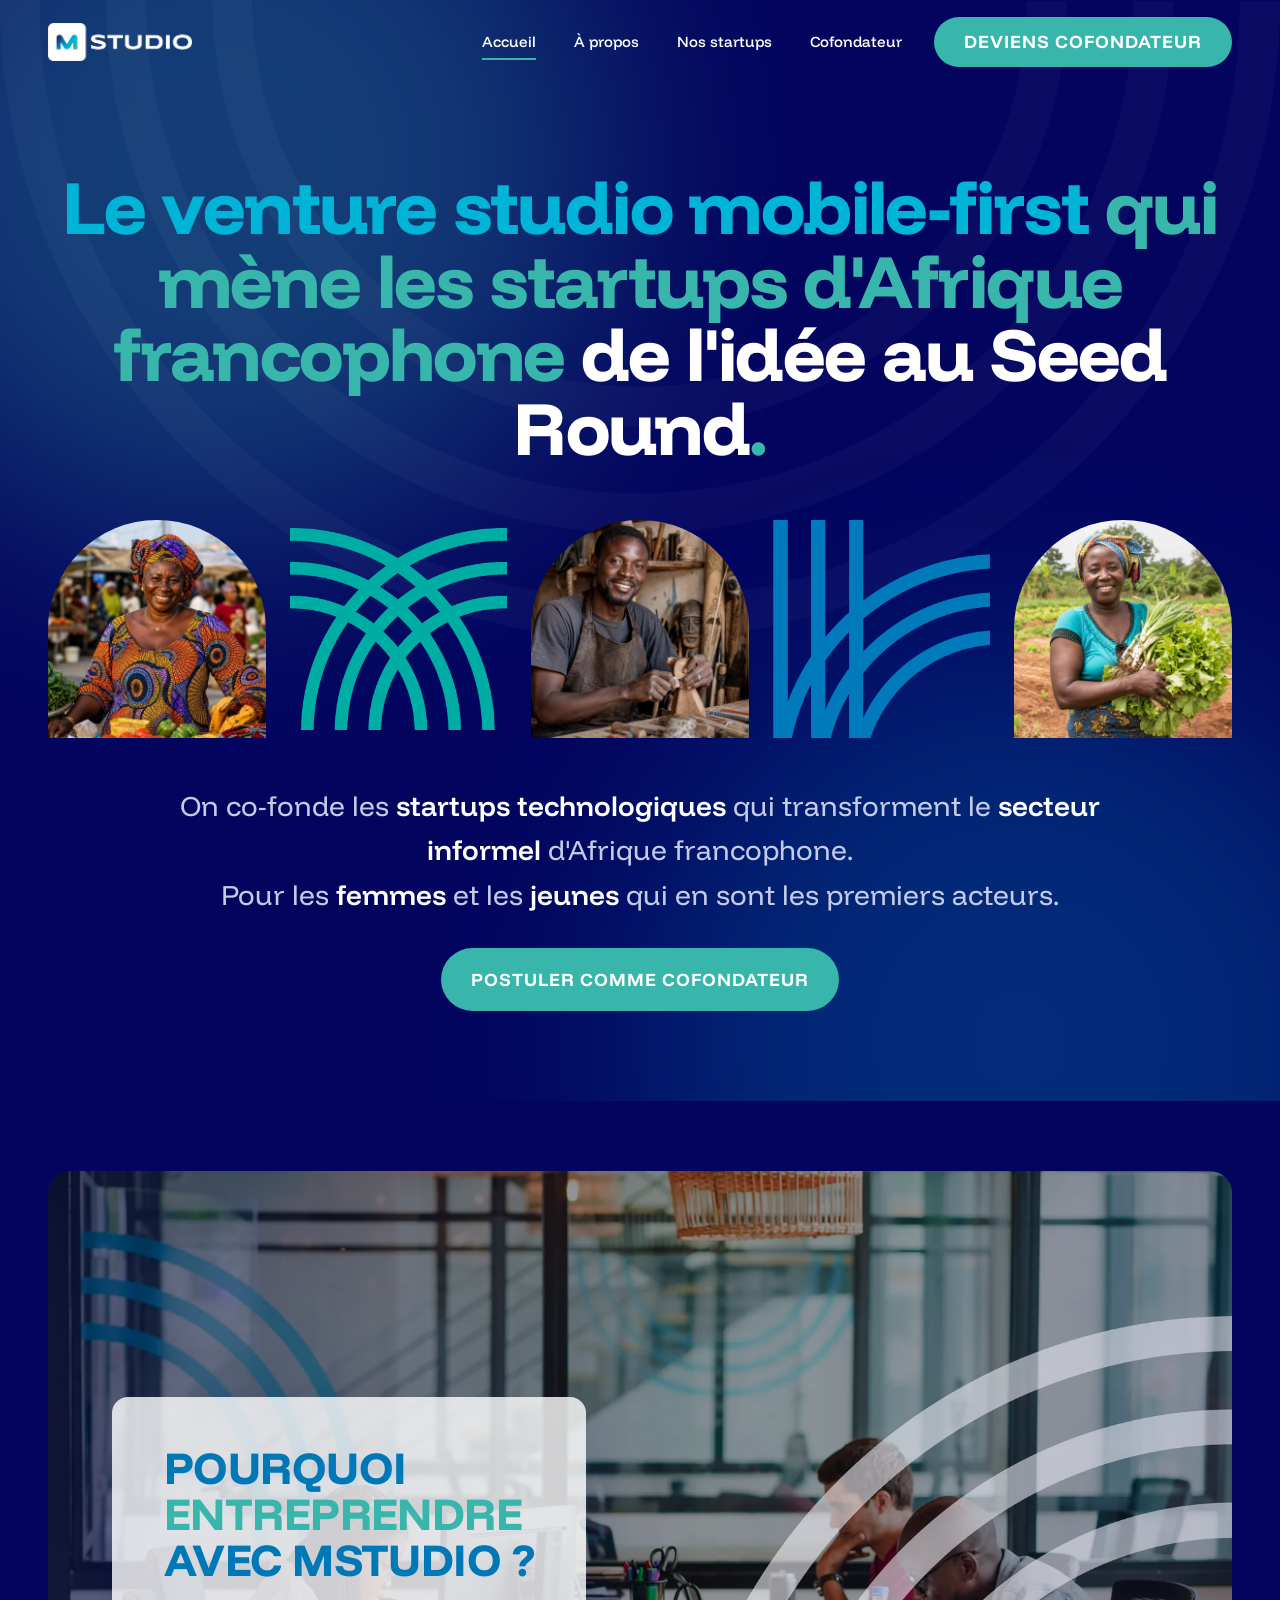
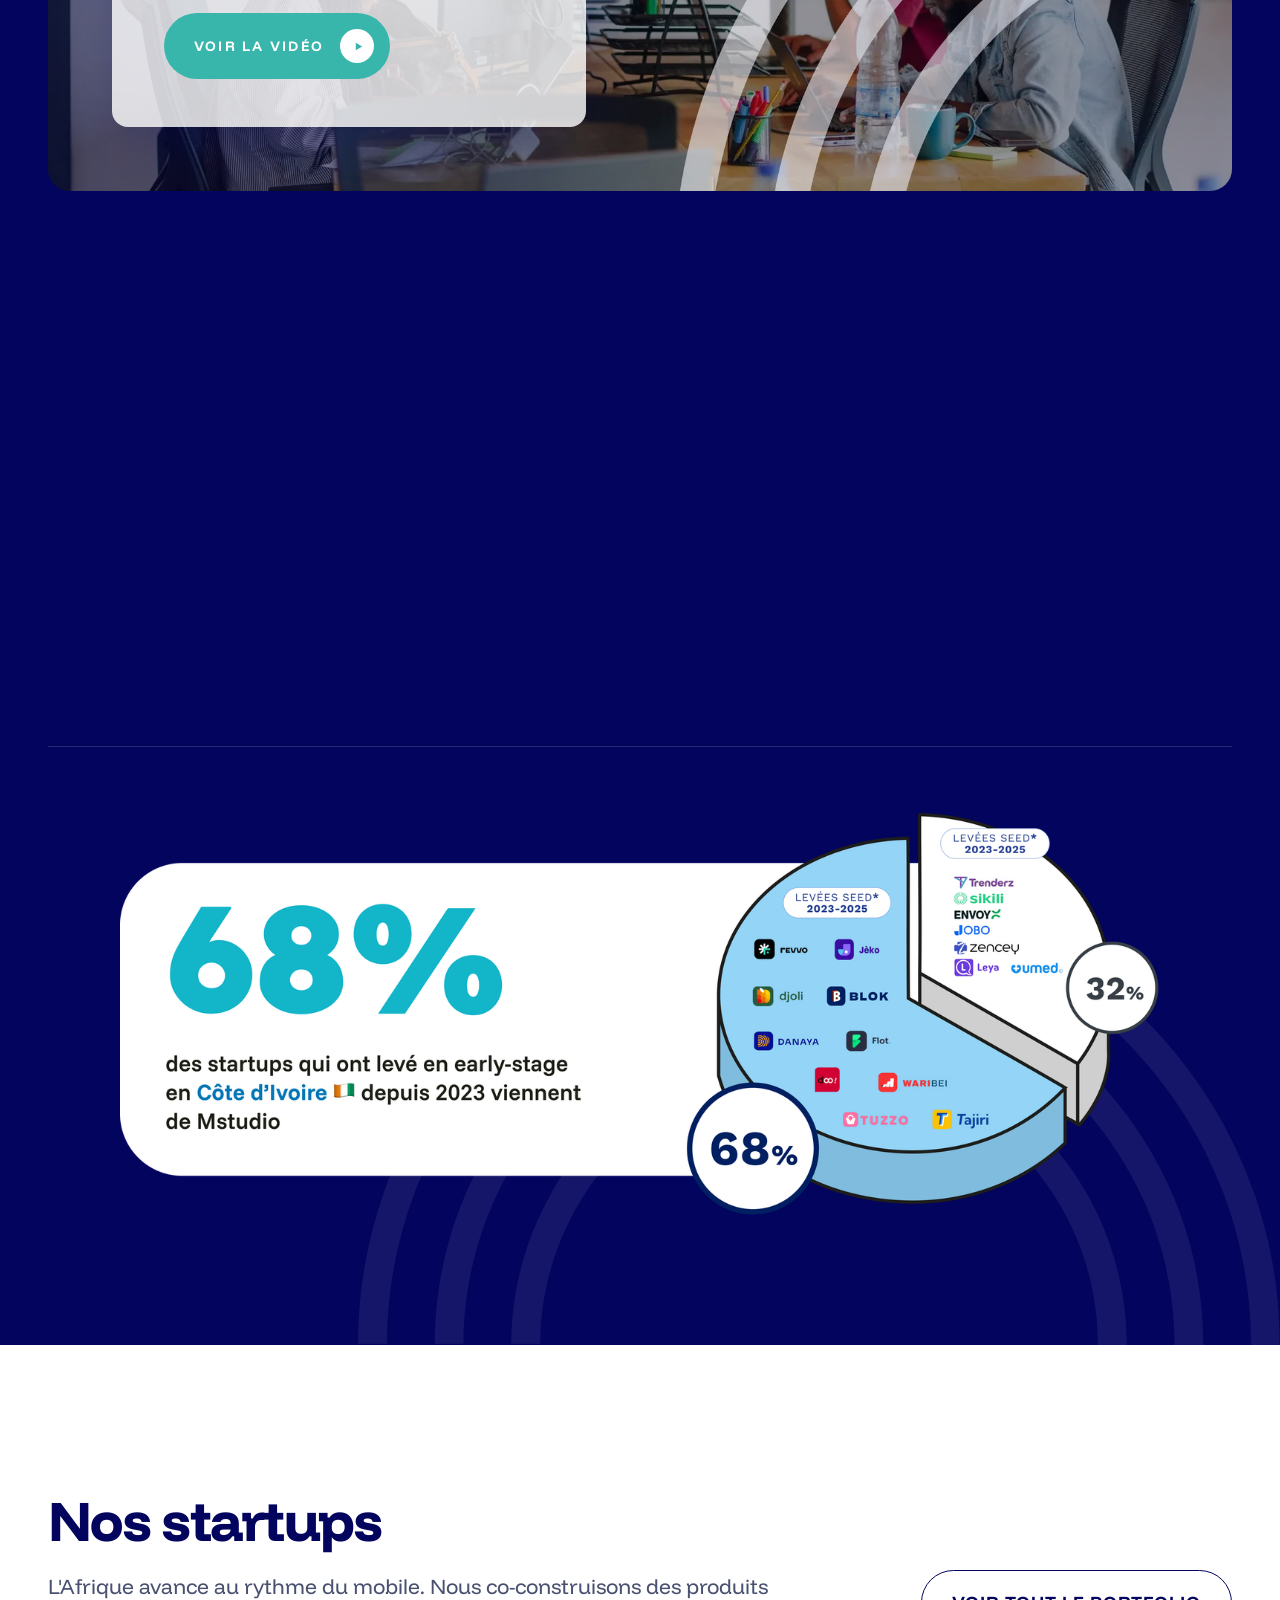
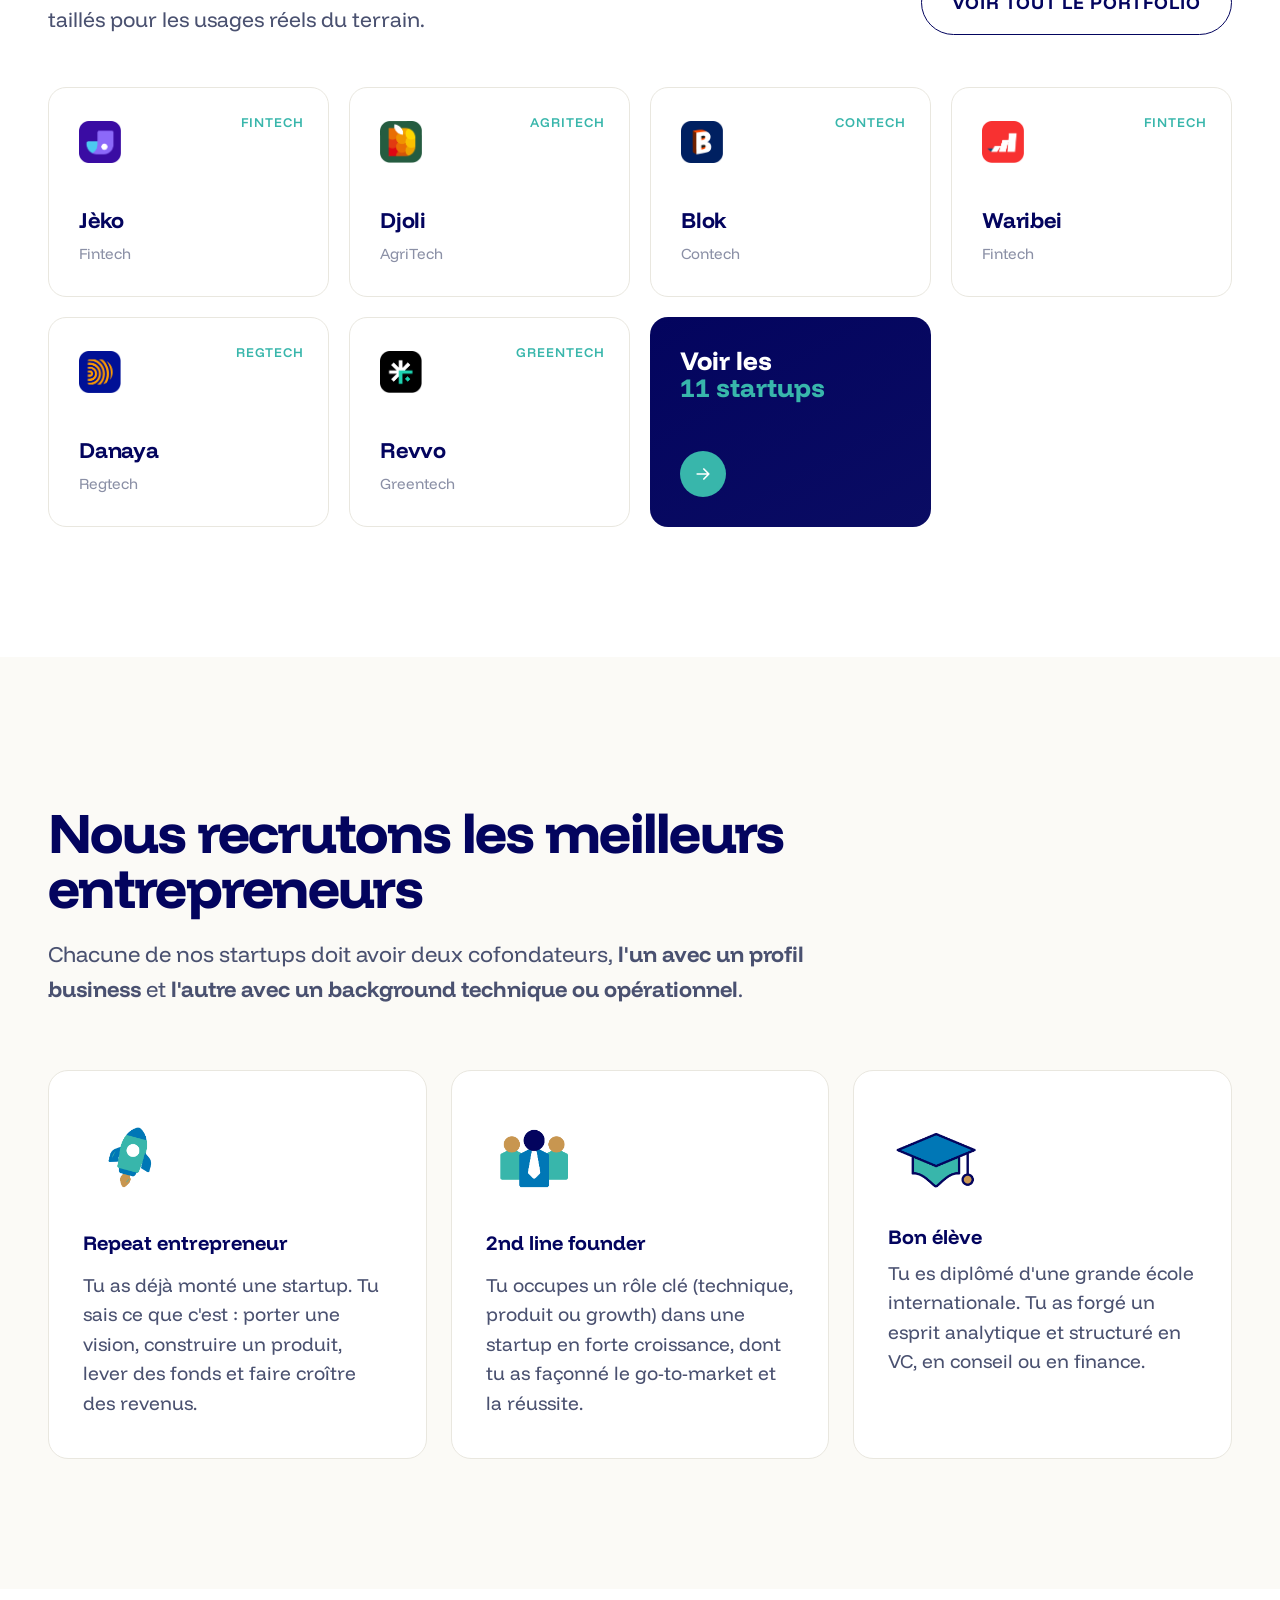
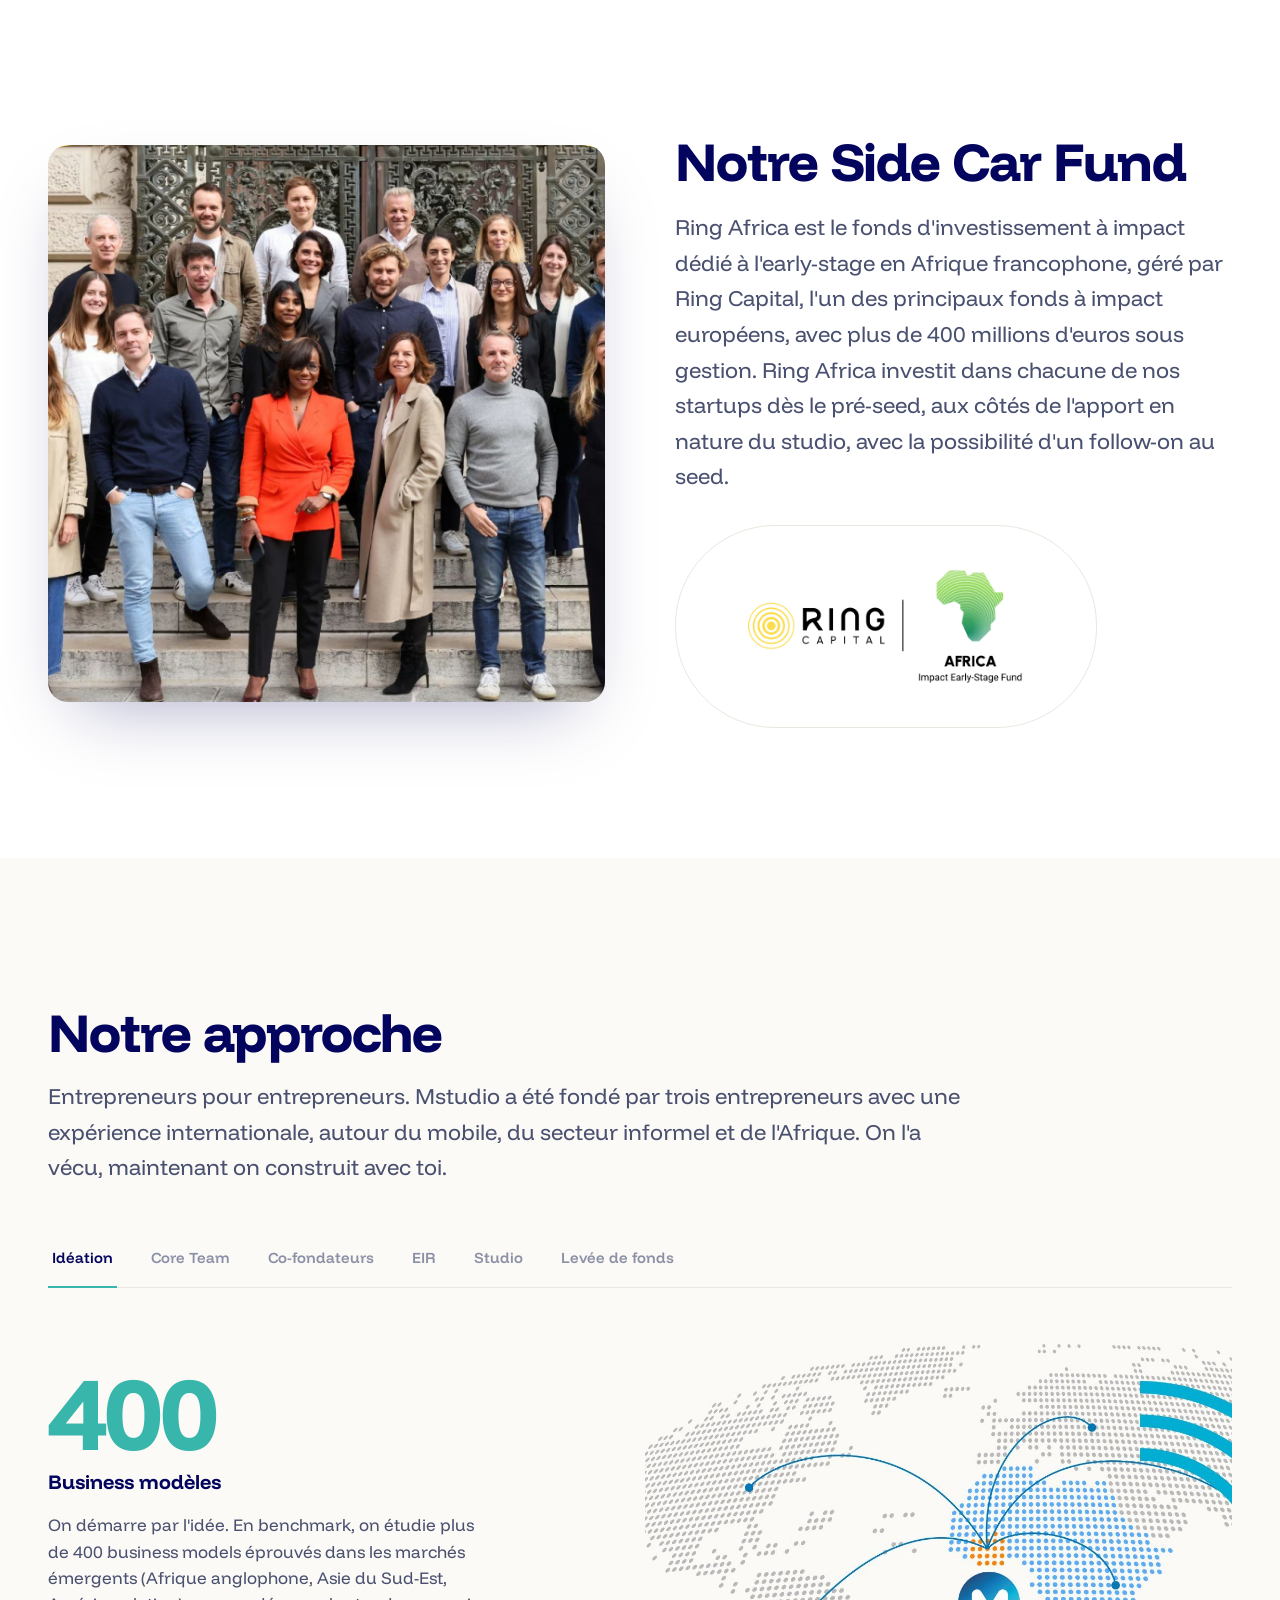
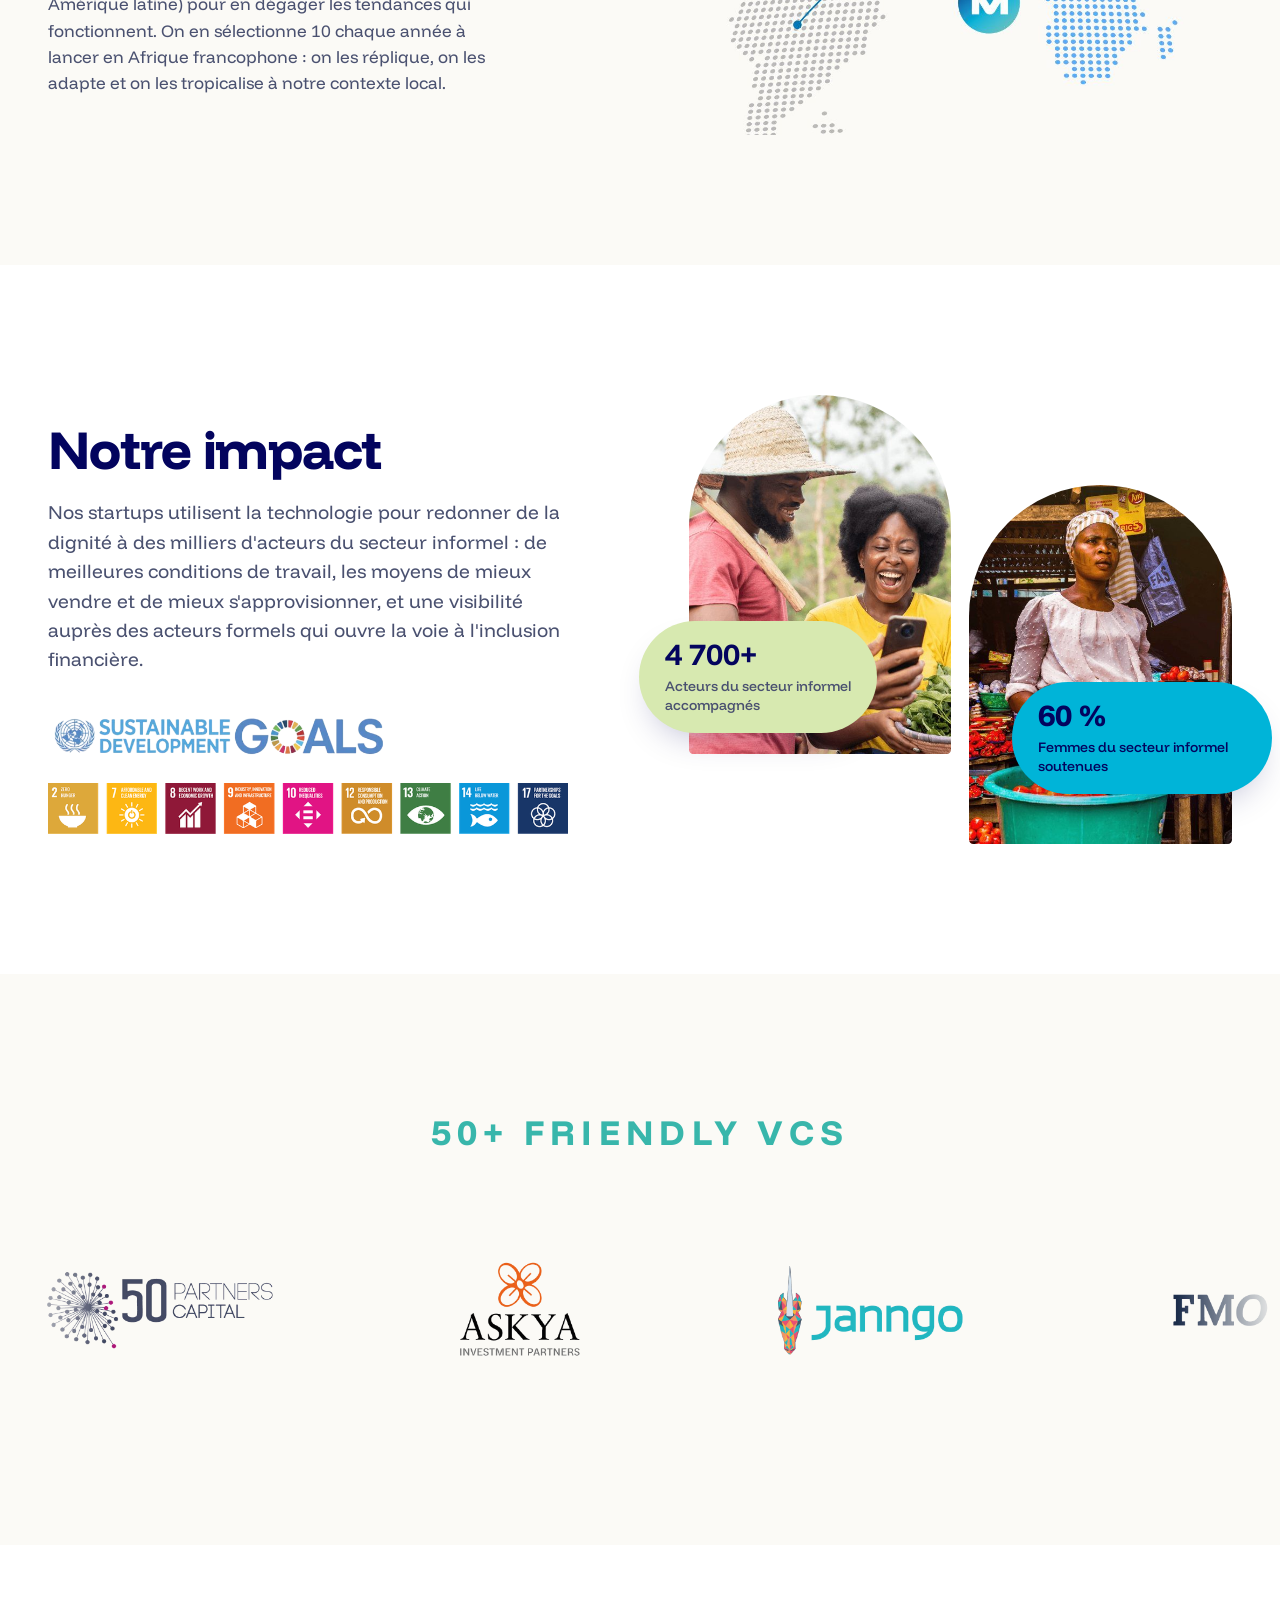
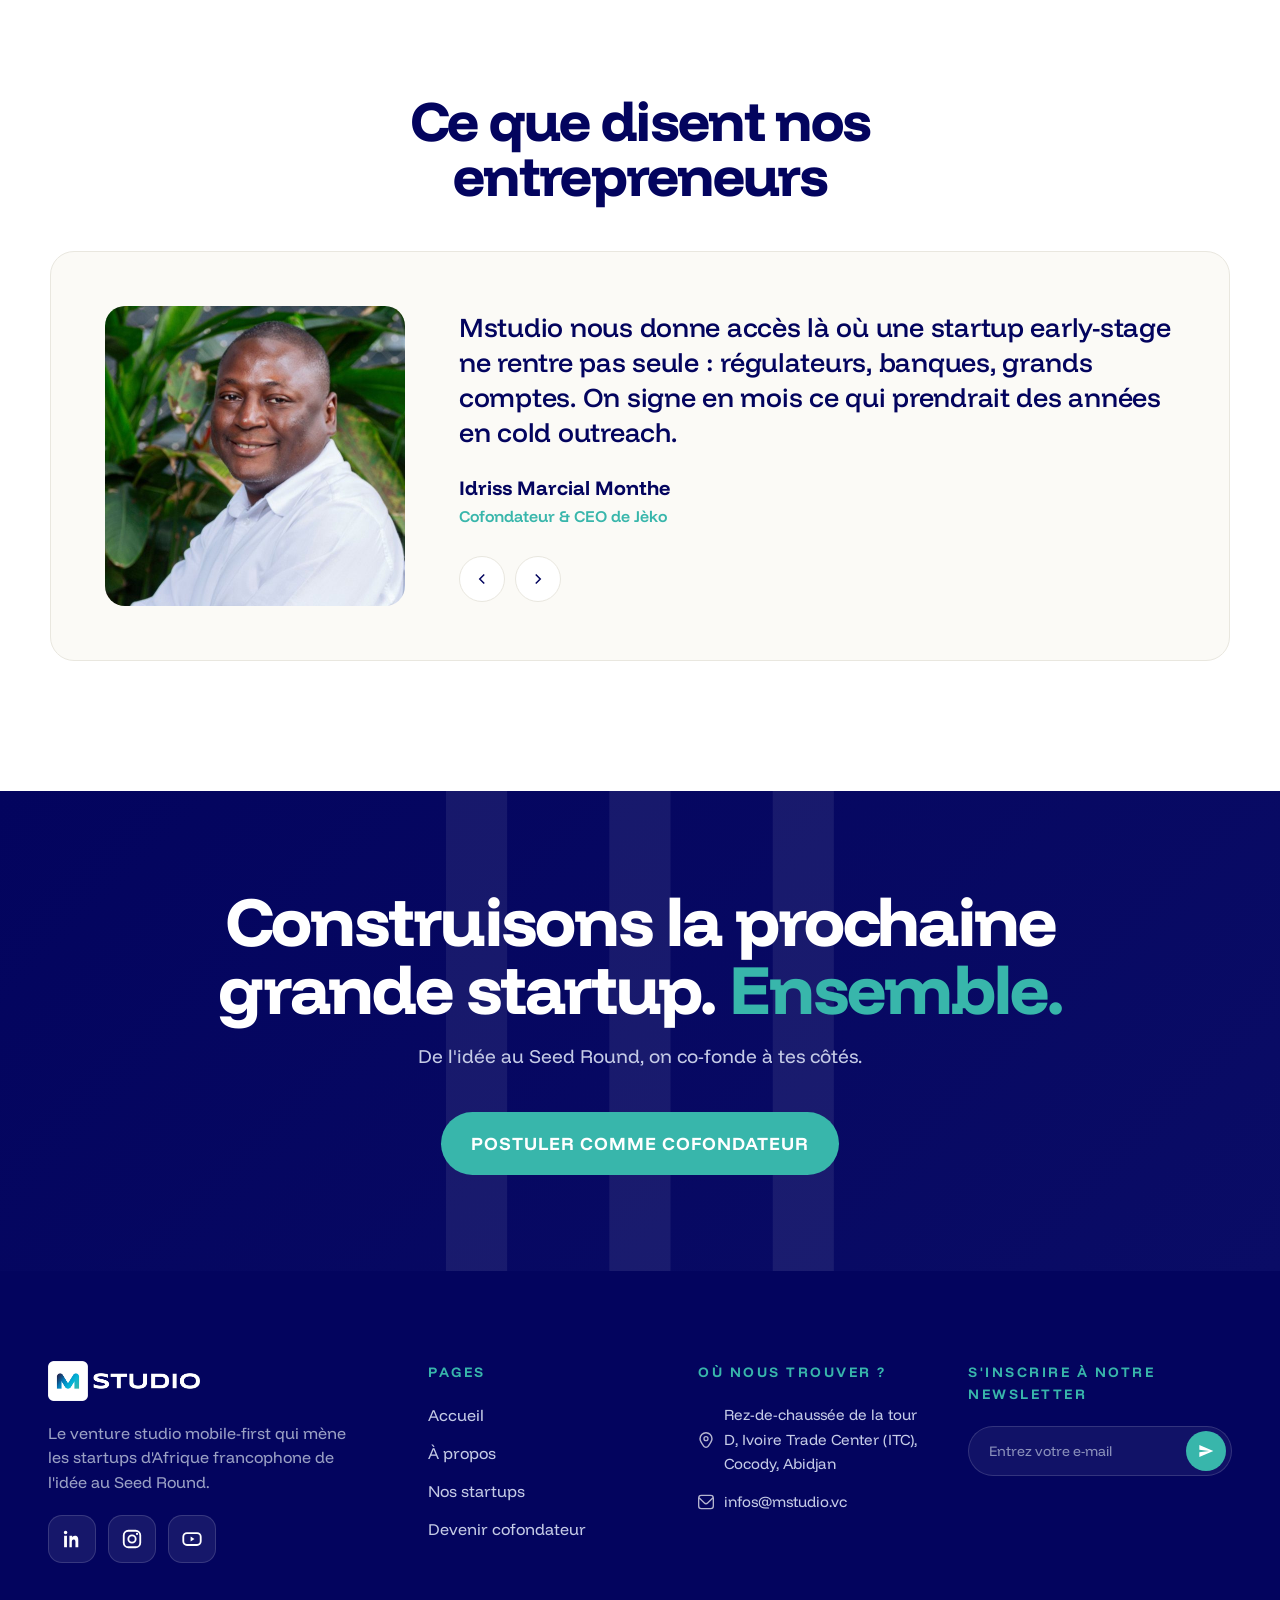
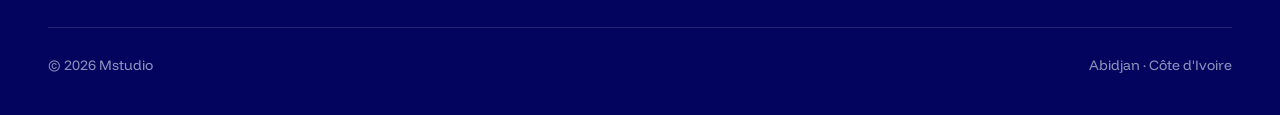
==== commit 3916a2c6: "home: retrait bande 'Rejoindre nos startups' (garde page Nos startups) + lien Recruitee filtré sur d" ====
--- a/index.html
+++ b/index.html
@@ -138,19 +138,6 @@
   </div>
 </section>
 
-<!-- ===== REJOINDRE (porte talent) ===== -->
-<section class="section">
-  <div class="wrap">
-    <div class="join-band reveal">
-      <div>
-        <h3 class="disp">Envie de rejoindre une de nos startups ?</h3>
-        <p>Au-delà du programme cofondateur, nos startups recrutent en continu : produit, tech, growth, ops. Trouve ton poste et rejoins l'aventure.</p>
-      </div>
-      <a href="https://mstudio.recruitee.com" target="_blank" rel="noopener" class="btn btn-accent">Rejoindre nos startups</a>
-    </div>
-  </div>
-</section>
-
 <!-- ===== RECRUTONS ===== -->
 <section class="section bone">
   <div class="wrap">
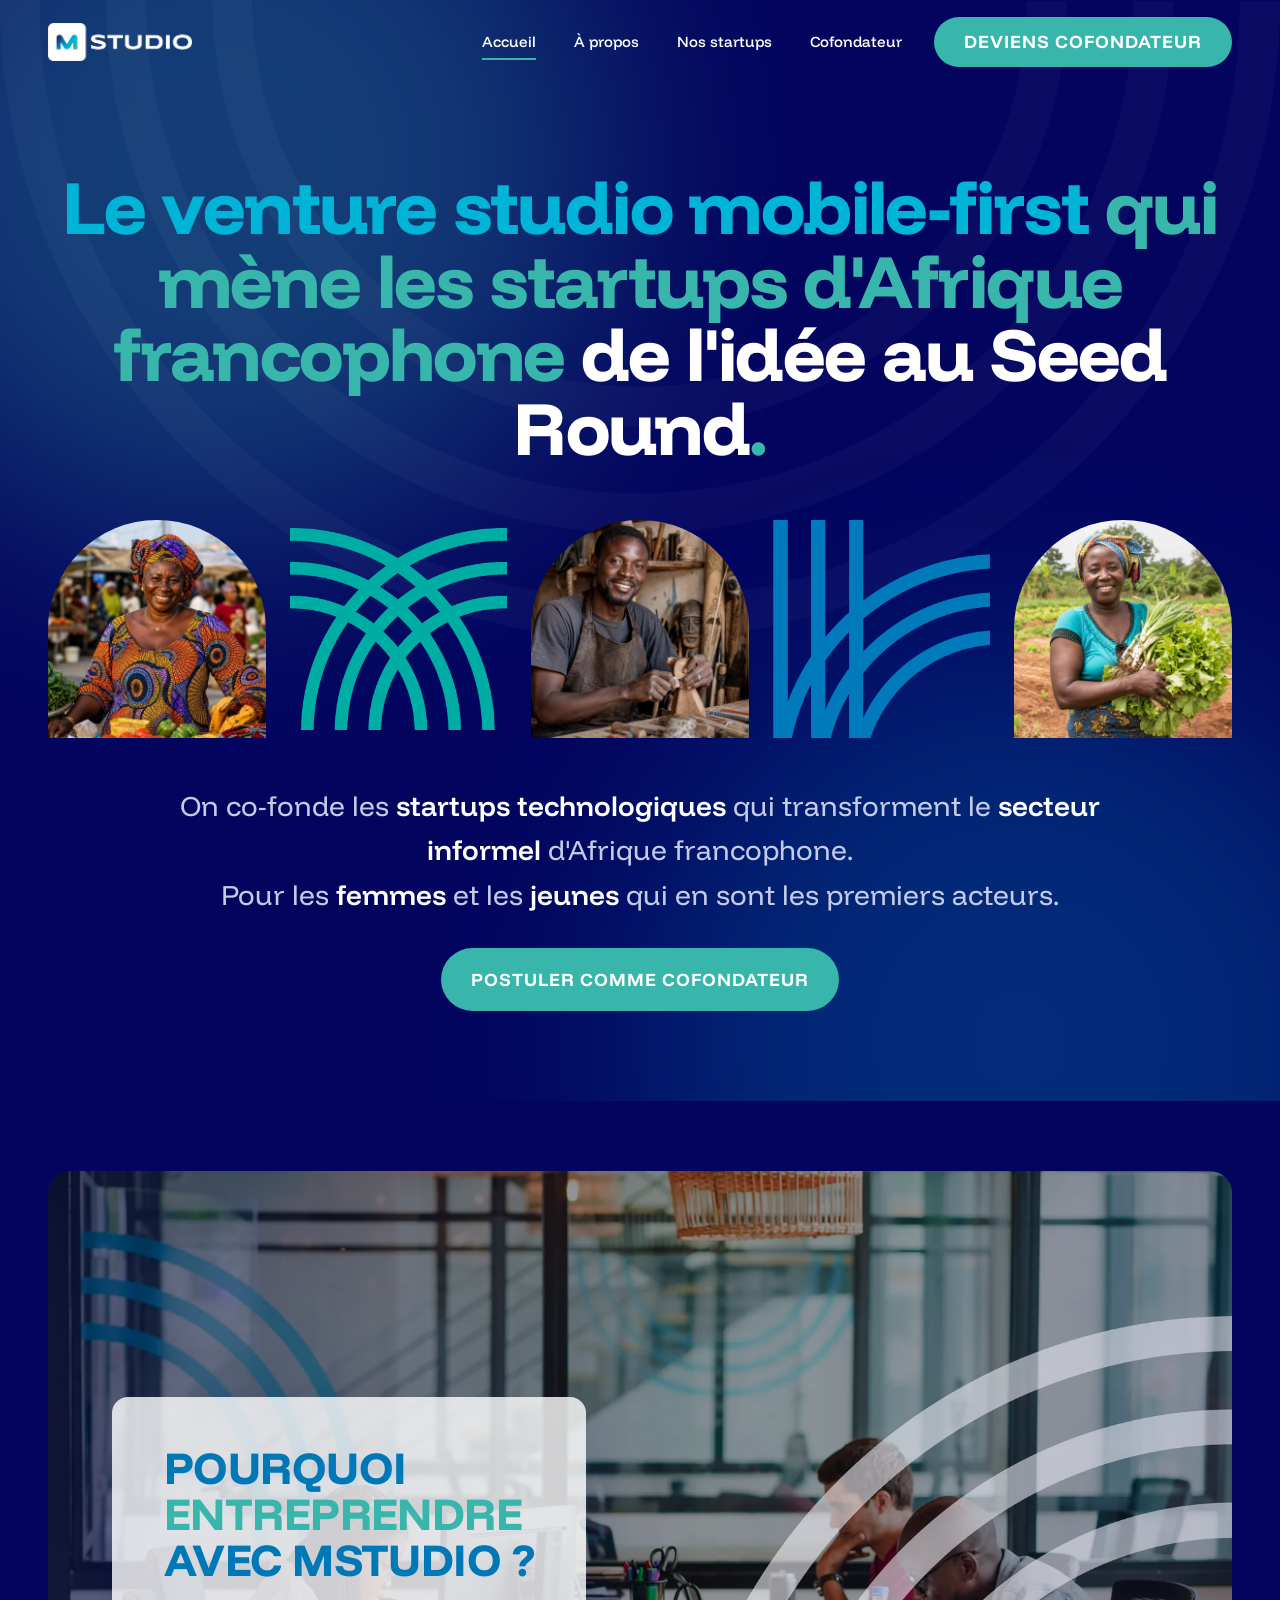
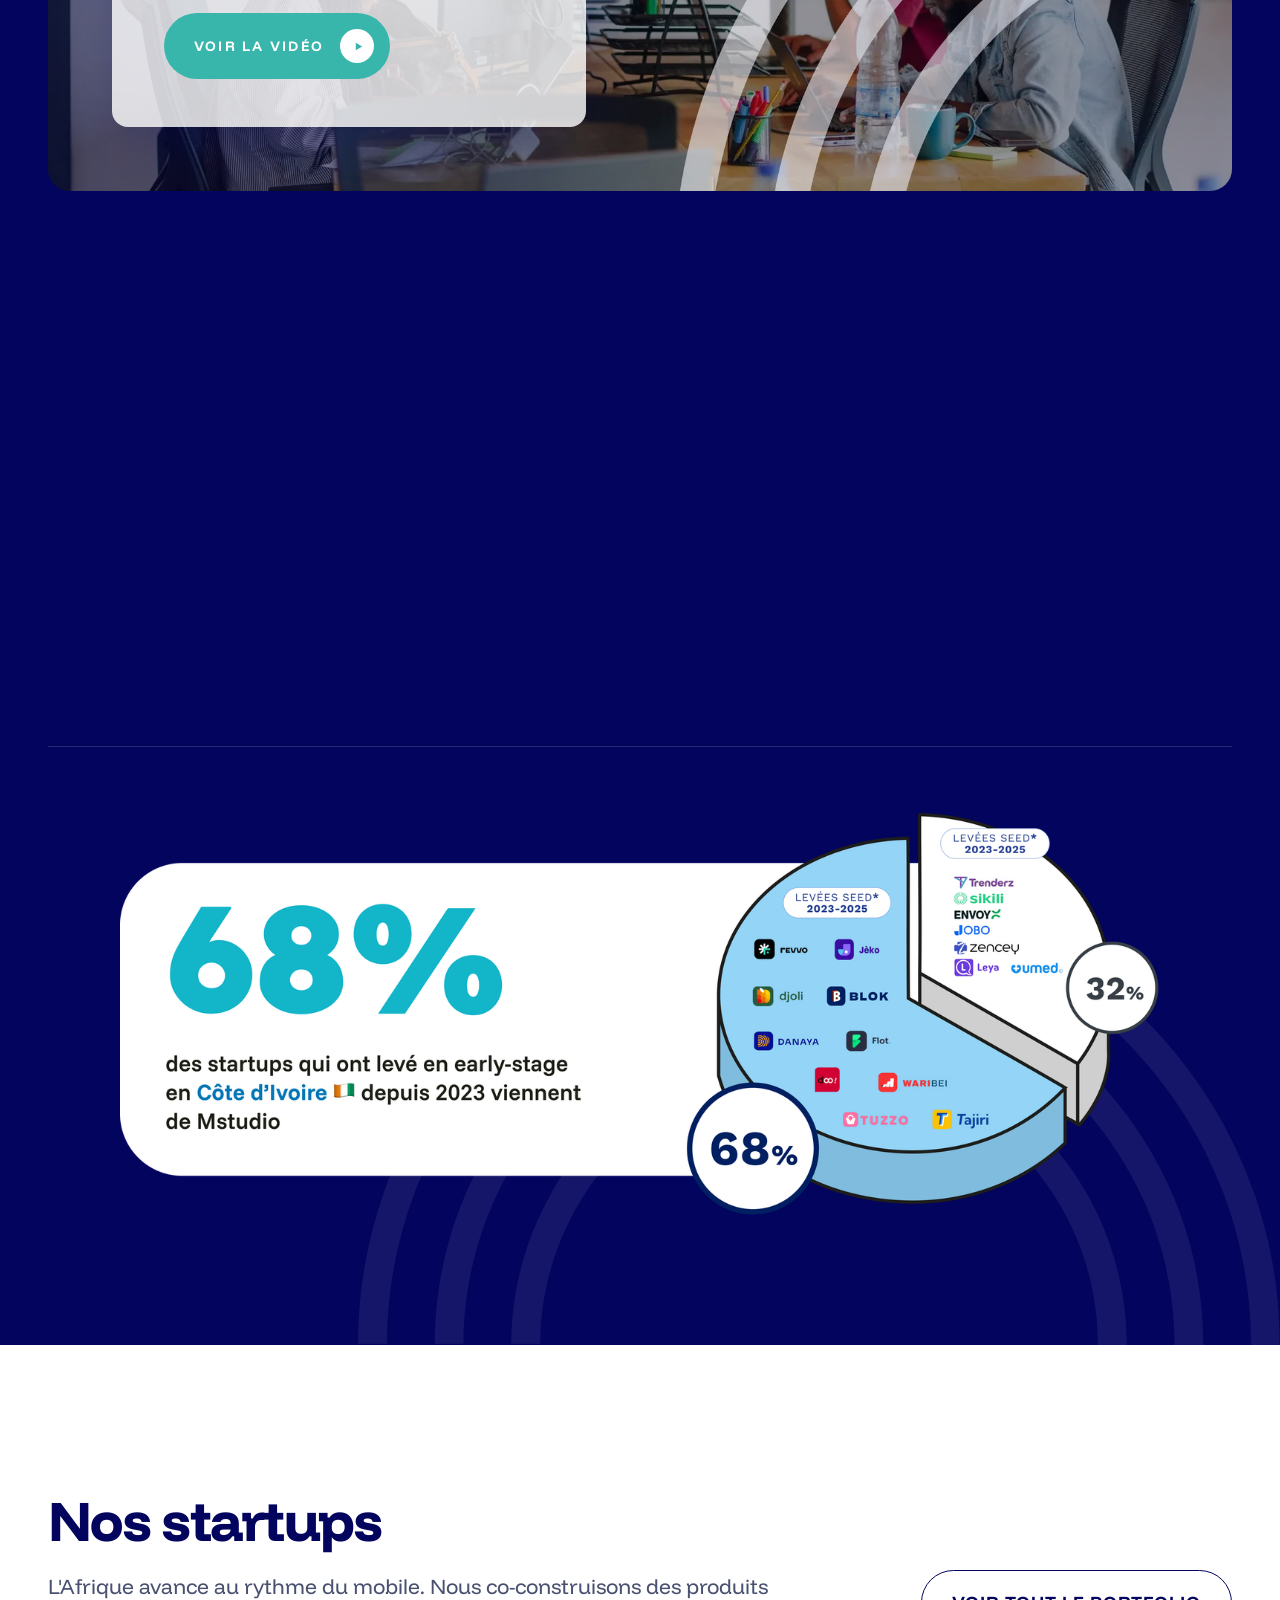
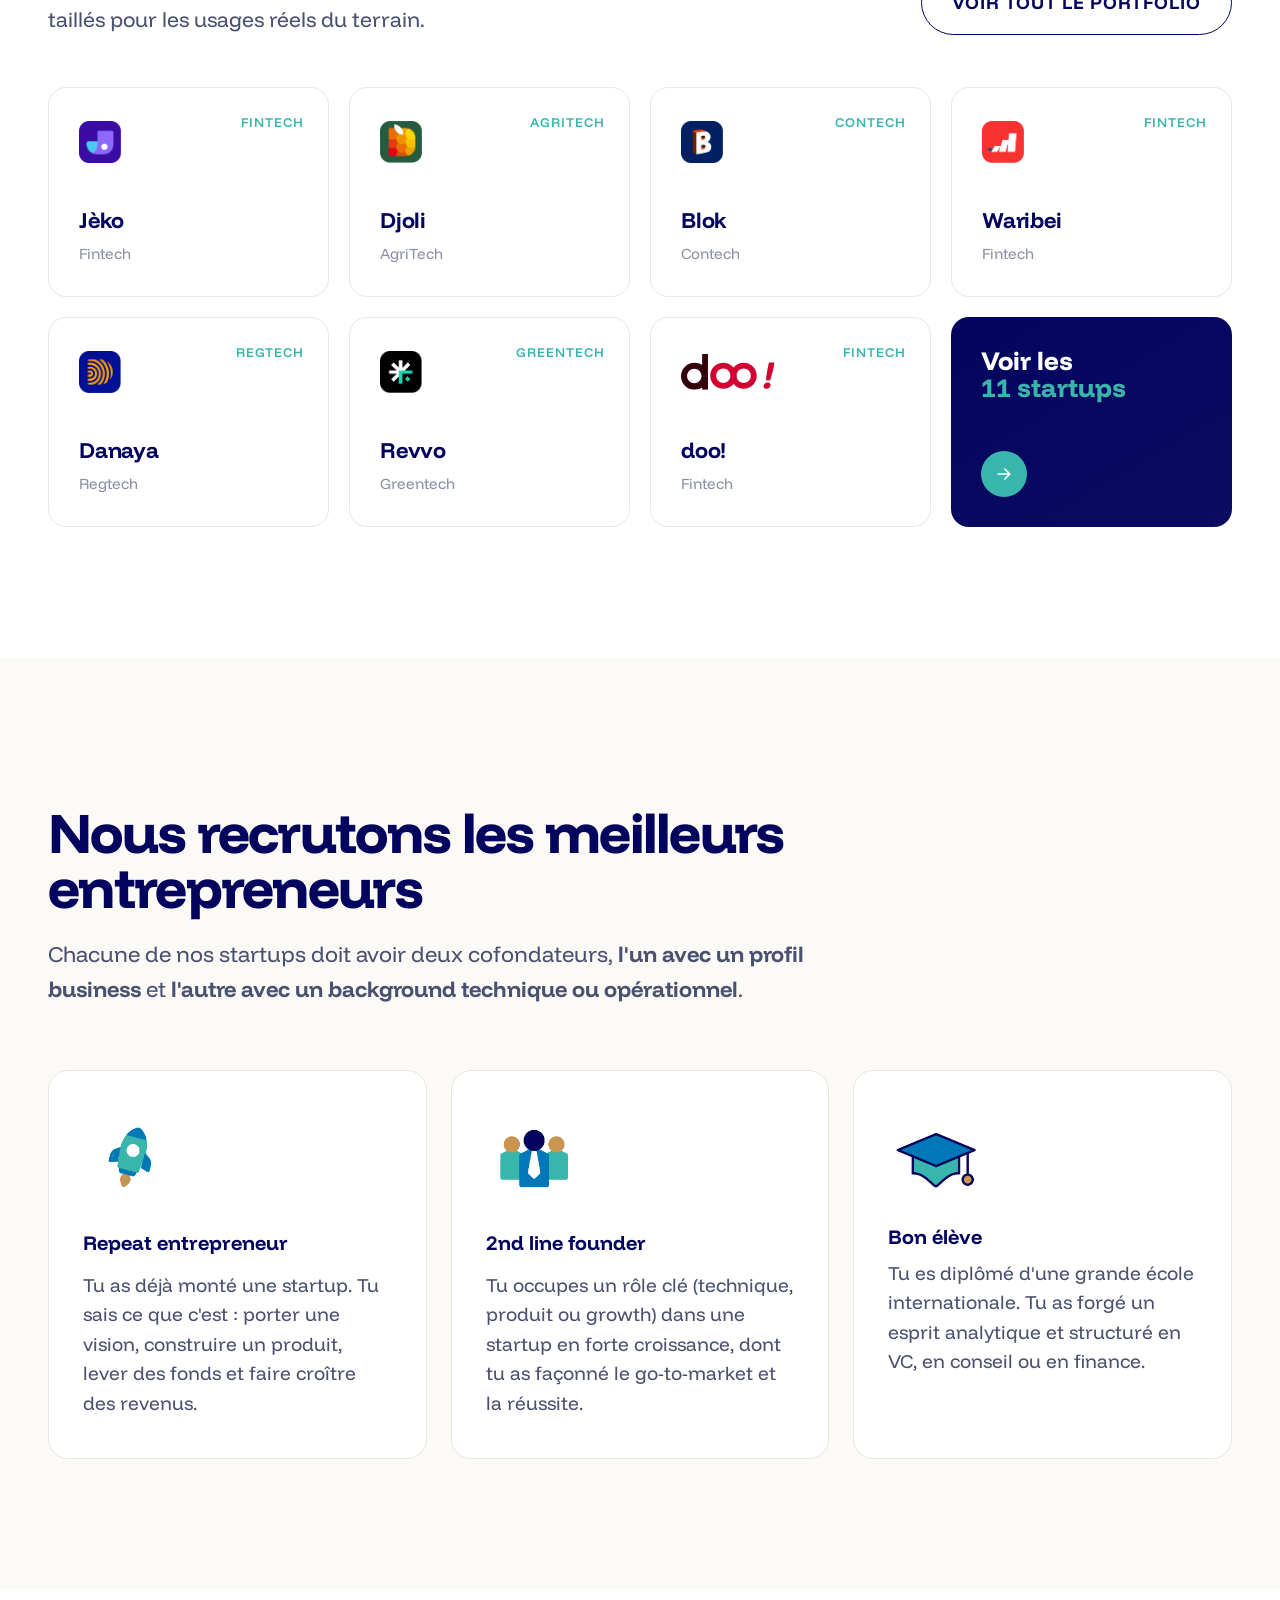
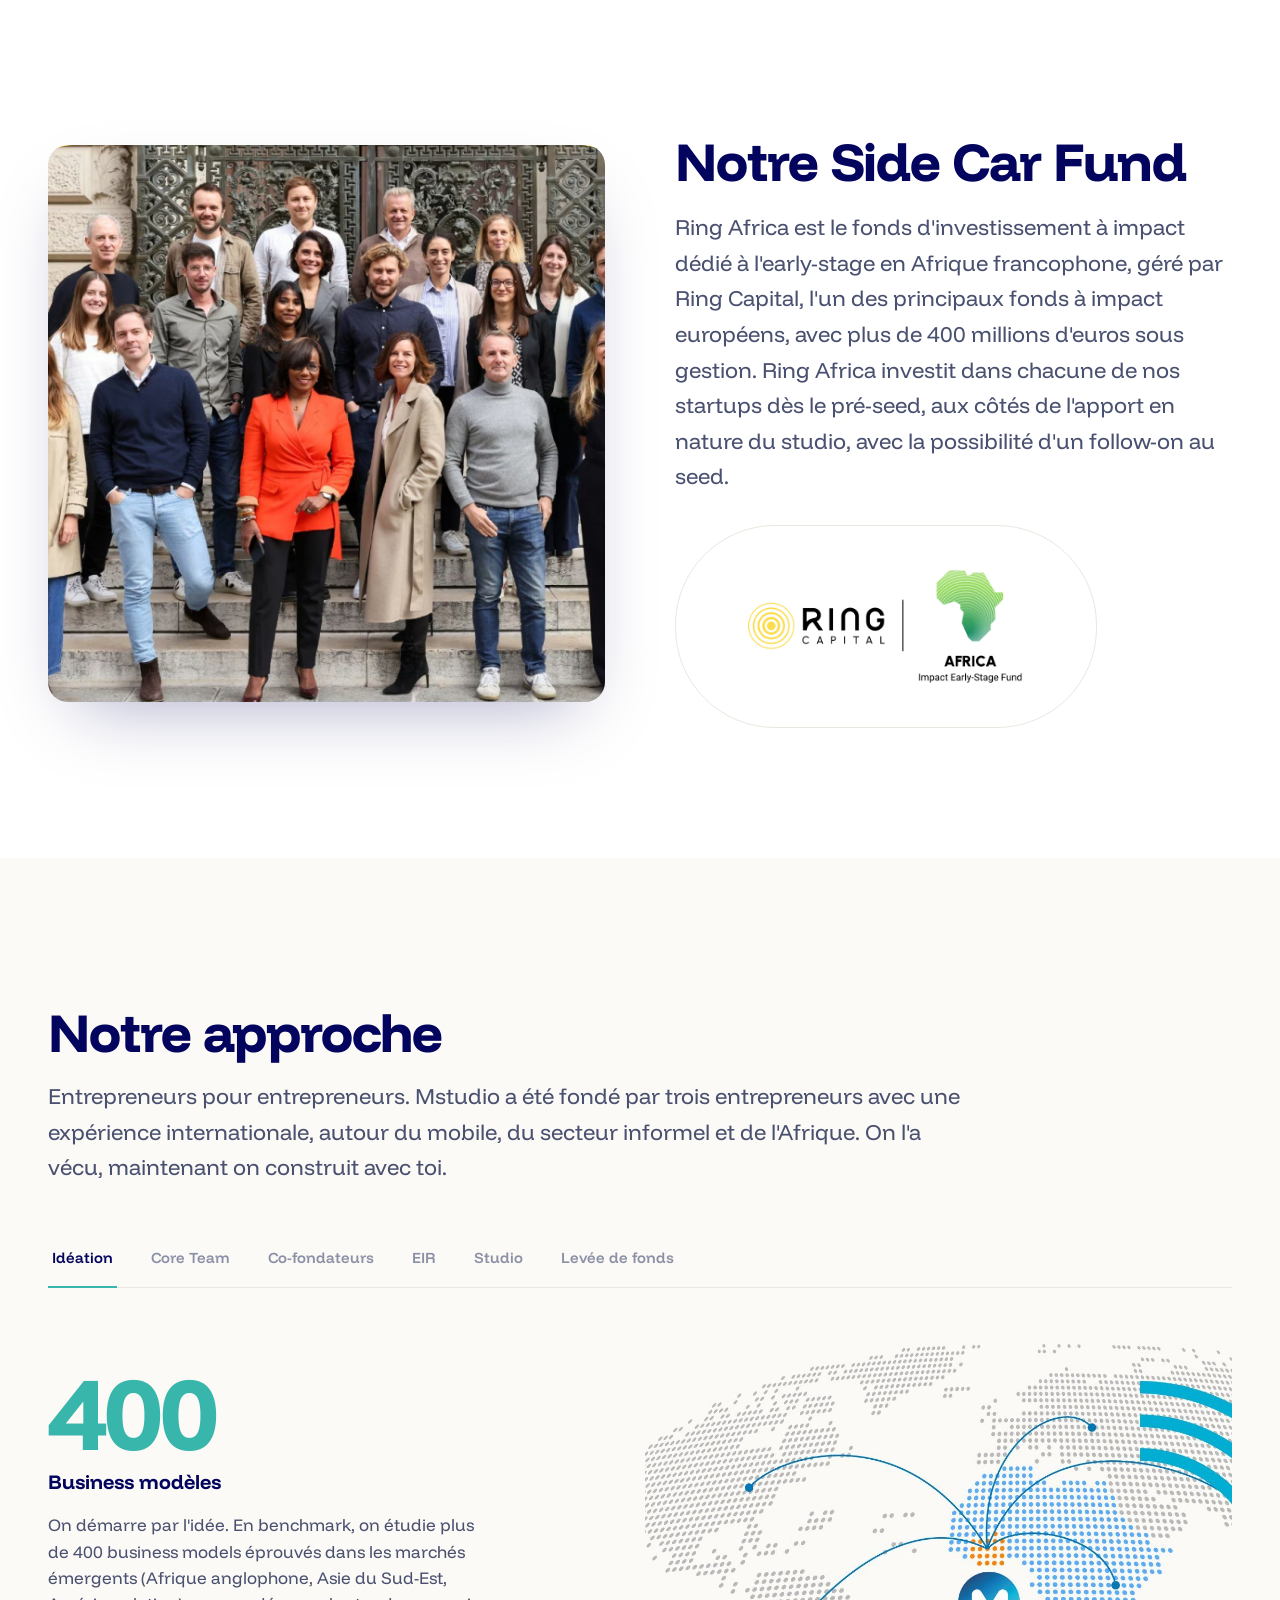
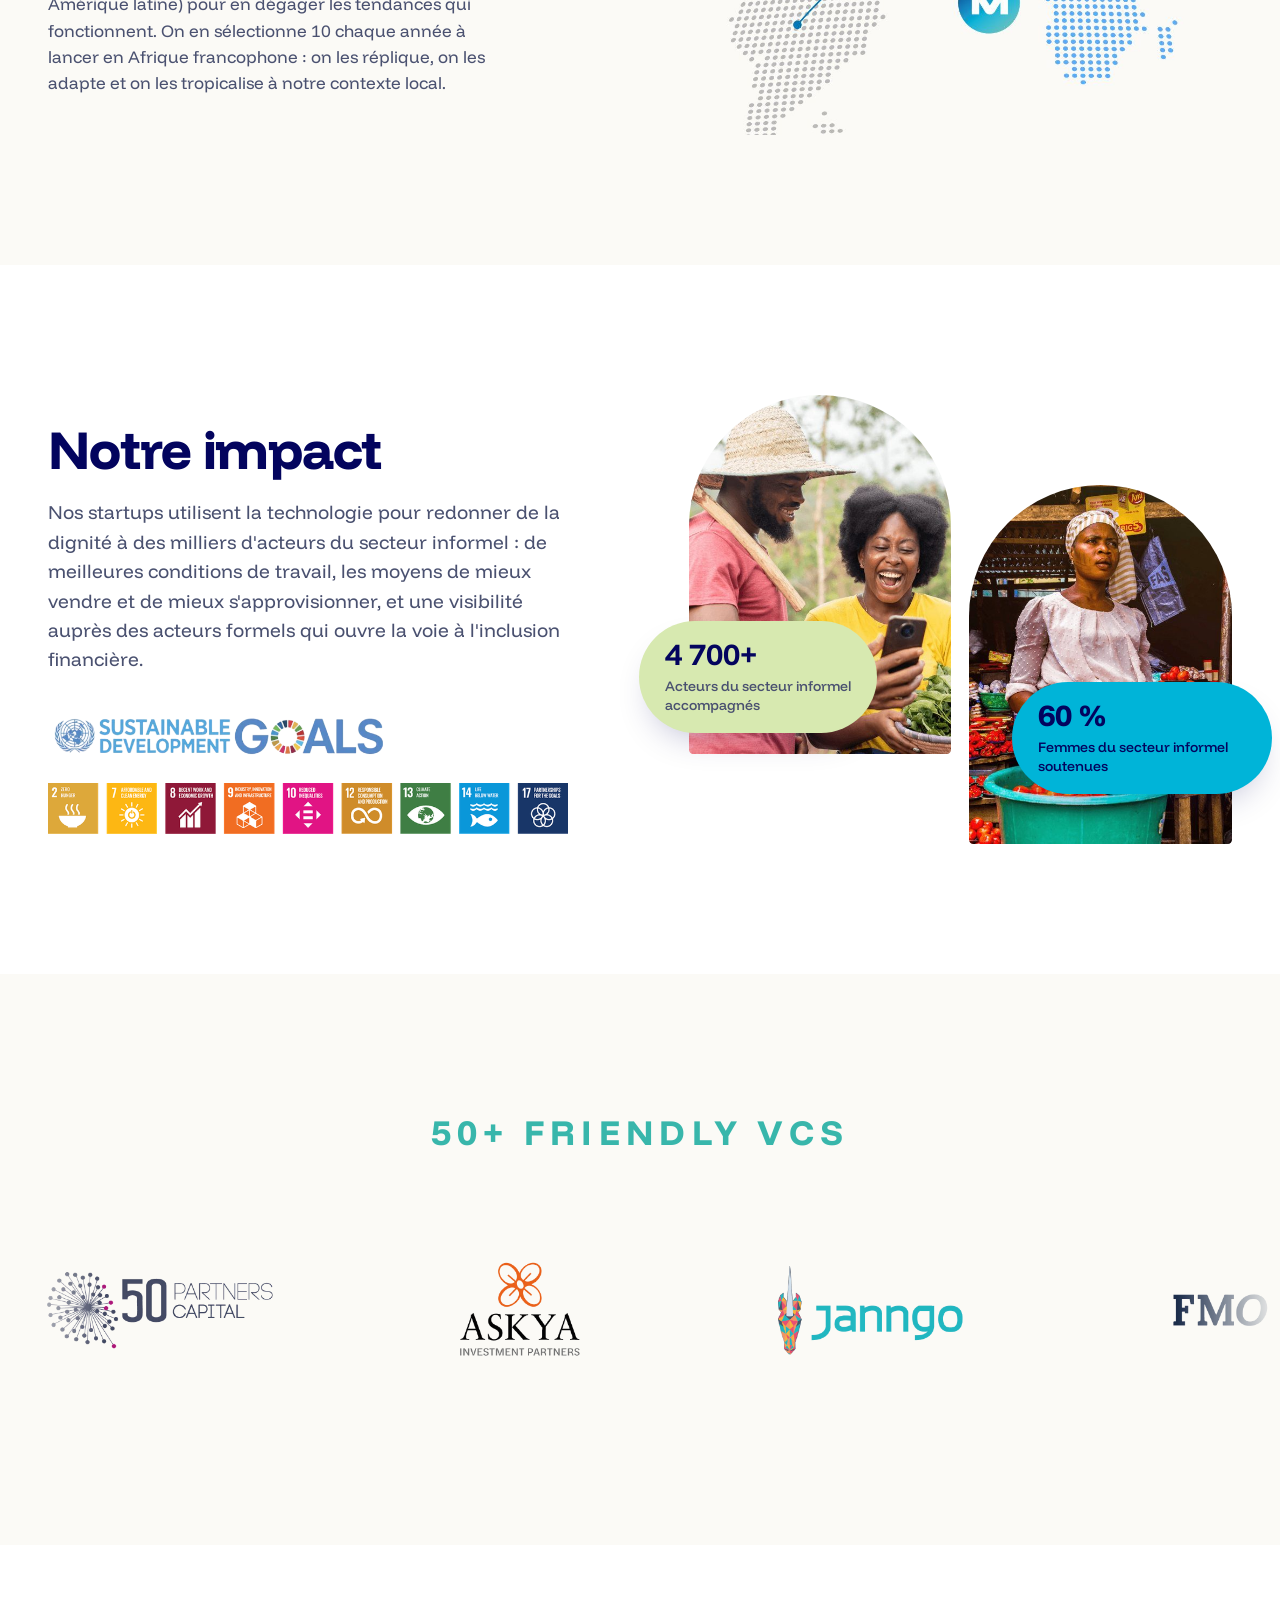
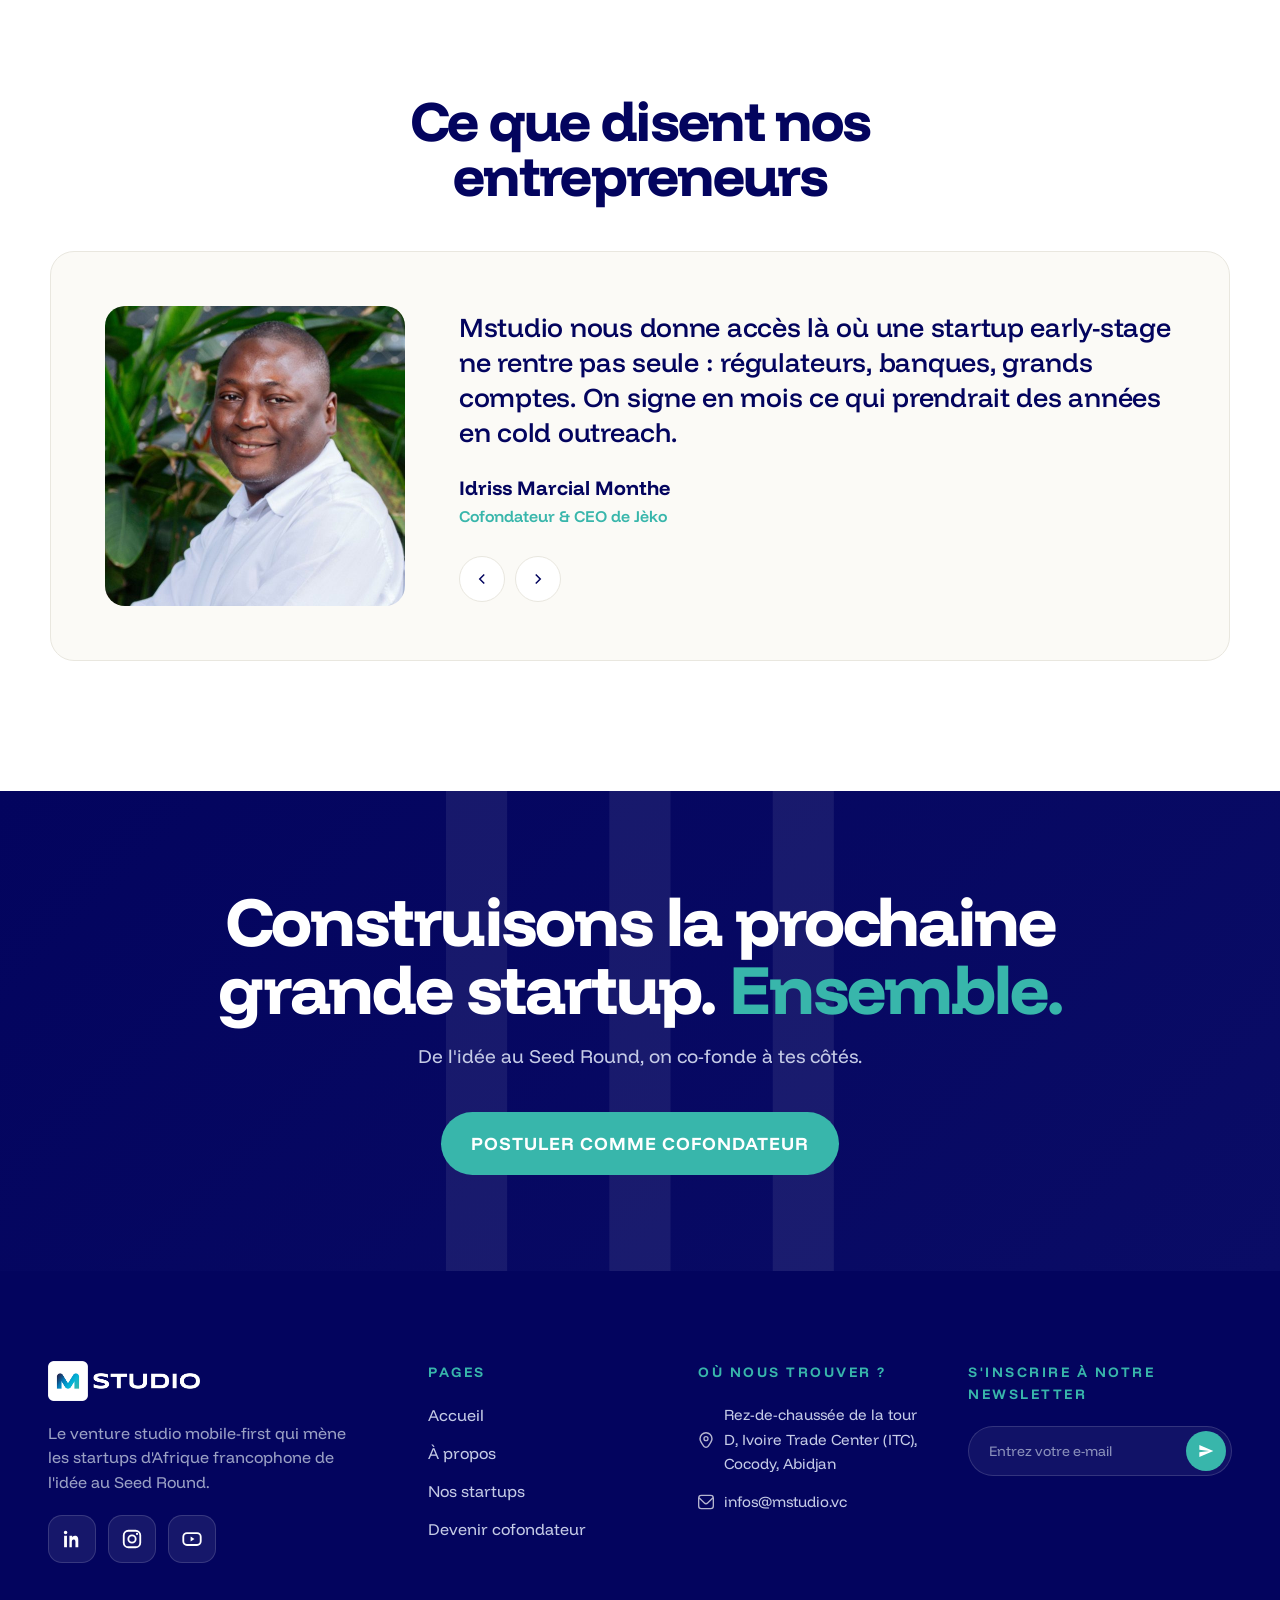
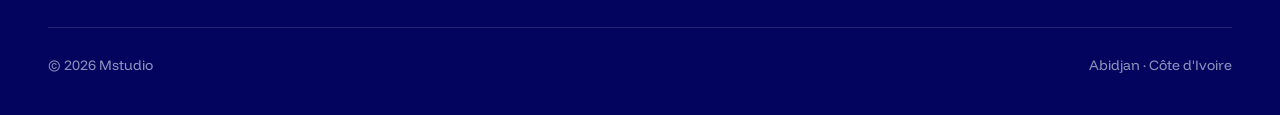
==== commit 37d08e46: "home: ajout doo! au portfolio (grille 4 col, 2 rangées pleines)" ====
--- a/index.html
+++ b/index.html
@@ -130,6 +130,7 @@
       <a class="pf-card reveal d3" href="startup.html?id=waribei"><span class="tag">Fintech</span><div class="pf-logo"><img src="assets/startup-waribei.png" alt="Waribei"></div><div class="nm">Waribei</div><div class="sec">Fintech</div></a>
       <a class="pf-card reveal" href="startup.html?id=danaya"><span class="tag">Regtech</span><div class="pf-logo"><img src="assets/startup-danaya.png" alt="Danaya"></div><div class="nm">Danaya</div><div class="sec">Regtech</div></a>
       <a class="pf-card reveal d1" href="startup.html?id=revvo"><span class="tag">Greentech</span><div class="pf-logo"><img src="assets/startup-revvo.png" alt="Revvo"></div><div class="nm">Revvo</div><div class="sec">Greentech</div></a>
+      <a class="pf-card reveal d2" href="startup.html?id=doo"><span class="tag">Fintech</span><div class="pf-logo"><img src="assets/startup-doo-svg.svg" alt="doo!"></div><div class="nm">doo!</div><div class="sec">Fintech</div></a>
       <a class="pf-cta reveal d3" href="startups.html">
         <div class="big">Voir les<br><span>11 startups</span></div>
         <span class="arr-c"><svg viewBox="0 0 24 24" fill="none"><path d="M5 12h14M13 6l6 6-6 6" stroke-width="2" stroke-linecap="round" stroke-linejoin="round"/></svg></span>
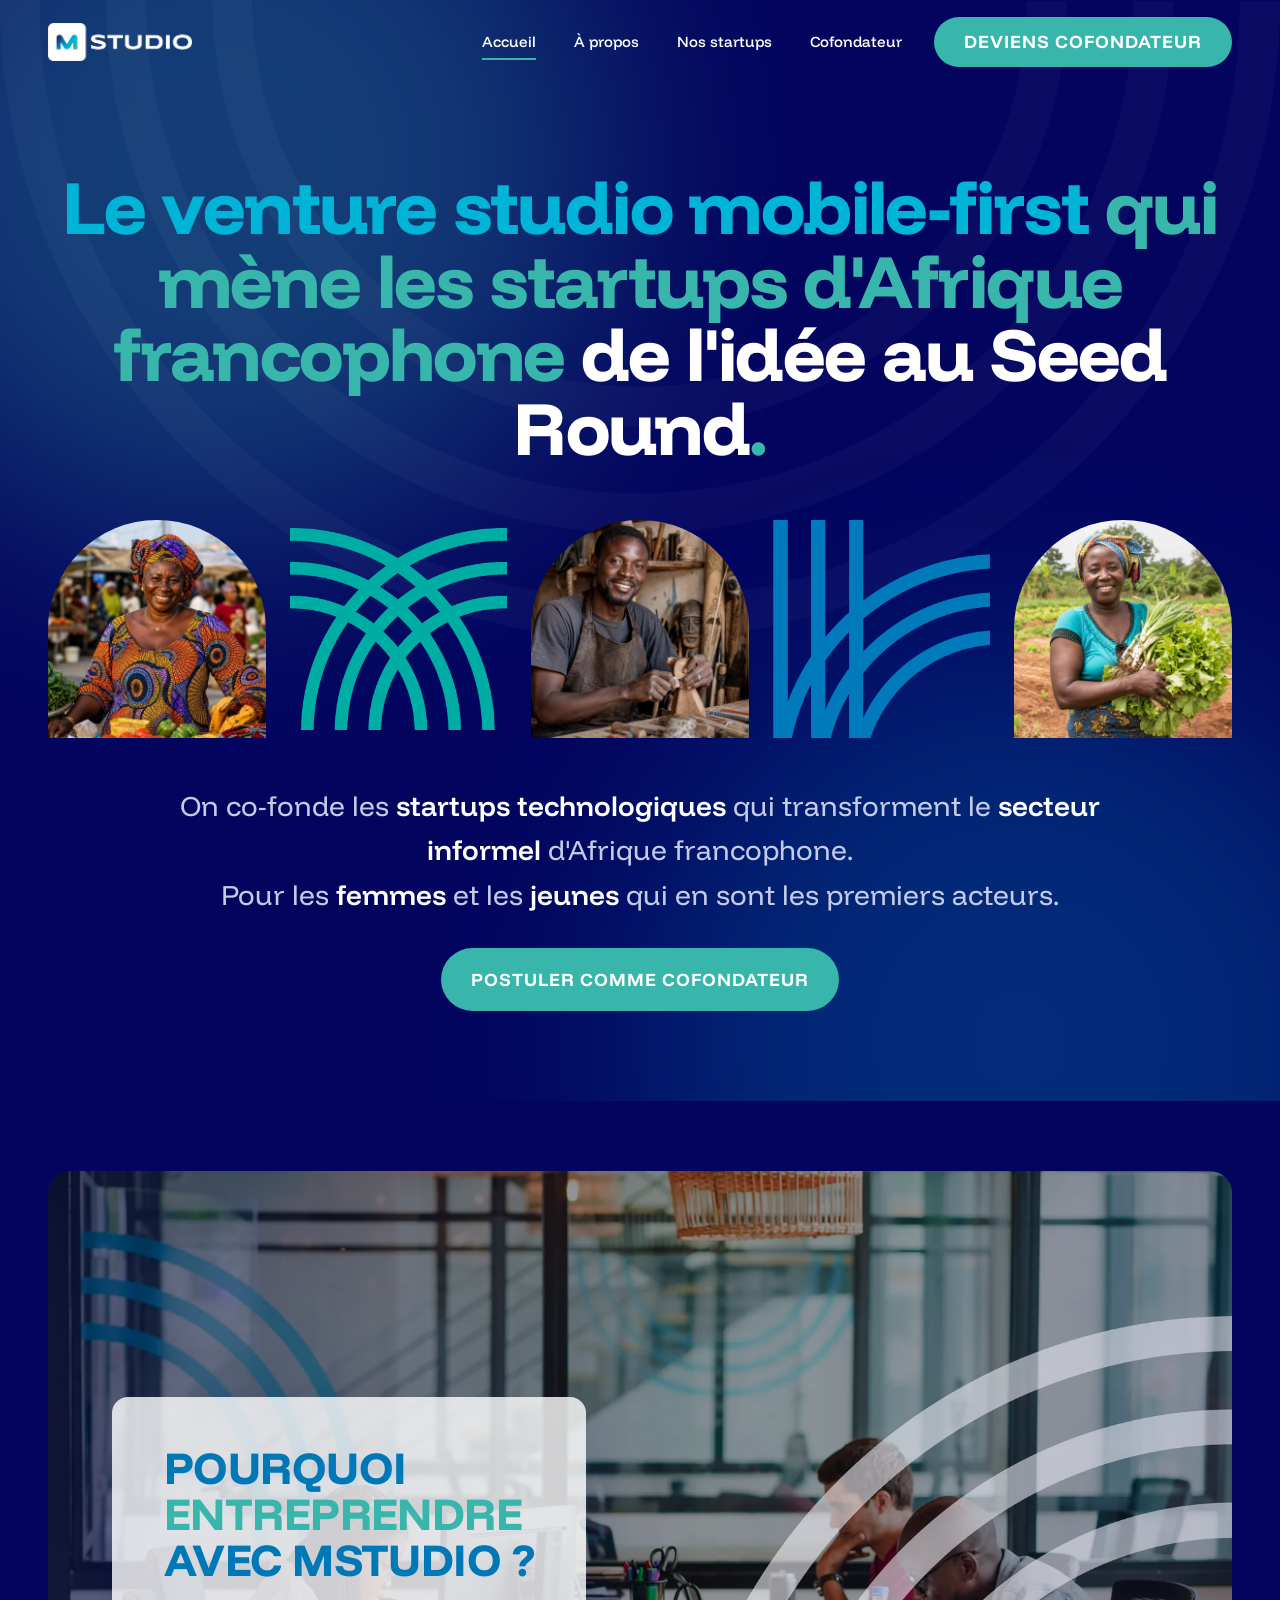
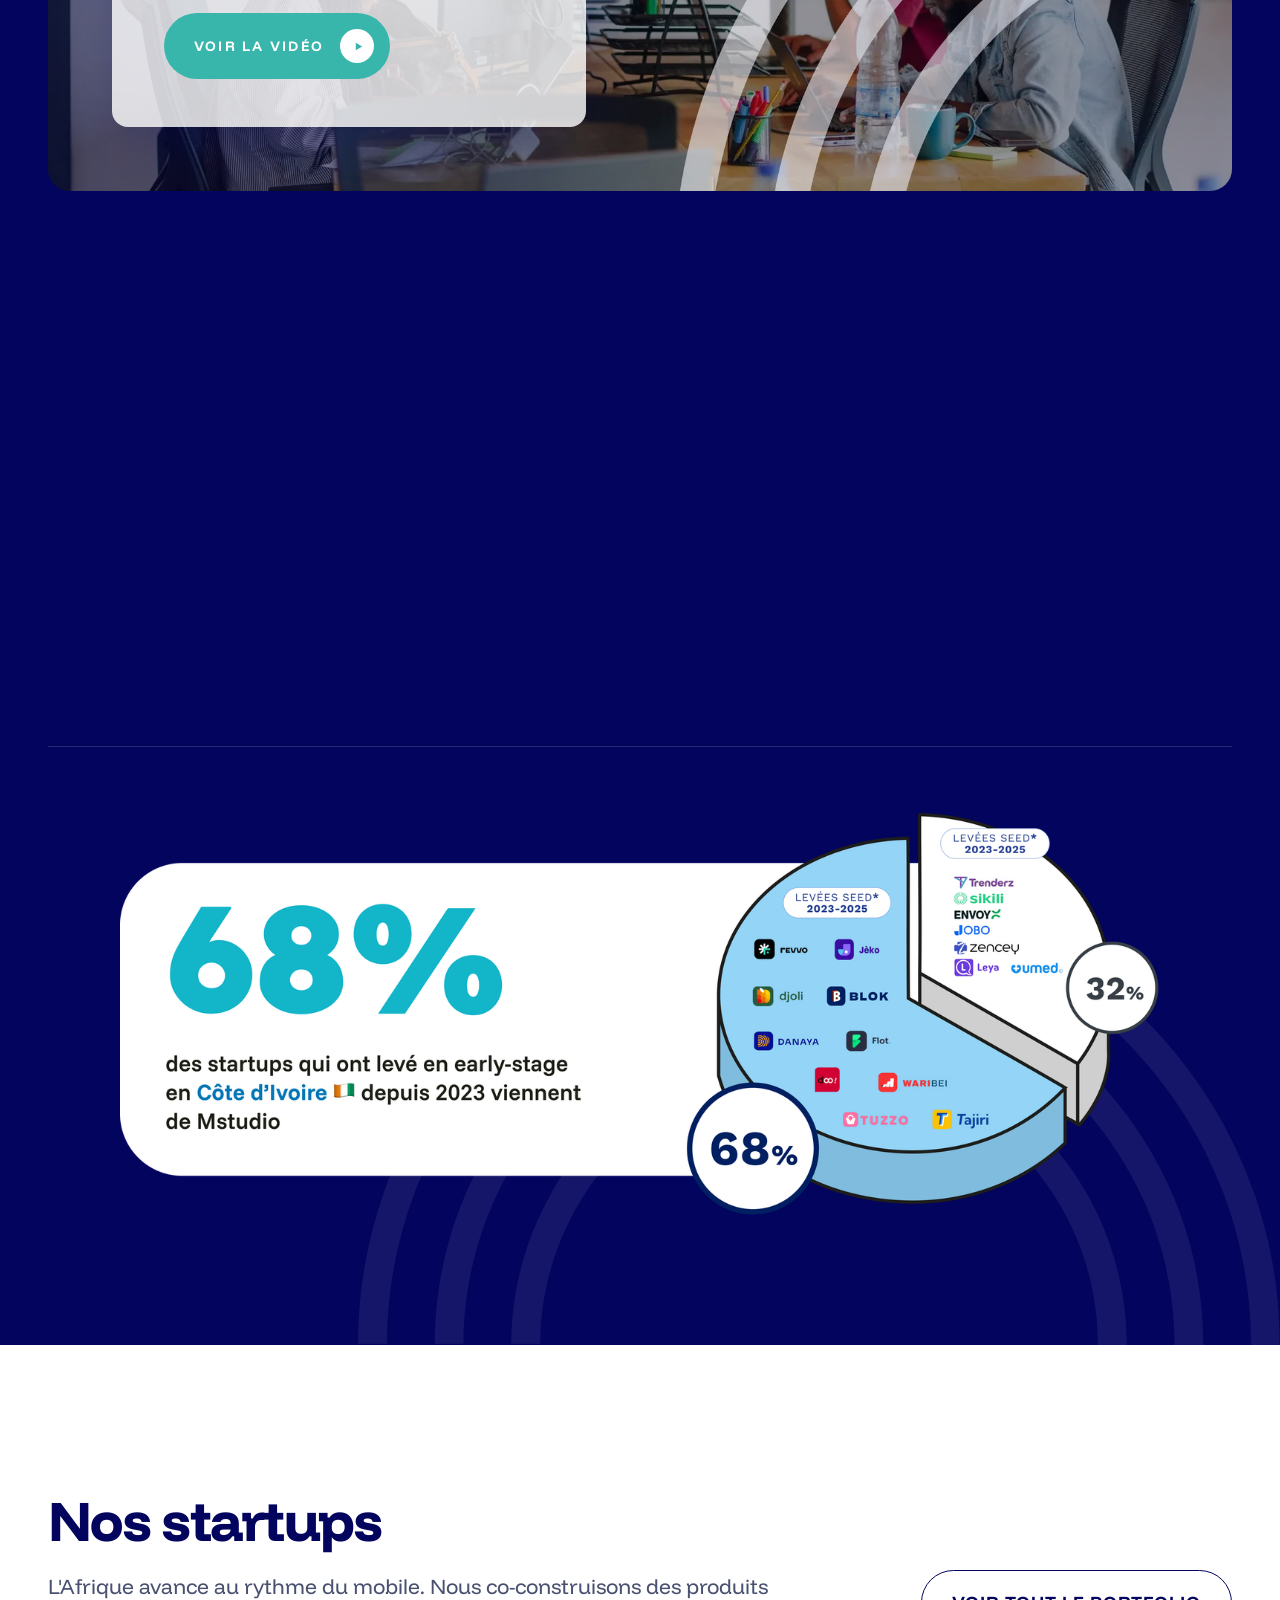
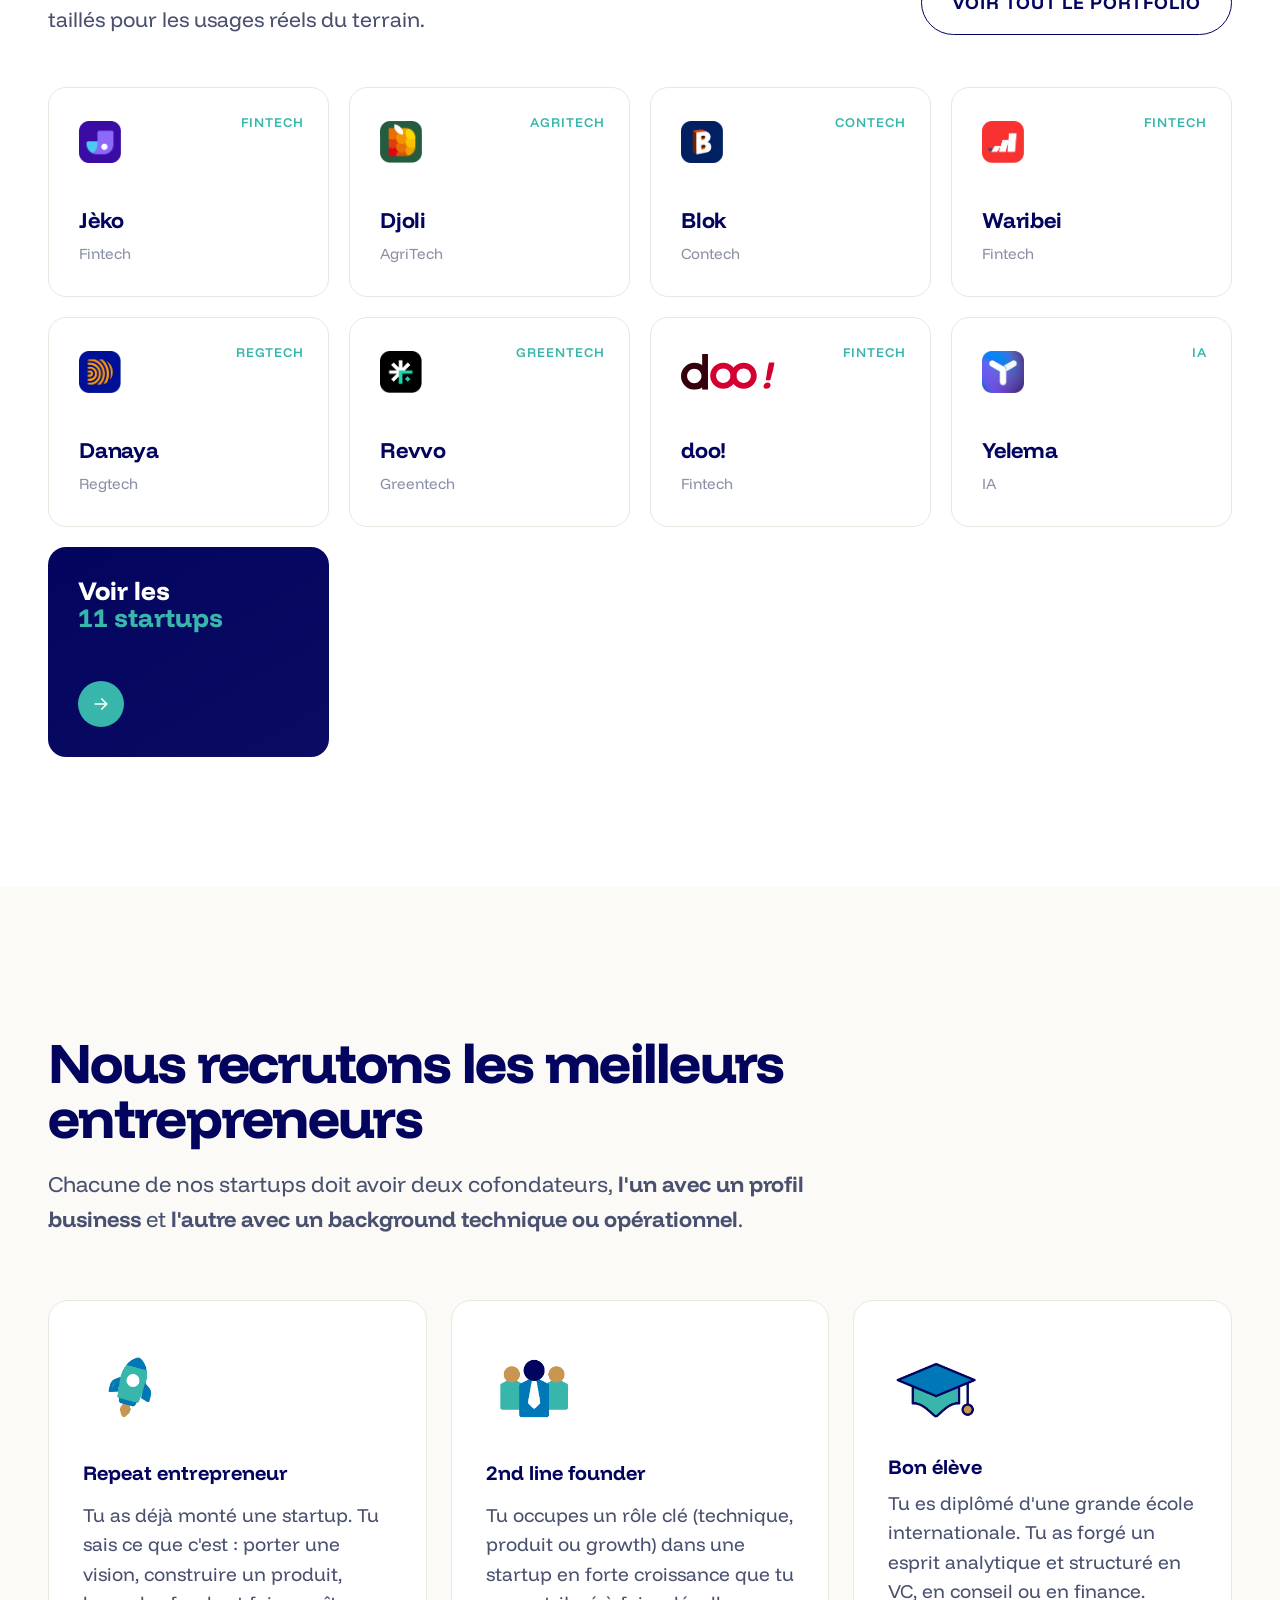
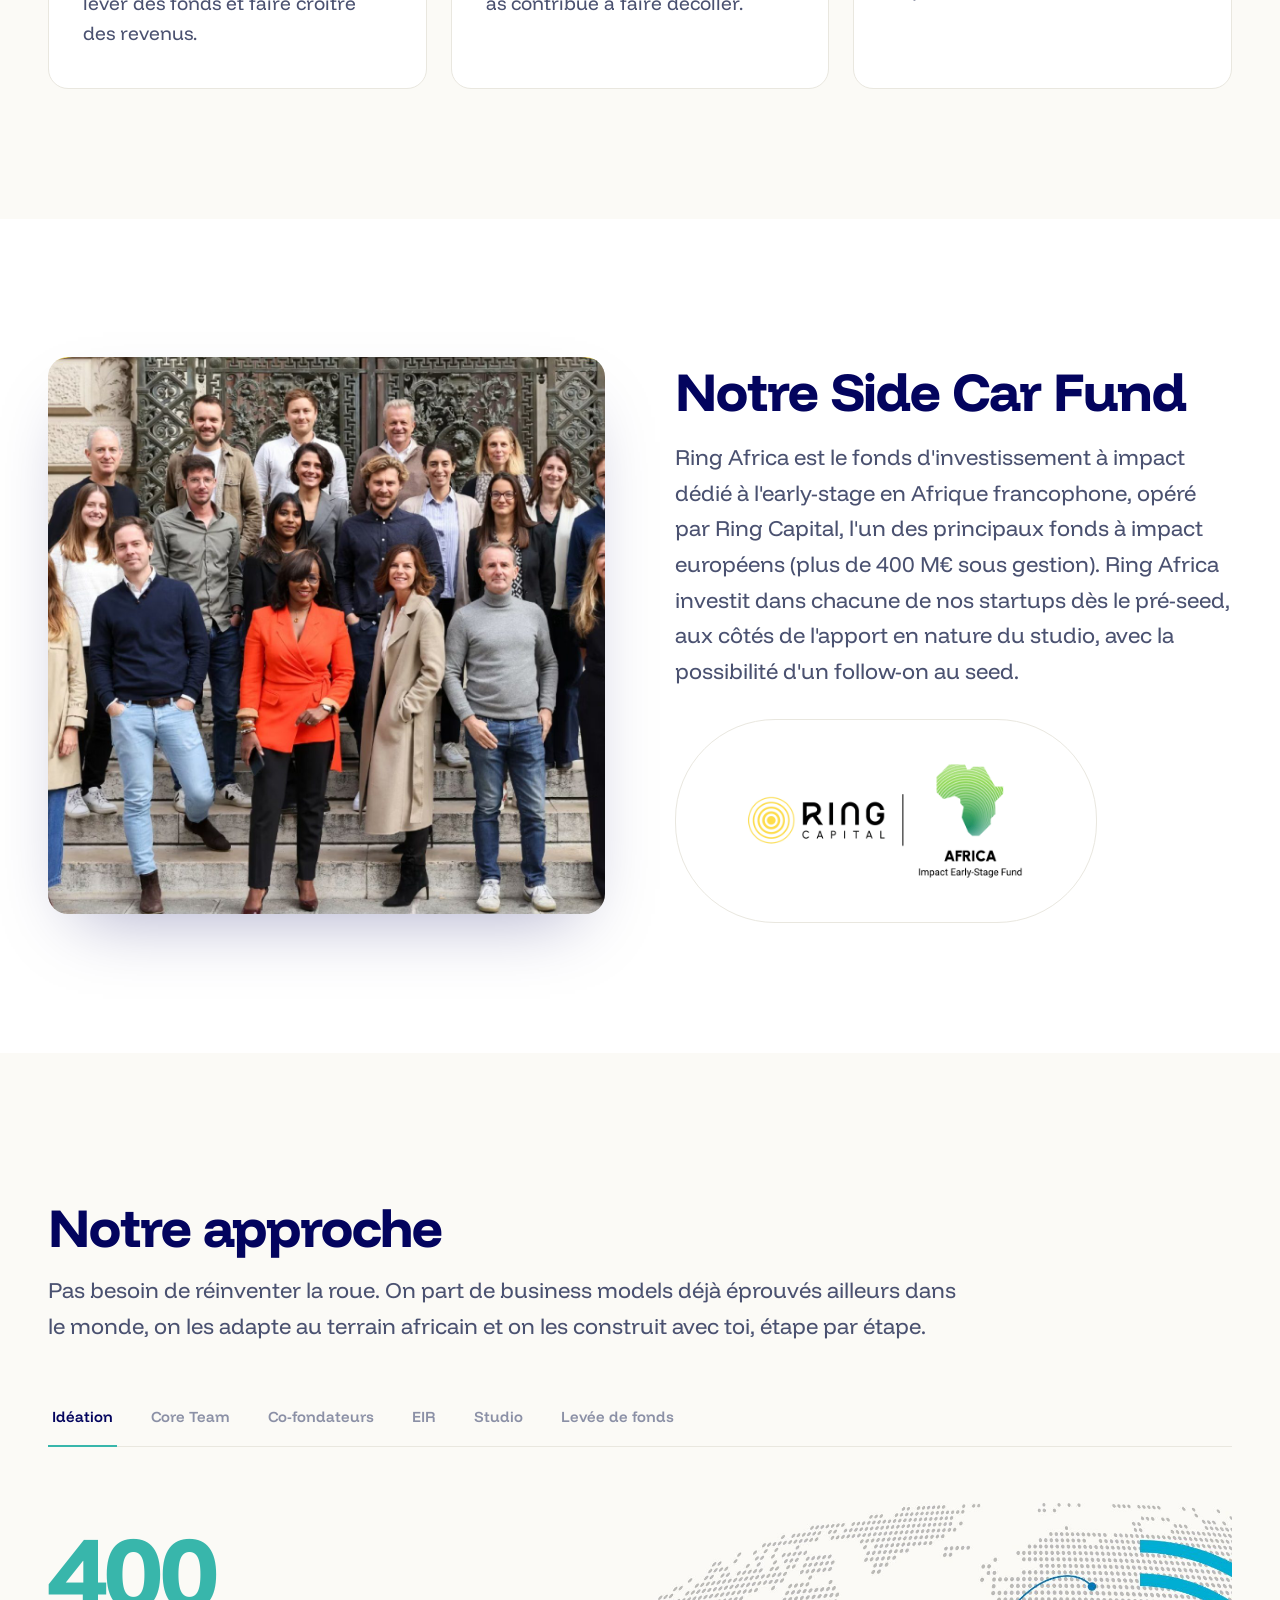
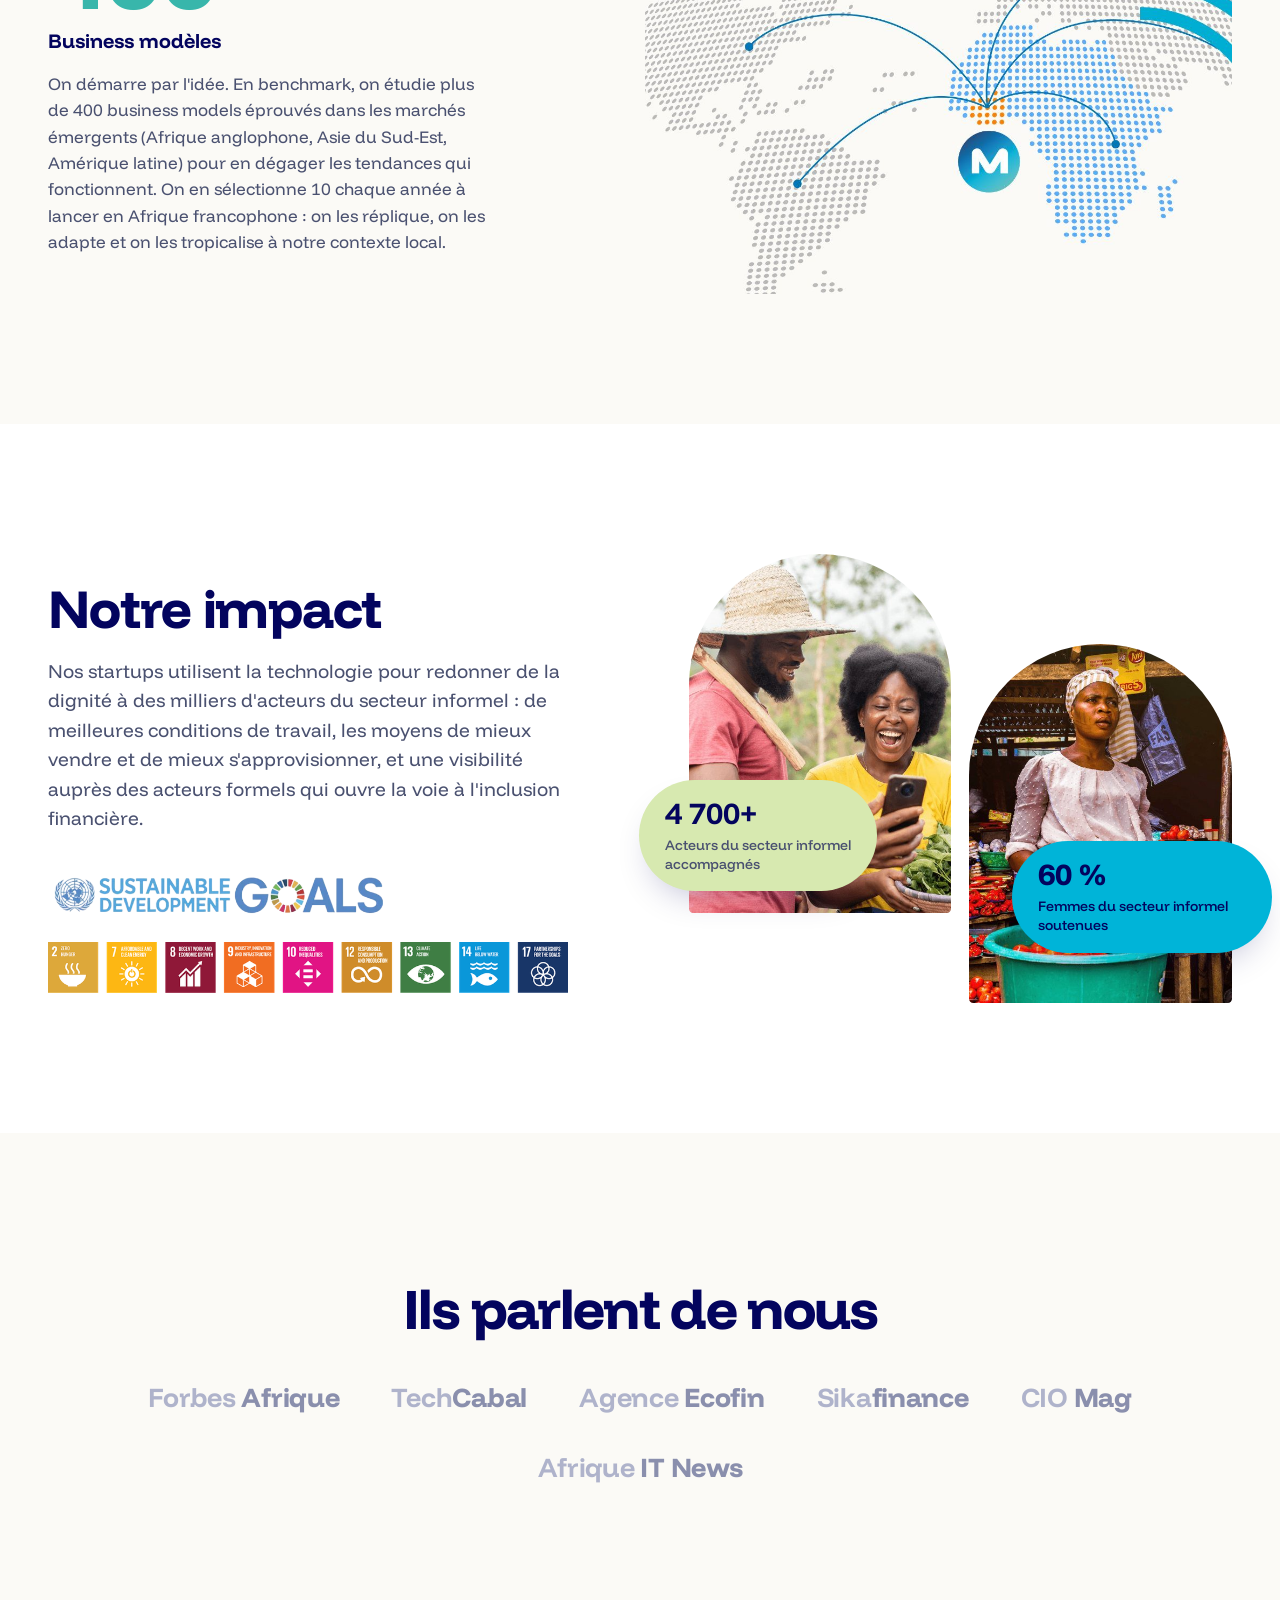
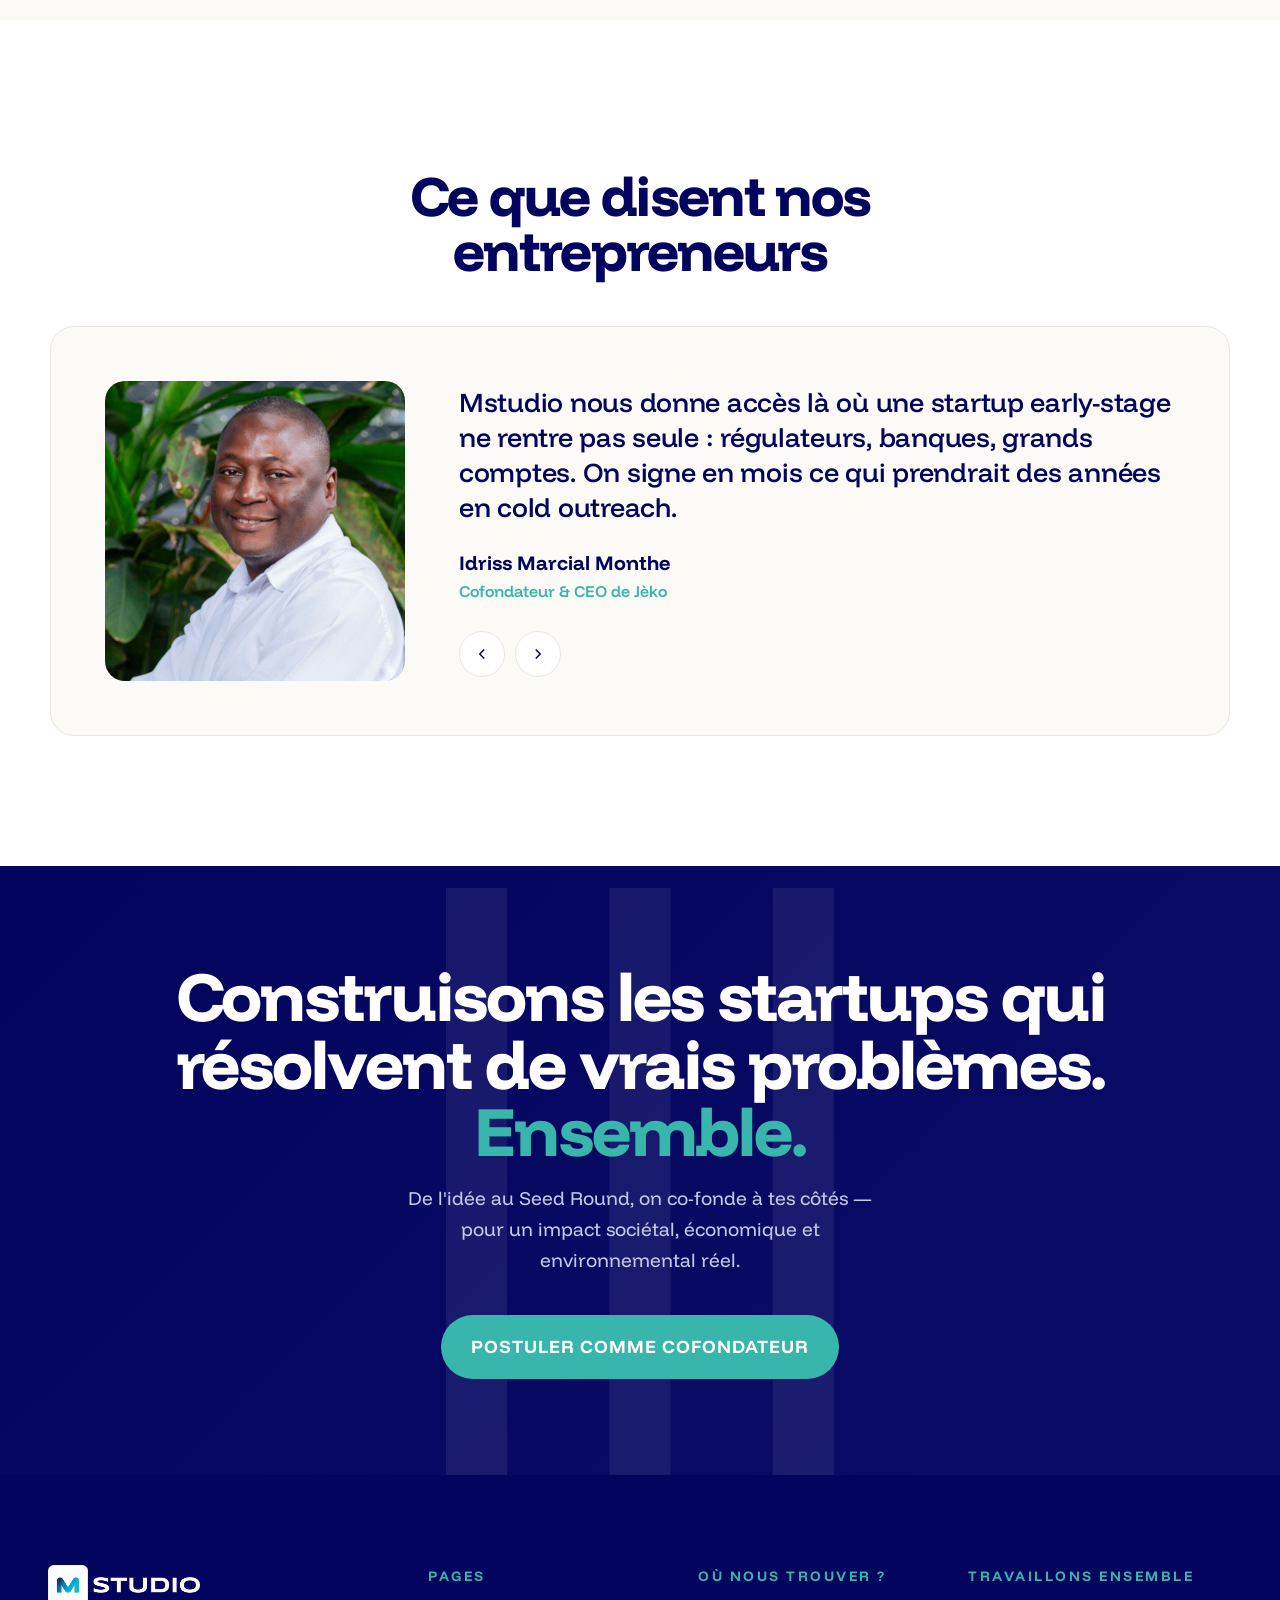
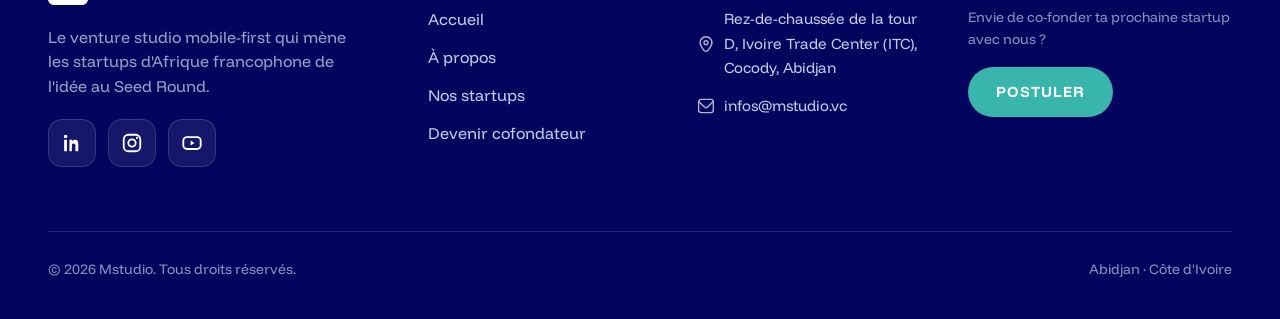
==== commit 3224102a: "v18: Yelema (startup IA), briques IA par startup, section presse, CTA postuler, Friendly VCs vers À " ====
--- a/index.html
+++ b/index.html
@@ -4,7 +4,7 @@
 <meta charset="utf-8">
 <title>Mstudio · Venture studio mobile-first d'Afrique francophone</title>
 <meta name="viewport" content="width=device-width, initial-scale=1">
-<link rel="stylesheet" href="v2.css?v=47">
+<link rel="stylesheet" href="v2.css?v=49">
 <link rel="icon" type="image/png" sizes="32x32" href="assets/favicon-32.png">
 <link rel="icon" type="image/png" sizes="256x256" href="assets/favicon.png">
 <link rel="apple-touch-icon" href="assets/apple-touch-icon.png">
@@ -131,6 +131,7 @@
       <a class="pf-card reveal" href="startup.html?id=danaya"><span class="tag">Regtech</span><div class="pf-logo"><img src="assets/startup-danaya.png" alt="Danaya"></div><div class="nm">Danaya</div><div class="sec">Regtech</div></a>
       <a class="pf-card reveal d1" href="startup.html?id=revvo"><span class="tag">Greentech</span><div class="pf-logo"><img src="assets/startup-revvo.png" alt="Revvo"></div><div class="nm">Revvo</div><div class="sec">Greentech</div></a>
       <a class="pf-card reveal d2" href="startup.html?id=doo"><span class="tag">Fintech</span><div class="pf-logo"><img src="assets/startup-doo-svg.svg" alt="doo!"></div><div class="nm">doo!</div><div class="sec">Fintech</div></a>
+      <a class="pf-card reveal d3" href="startup.html?id=yelema"><span class="tag">IA</span><div class="pf-logo"><img src="assets/yelema/yelema-icon.png?v=1" alt="Yelema"></div><div class="nm">Yelema</div><div class="sec">IA</div></a>
       <a class="pf-cta reveal d3" href="startups.html">
         <div class="big">Voir les<br><span>11 startups</span></div>
         <span class="arr-c"><svg viewBox="0 0 24 24" fill="none"><path d="M5 12h14M13 6l6 6-6 6" stroke-width="2" stroke-linecap="round" stroke-linejoin="round"/></svg></span>
@@ -152,7 +153,7 @@
       <div class="rec-card reveal d1">
         <div class="ic-img"><img src="assets/rec-2ndline.png" alt=""></div>
         <h3 style="font-size: 20px">2nd line founder</h3>
-        <p style="font-size: 19px">Tu occupes un rôle clé (technique, produit ou growth) dans une startup en forte croissance, dont tu as façonné le go-to-market et la réussite.</p>
+        <p style="font-size: 19px">Tu occupes un rôle clé (technique, produit ou growth) dans une startup en forte croissance que tu as contribué à faire décoller.</p>
       </div>
       <div class="rec-card reveal d2">
         <div class="ic-img"><img src="assets/rec-eleve.png" alt=""></div>
@@ -171,7 +172,7 @@
       <div class="reveal d1">
         <span class="eyebrow c-ocean" style="display:none;">Financement</span>
         <h2 class="disp" style="margin-top:16px;">Notre Side Car Fund</h2>
-        <p style="font-size: 22px">Ring Africa est le fonds d'investissement à impact dédié à l'early-stage en Afrique francophone, géré par Ring Capital, l'un des principaux fonds à impact européens, avec plus de 400 millions d'euros sous gestion. Ring Africa investit dans chacune de nos startups dès le pré-seed, aux côtés de l'apport en nature du studio, avec la possibilité d'un follow-on au seed.</p>
+        <p style="font-size: 22px">Ring Africa est le fonds d'investissement à impact dédié à l'early-stage en Afrique francophone, opéré par Ring Capital, l'un des principaux fonds à impact européens (plus de 400 M€ sous gestion). Ring Africa investit dans chacune de nos startups dès le pré-seed, aux côtés de l'apport en nature du studio, avec la possibilité d'un follow-on au seed.</p>
         <div class="sidecar-logos">
           <div class="sidecar-logo single" style="border-radius: 100px">
             <img src="assets/ring-africa.png" alt="Ring Capital · Africa Impact Early-Stage Fund">
@@ -186,9 +187,9 @@
 <section class="section bone">
   <div class="wrap">
     <div class="approche-head reveal">
-      <span class="eyebrow c-ocean" style="display:none;">Entrepreneurs pour entrepreneurs</span>
+      <span class="eyebrow c-ocean" style="display:none;">Notre approche</span>
       <h2 class="disp">Notre approche</h2>
-      <p style="font-size: 22px">Entrepreneurs pour entrepreneurs. Mstudio a été fondé par trois entrepreneurs avec une expérience internationale, autour du mobile, du secteur informel et de l'Afrique. On l'a vécu, maintenant on construit avec toi.</p>
+      <p style="font-size: 22px">Pas besoin de réinventer la roue. On part de business models déjà éprouvés ailleurs dans le monde, on les adapte au terrain africain et on les construit avec toi, étape par étape.</p>
     </div>
     <div class="tabs reveal d1">
       <div class="tab active" data-i="0">Idéation</div>
@@ -236,13 +237,18 @@
   </div>
 </section>
 
-<!-- ===== VCs ===== -->
-<section class="section bone vcs">
-  <div class="wrap">
-    <h3 class="reveal" style="font-size: 35px; font-weight: 900; color: rgb(0, 119, 182)"><span style="color:#38b6ab">50+ FRIENDLY VCs</span></h3>
-  </div>
-  <div class="marq reveal d1">
-    <div class="marq-track" id="marqA"></div>
+<!-- ===== PRESSE ===== -->
+<section class="section bone press">
+  <div class="wrap">
+    <div class="shead center reveal" style="margin-bottom:40px;"><span class="eyebrow c-ocean" style="display:none;">Presse</span><h2 class="disp">Ils parlent de nous</h2></div>
+    <div class="press-row reveal d1">
+      <span class="press-logo">Forbes <b>Afrique</b></span>
+      <span class="press-logo">Tech<b>Cabal</b></span>
+      <span class="press-logo">Agence <b>Ecofin</b></span>
+      <span class="press-logo">Sika<b>finance</b></span>
+      <span class="press-logo">CIO <b>Mag</b></span>
+      <span class="press-logo">Afrique <b>IT News</b></span>
+    </div>
   </div>
 </section>
 
@@ -268,8 +274,8 @@
 <section id="cta" style="padding:0;">
   <div class="cta cta-flush reveal">
     <img class="side-pat right" src="assets/pat-equite.svg" alt="" style="opacity:.07;width:90%;height:auto;right:auto;left:50%;top:auto;bottom:-30%;transform:translateX(-50%) rotate(-90deg);transform-origin:center;">
-    <h2 class="disp" style="color: rgb(255, 255, 255)">Construisons la prochaine grande startup. <span class="tint">Ensemble.</span></h2>
-    <p class="cta-sub">De l'idée au Seed Round, on co-fonde à tes côtés.</p>
+    <h2 class="disp" style="color: rgb(255, 255, 255)">Construisons les startups qui résolvent de vrais problèmes. <span class="tint">Ensemble.</span></h2>
+    <p class="cta-sub">De l'idée au Seed Round, on co-fonde à tes côtés — pour un impact sociétal, économique et environnemental réel.</p>
     <div class="cta-actions">
       <a href="https://mstudio.recruitee.com" target="_blank" rel="noopener" class="btn btn-accent">Postuler comme cofondateur</a>
     </div>
@@ -306,17 +312,15 @@
         </div>
       </div>
       <div>
-        <h4>S'inscrire À Notre Newsletter</h4>
-        <div class="footer-news">
-          <form onsubmit="event.preventDefault();this.reset();">
-            <input type="email" placeholder="Entrez votre e-mail" required>
-            <button type="submit" aria-label="S'inscrire"><svg viewBox="0 0 24 24"><path d="M2 21l21-9L2 3v7l15 2-15 2v7z"/></svg></button>
-          </form>
+        <h4>Travaillons ensemble</h4>
+        <div class="footer-join">
+          <p>Envie de co-fonder ta prochaine startup avec nous ?</p>
+          <a href="https://mstudio.recruitee.com" target="_blank" rel="noopener" class="btn btn-accent footer-apply">Postuler</a>
         </div>
       </div>
     </div>
     <div class="footer-bot">
-      <span>© 2026 Mstudio</span>
+      <span>© 2026 Mstudio. Tous droits réservés.</span>
       <span>Abidjan · Côte d'Ivoire</span>
     </div>
   </div>
@@ -368,16 +372,7 @@
 }
 document.querySelectorAll('.tab').forEach(t=>t.addEventListener('click',()=>{document.querySelectorAll('.tab').forEach(x=>x.classList.remove('active'));t.classList.add('active');renderAp(+t.dataset.i);}));
 
-/* VC marquee */
-(function(){
-  const total=50, half=25;
-  function fill(el, start, end){
-    let h='';
-    for(let n=start;n<=end;n++){ const id=String(n).padStart(2,'0'); h+='<div class="marq-logo"><img src="assets/vclogo/'+id+'.png" alt="" loading="lazy"></div>'; }
-    el.innerHTML = h + h; // duplicate for seamless loop
-  }
-  fill(document.getElementById('marqA'), 1, total);
-})();
+/* VC marquee déplacé sur la page À propos */
 
 /* Testimonials */
 const T=[
--- a/v2.css
+++ b/v2.css
@@ -480,3 +480,15 @@
 .join-band p{margin:0;color:#cfd4ee;font-size:16px;line-height:1.6;max-width:64ch;}
 .join-band .btn{flex:none;}
 @media(max-width:820px){.join-band{flex-direction:column;align-items:flex-start;padding:34px 28px;}.join-band .btn{width:100%;max-width:340px;justify-content:center;}}
+
+/* Presse — Ils parlent de nous */
+.press-row{display:flex;flex-wrap:wrap;justify-content:center;align-items:center;gap:26px 52px;}
+.press-logo{font-family:'Funnel Display',sans-serif;font-size:27px;font-weight:700;color:#9aa0c0;letter-spacing:-.01em;white-space:nowrap;opacity:.78;transition:opacity .3s,color .3s;}
+.press-logo b{font-weight:800;color:#6b7299;transition:color .3s;}
+.press-logo:hover{opacity:1;color:var(--space);}
+.press-logo:hover b{color:var(--ocean);}
+@media(max-width:600px){.press-row{gap:18px 30px;}.press-logo{font-size:20px;}}
+
+/* Footer — CTA Travaillons ensemble */
+.footer-join p{color:#8b91bb;font-size:14px;line-height:1.55;margin:0 0 16px;}
+.footer-apply{font-size:15px;padding:13px 28px;height:auto;}
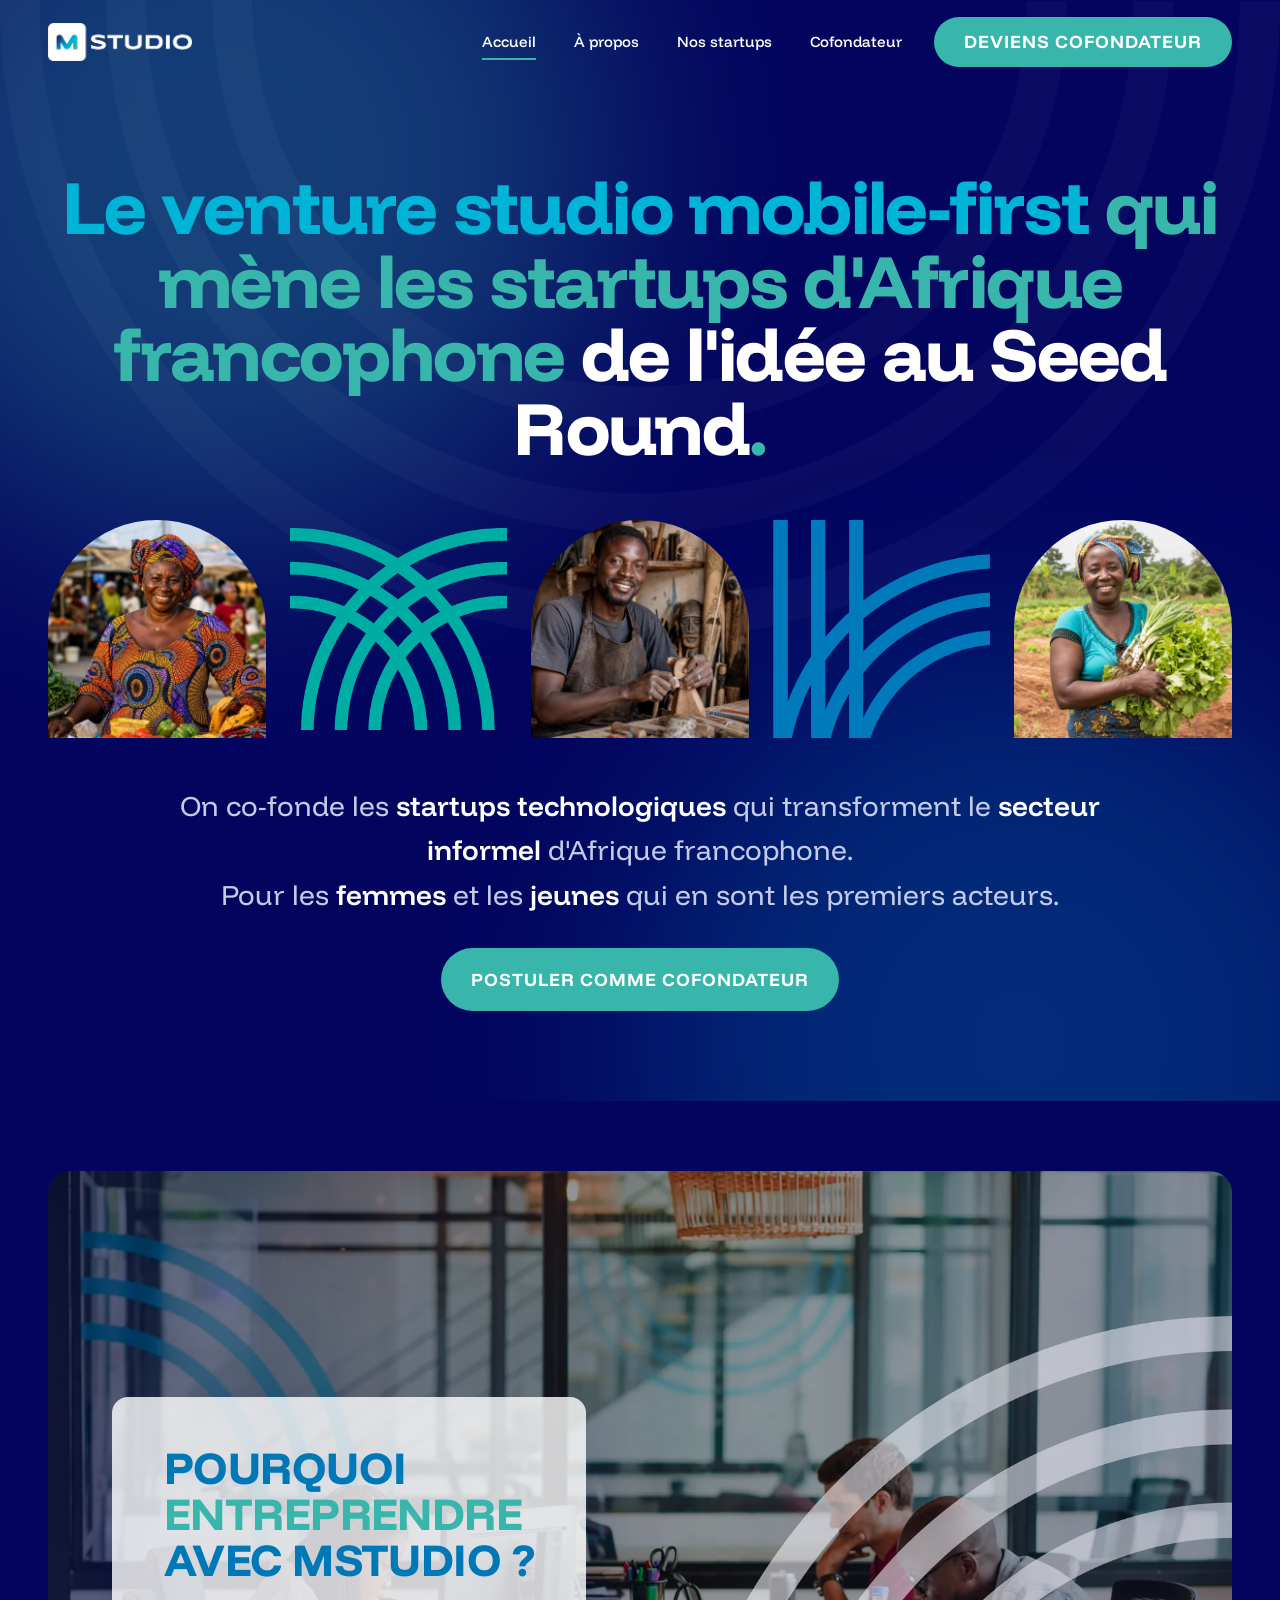
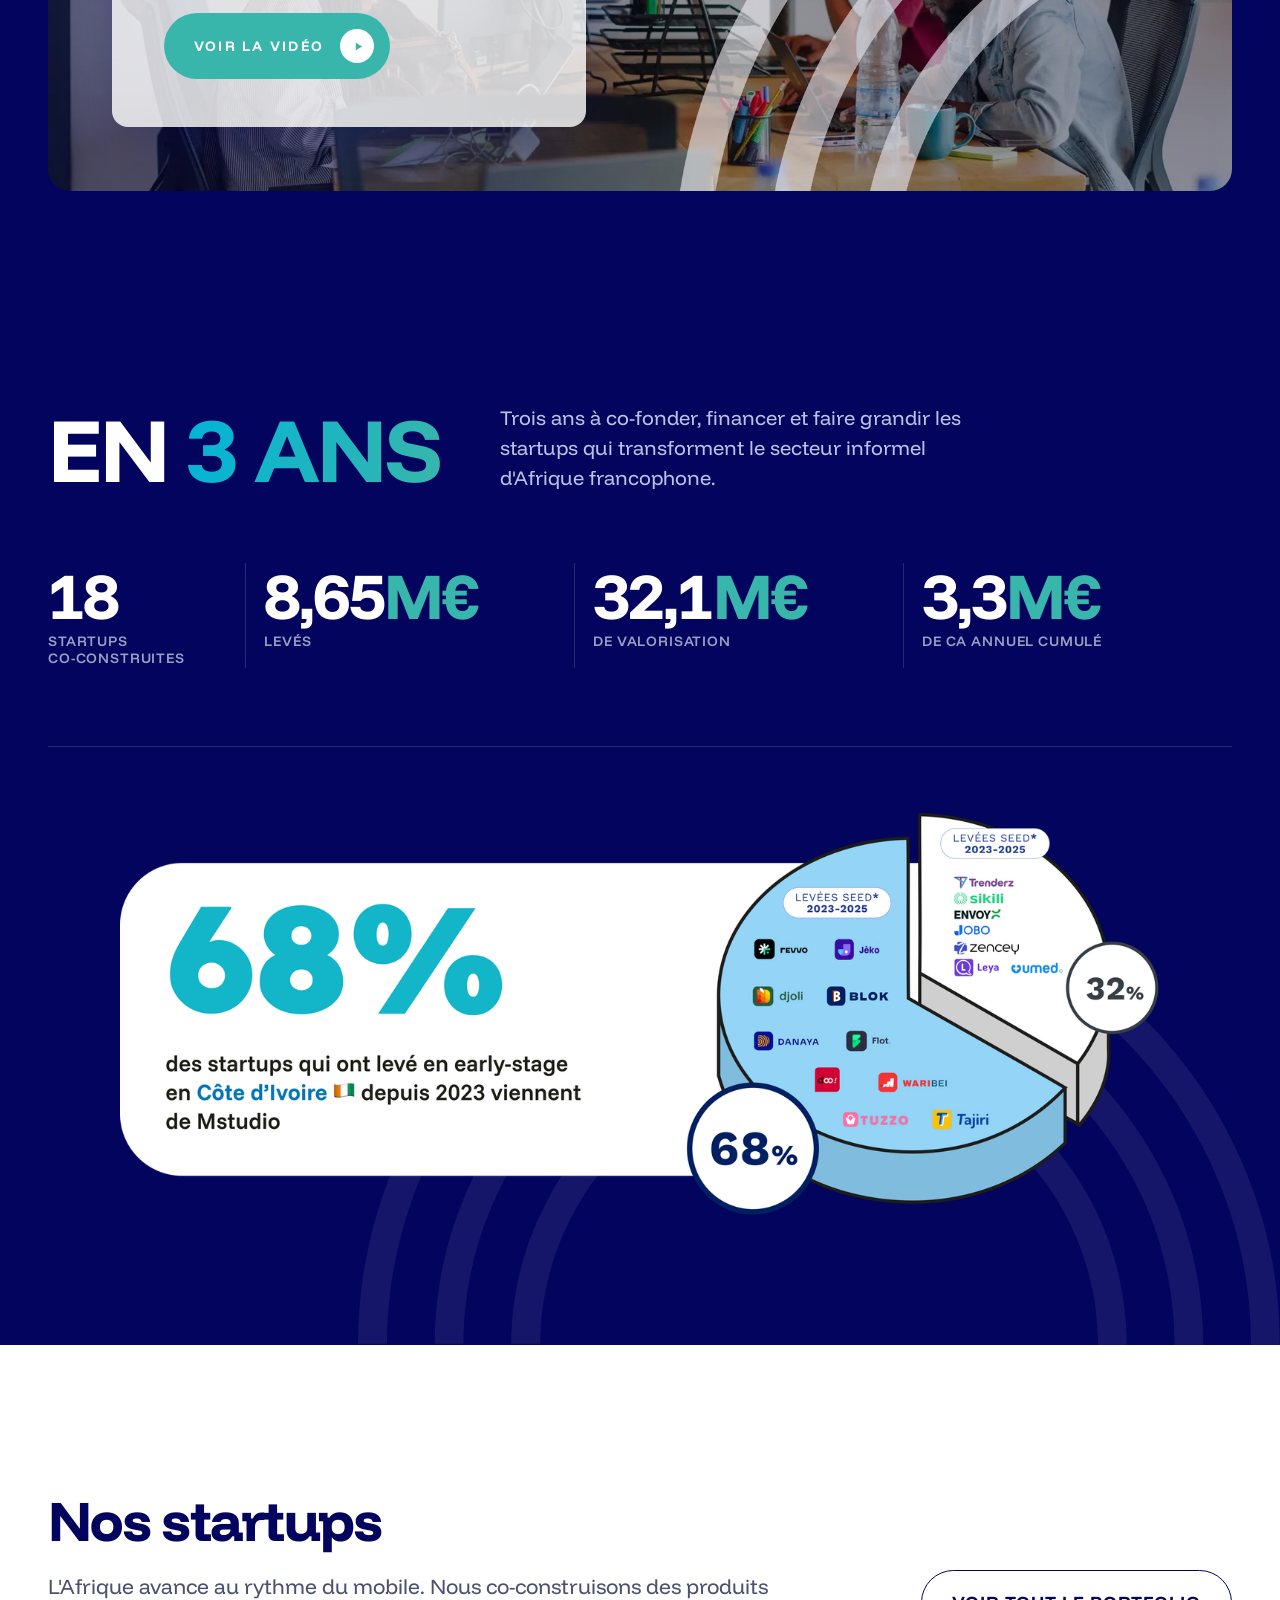
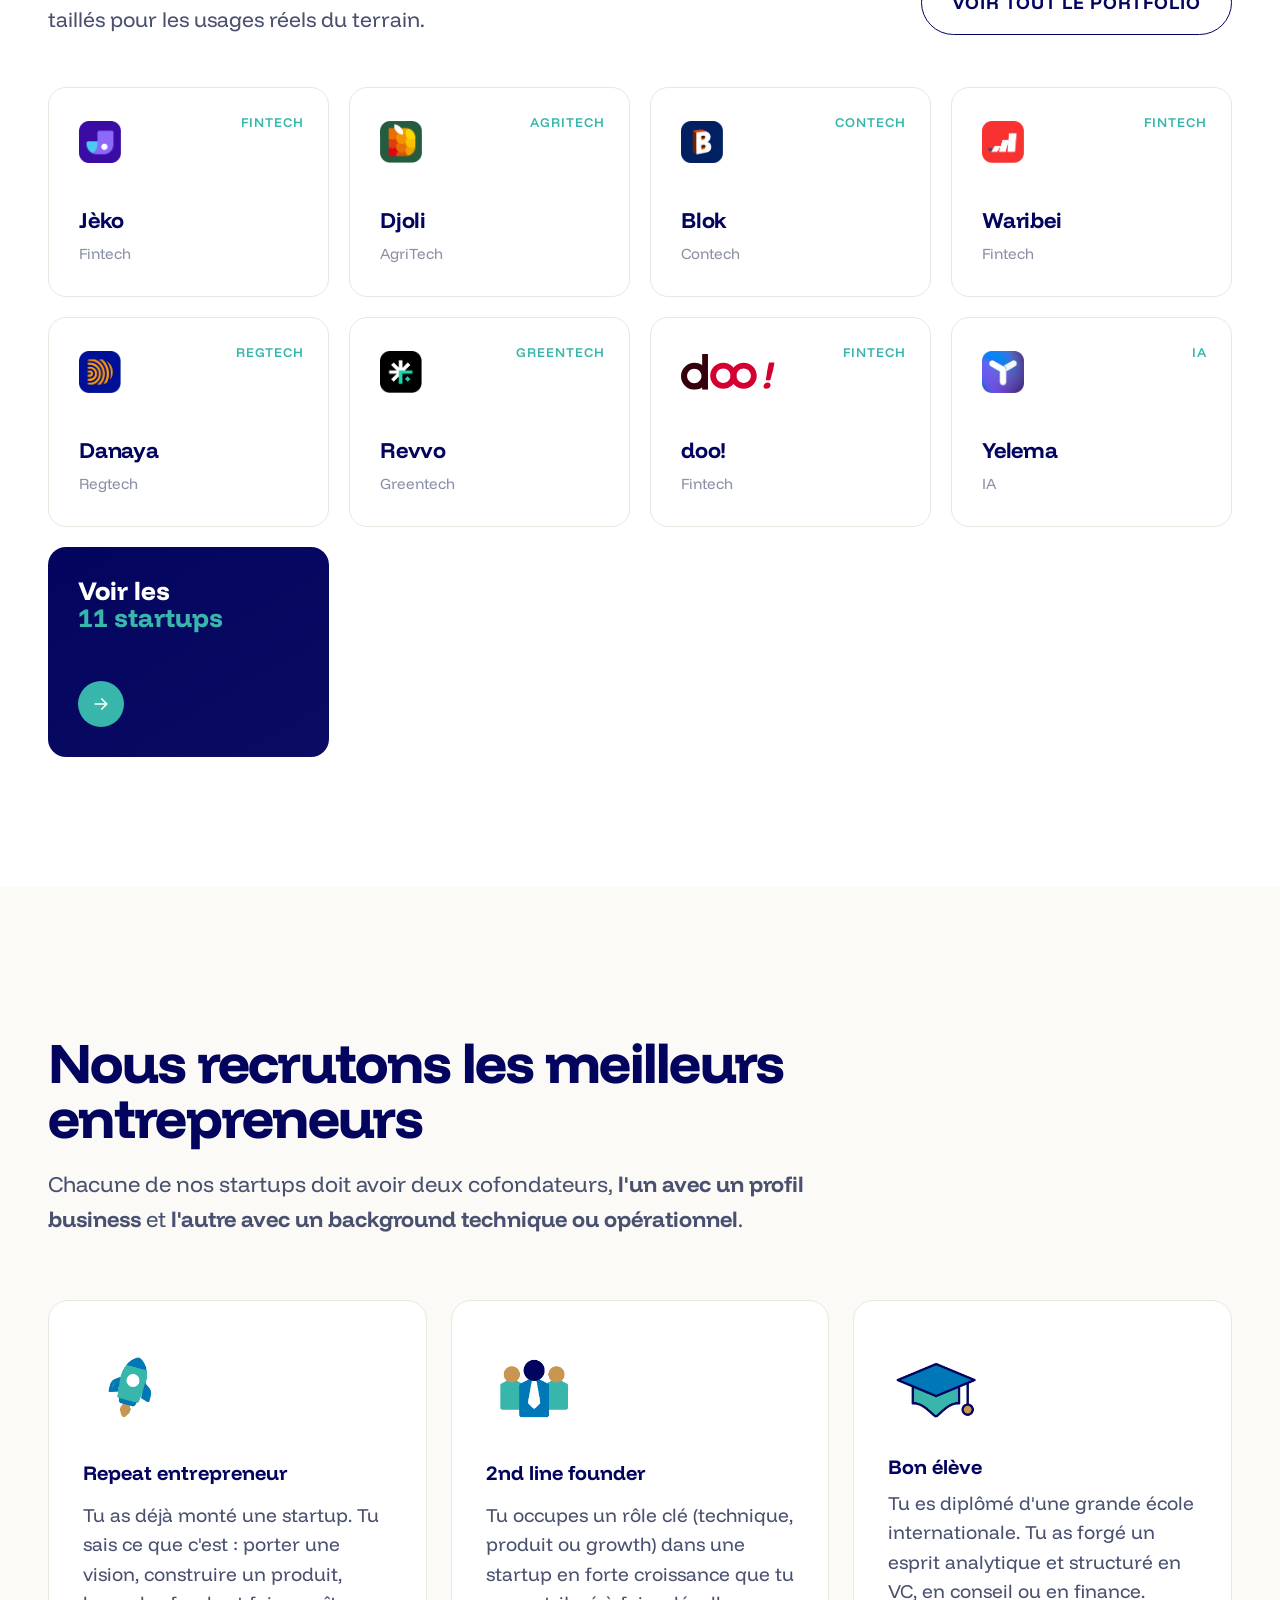
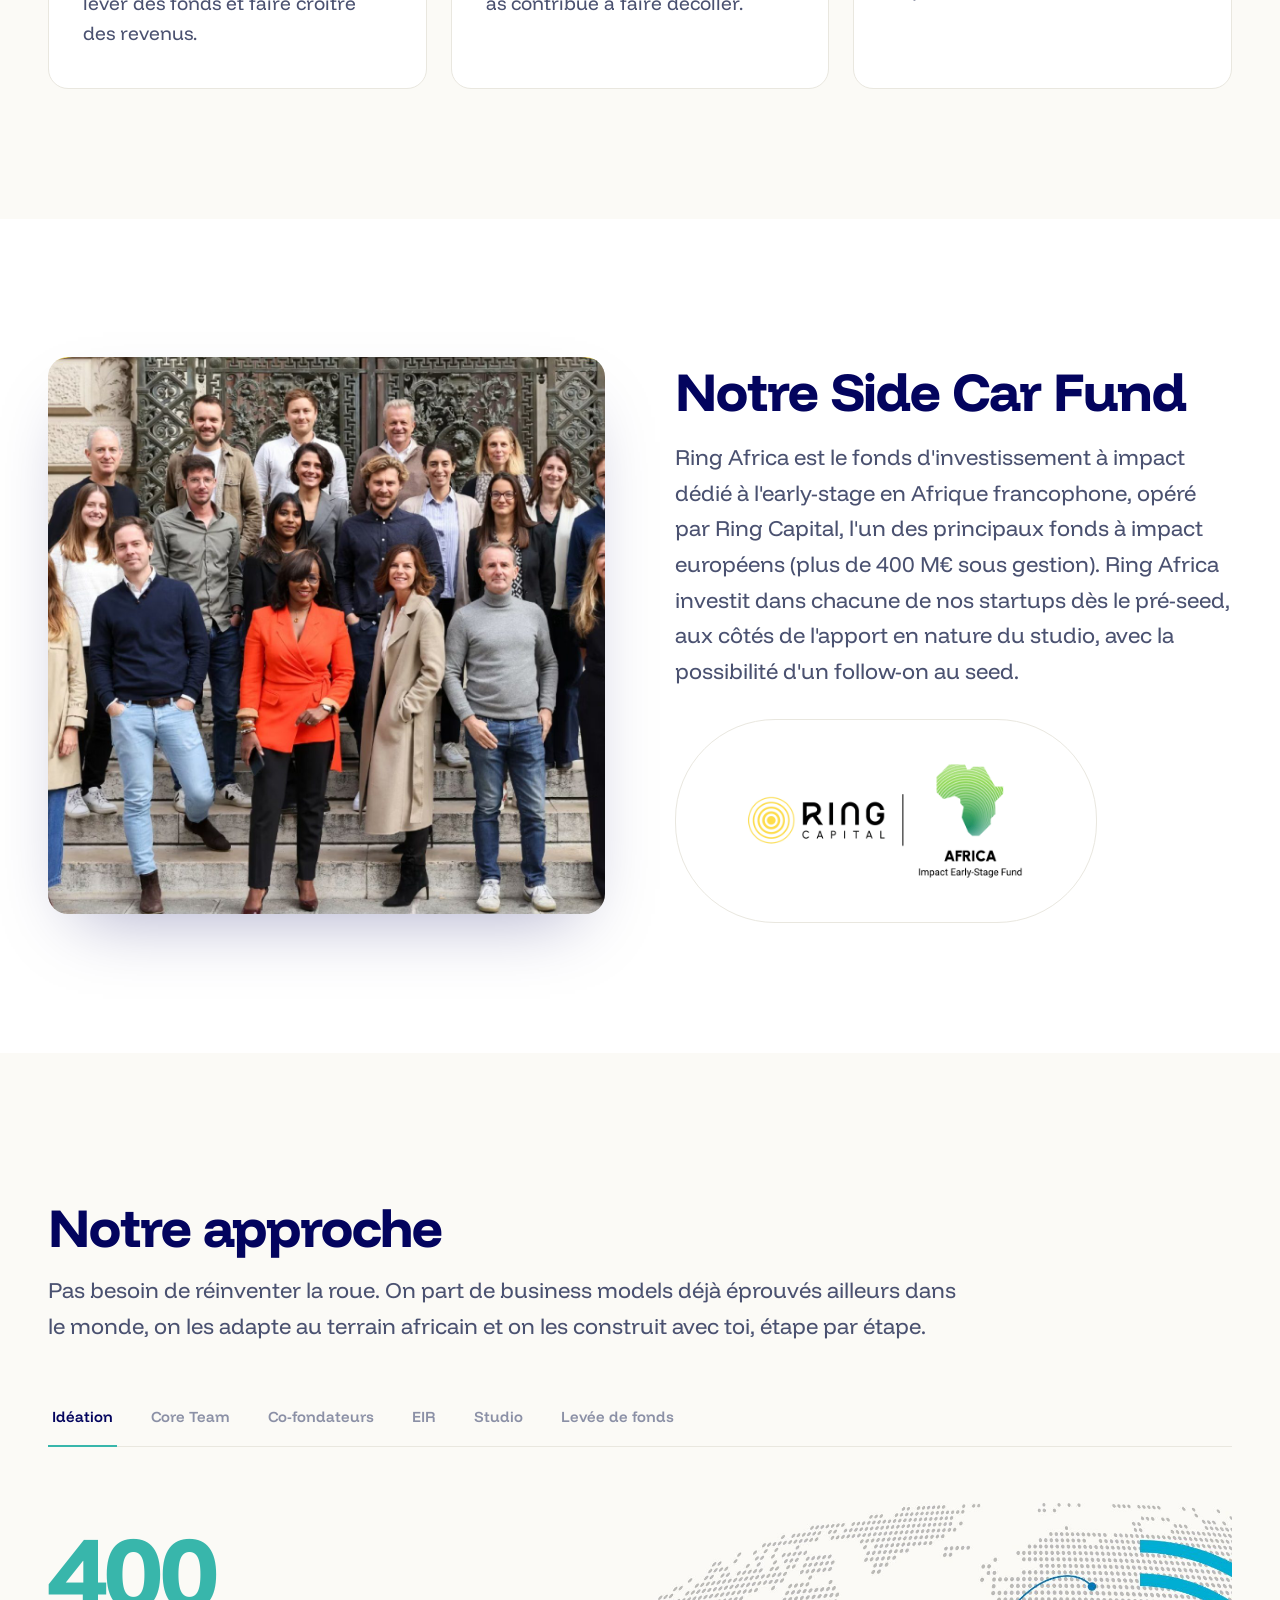
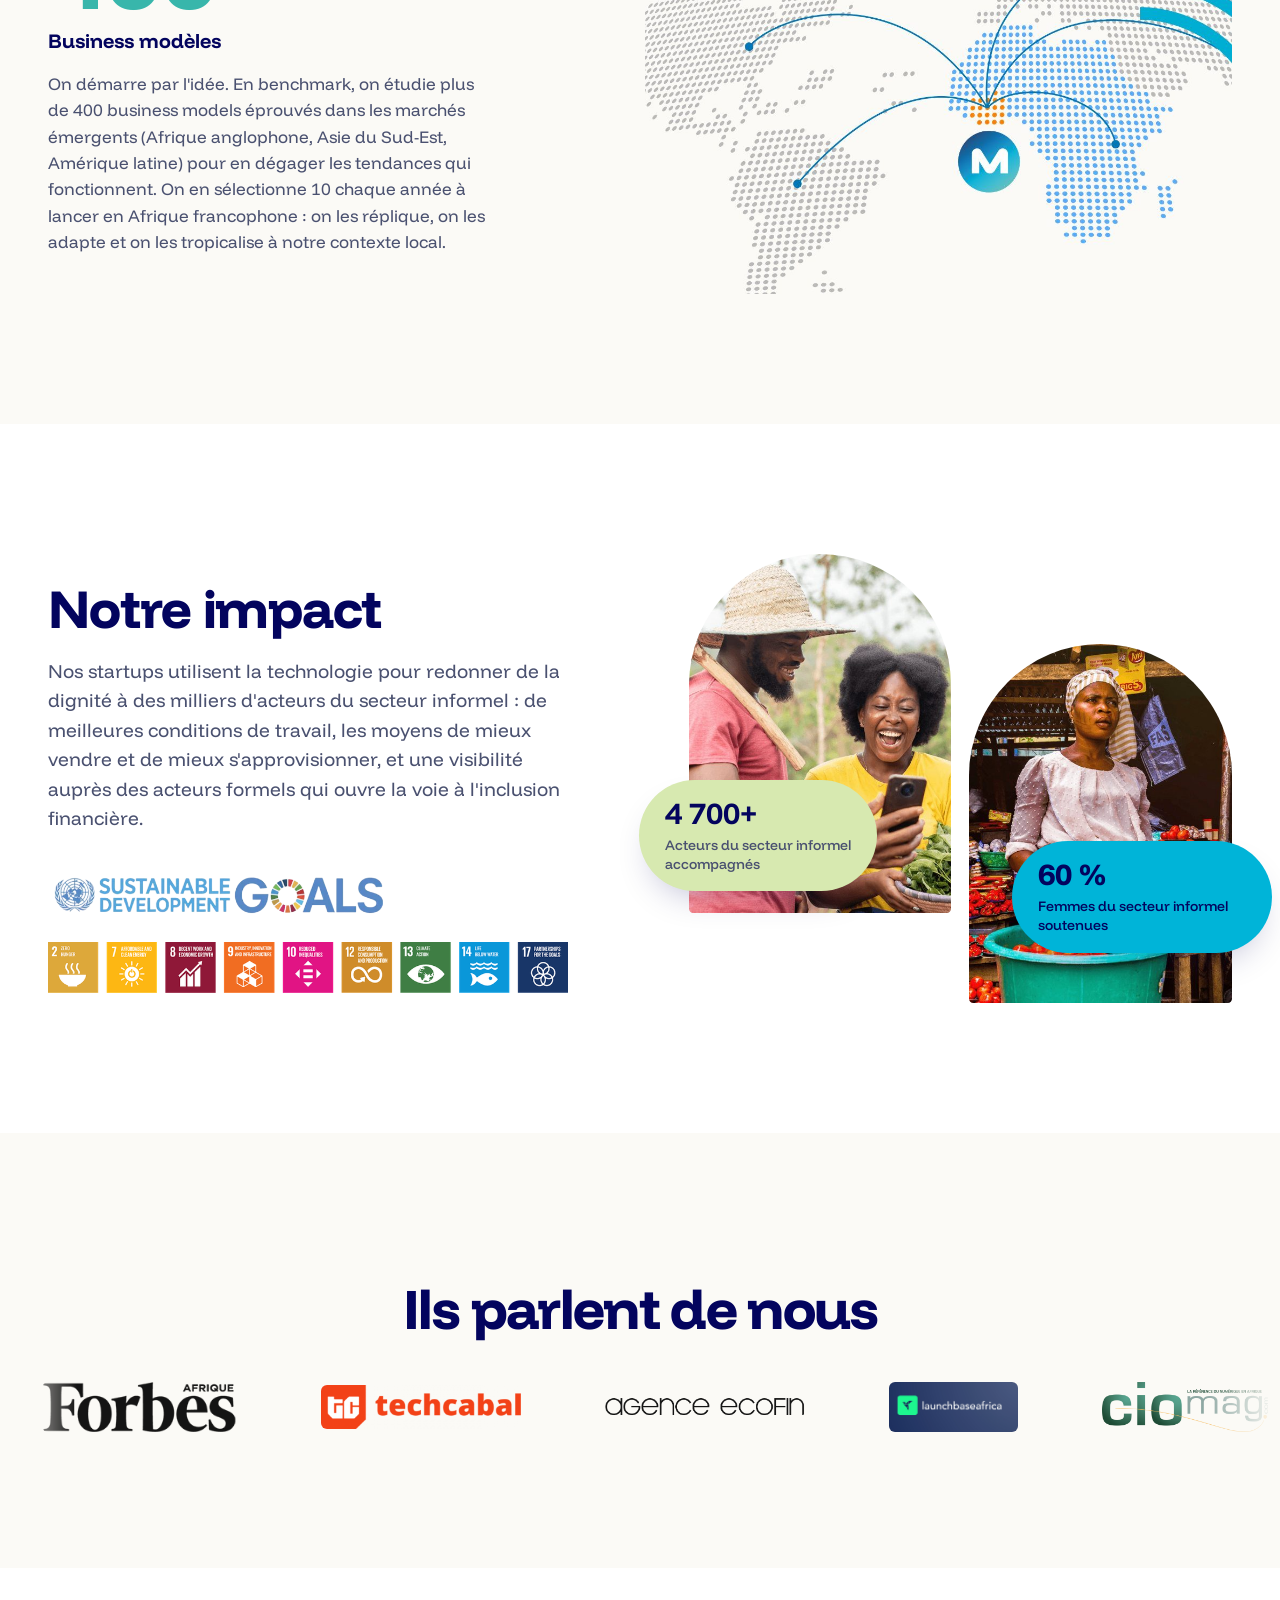
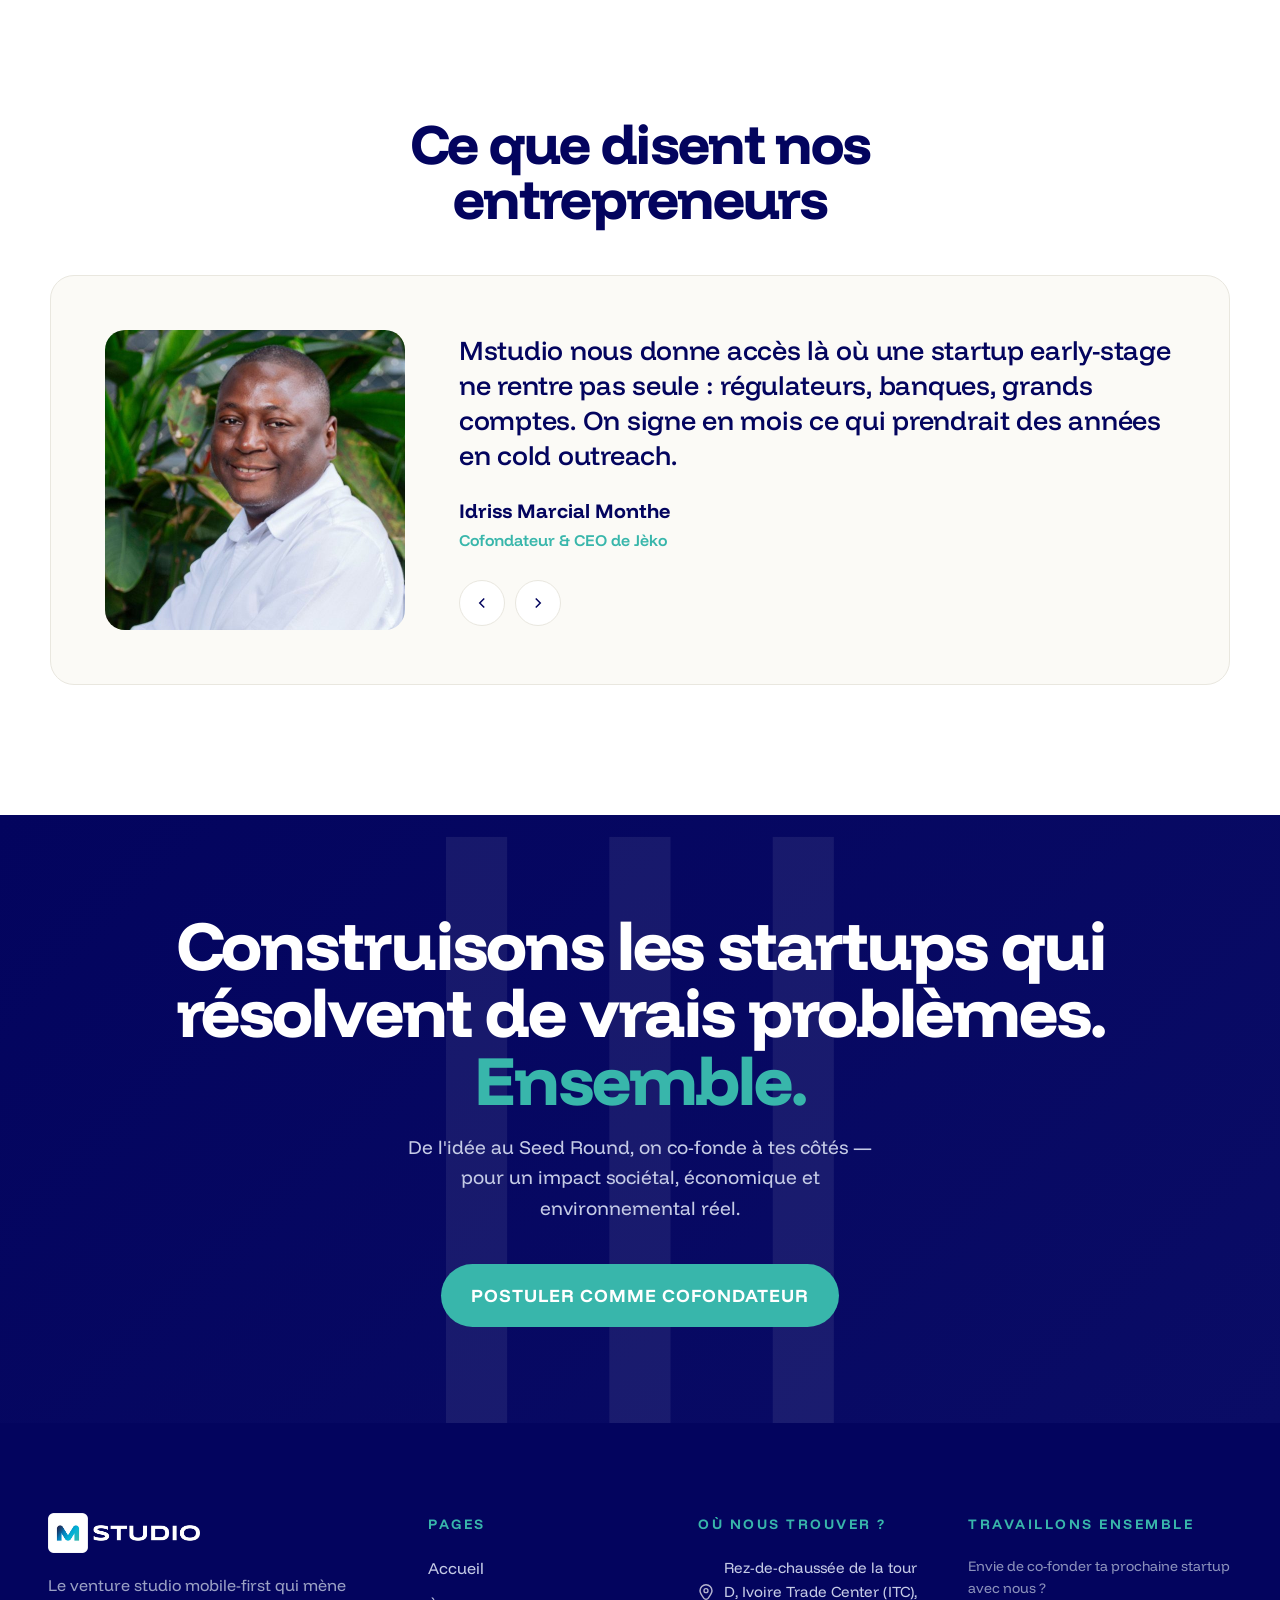
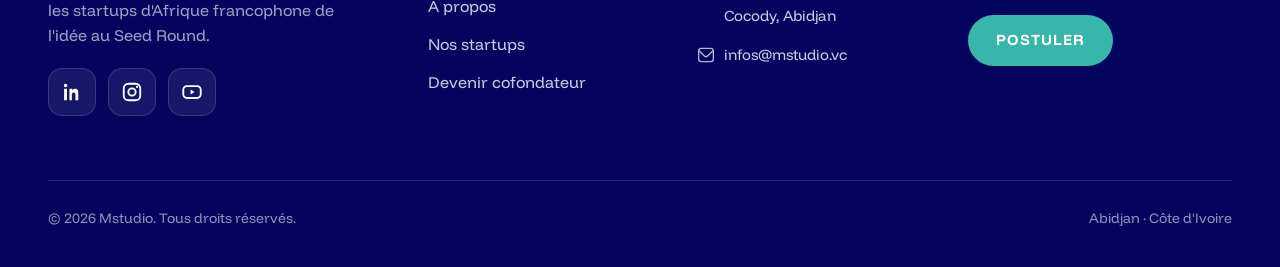
==== commit 0b376749: "Medias: vrais logos presse (marquee 1 ligne, liens articles verifies) + titre 50+ Friendly VCs sur A" ====
--- a/index.html
+++ b/index.html
@@ -4,7 +4,7 @@
 <meta charset="utf-8">
 <title>Mstudio · Venture studio mobile-first d'Afrique francophone</title>
 <meta name="viewport" content="width=device-width, initial-scale=1">
-<link rel="stylesheet" href="v2.css?v=49">
+<link rel="stylesheet" href="v2.css?v=50">
 <link rel="icon" type="image/png" sizes="32x32" href="assets/favicon-32.png">
 <link rel="icon" type="image/png" sizes="256x256" href="assets/favicon.png">
 <link rel="apple-touch-icon" href="assets/apple-touch-icon.png">
@@ -239,15 +239,10 @@
 
 <!-- ===== PRESSE ===== -->
 <section class="section bone press">
-  <div class="wrap">
+  <div class="wrap" style="max-width:none;padding-left:0;padding-right:0;">
     <div class="shead center reveal" style="margin-bottom:40px;"><span class="eyebrow c-ocean" style="display:none;">Presse</span><h2 class="disp">Ils parlent de nous</h2></div>
-    <div class="press-row reveal d1">
-      <span class="press-logo">Forbes <b>Afrique</b></span>
-      <span class="press-logo">Tech<b>Cabal</b></span>
-      <span class="press-logo">Agence <b>Ecofin</b></span>
-      <span class="press-logo">Sika<b>finance</b></span>
-      <span class="press-logo">CIO <b>Mag</b></span>
-      <span class="press-logo">Afrique <b>IT News</b></span>
+    <div class="pmarq reveal d1">
+      <div class="pmarq-track" id="pmarq"></div>
     </div>
   </div>
 </section>
@@ -374,6 +369,25 @@
 
 /* VC marquee déplacé sur la page À propos */
 
+/* Presse — bande de logos cliquables vers les articles vérifiés */
+const PRESS=[
+ {n:"Forbes Afrique",f:"forbes-afrique.png",u:"https://www.pressreader.com/france/forbes-afrique/20230601/282561612772186"},
+ {n:"TechCabal",f:"techcabal.png",u:"https://techcabal.com/2023/03/24/ivorian-mstudio/"},
+ {n:"Agence Ecofin",f:"agence-ecofin.png",u:"https://www.agenceecofin.com/entreprendre/3105-108788-mstudio-notre-demarche-vise-a-combler-le-fosse-d-investissement-en-afrique-francophone"},
+ {n:"Launch Base Africa",f:"launchbase-africa.jpg",u:"https://launchbaseafrica.com/2026/02/24/the-diaspora-founder-formula-behind-cote-divoires-most-prolific-venture-studio/"},
+ {n:"CIO Mag",f:"cio-mag.png",u:"https://cio-mag.com/cote-divoire-mstudio-chacune-de-nos-startups-recoit-un-investissement-preseed-de-250-000-euros/"},
+ {n:"We Are Tech Africa",f:"wearetech.png",u:"https://www.wearetech.africa/fr/fils/tech-stars/avec-mstudio-la-congolaise-leslie-ossete-veut-lancer-30-champions-de-la-tech-en-afrique-de-l-ouest-francophone"},
+ {n:"Sikafinance",f:"sikafinance.png",u:"https://www.sikafinance.com/marches/mstudio-createur-de-startups-sinstalle-a-abidjan-pour-couvrir-lafrique-francophone_39602"},
+ {n:"Afrique IT News",f:"afrique-it-news.png",u:"https://afriqueitnews.com/startups/mstudio-transforme-startups-afrique-francophone-cote-ivoire/"},
+ {n:"CEO Afrique",f:"ceo-afrique.png",u:"https://www.ceoafrique.com/post/mstudio-startup-tech-africaine"},
+ {n:"Techpoint Africa",f:"techpoint.png",u:"https://techpoint.africa/insight/mstudio-wants-to-spur-growth-in-francophone-africa/"},
+];
+(function(){
+  const el=document.getElementById('pmarq'); if(!el) return;
+  const one=PRESS.map(p=>`<a class="pmarq-logo" href="${p.u}" target="_blank" rel="noopener noreferrer" title="${p.n} — lire l'article"><img src="assets/presslogo/${p.f}" alt="${p.n}" loading="lazy"></a>`).join('');
+  el.innerHTML=one+one; /* duplication pour boucle continue */
+})();
+
 /* Testimonials */
 const T=[
  {q:"Mstudio nous donne accès là où une startup early-stage ne rentre pas seule : régulateurs, banques, grands comptes. On signe en mois ce qui prendrait des années en cold outreach.",n:"Idriss Marcial Monthe",r:"Cofondateur & CEO de Jèko",i:"assets/f-idriss-sm.jpg"},
--- a/v2.css
+++ b/v2.css
@@ -403,6 +403,16 @@
 @keyframes marqA{from{transform:translateX(0)}to{transform:translateX(-50%)}}
 @keyframes marqB{from{transform:translateX(-50%)}to{transform:translateX(0)}}
 @media(prefers-reduced-motion:reduce){.marq-track{animation:none;}}
+
+/* Presse — bande logos une seule ligne */
+.pmarq{overflow:hidden;-webkit-mask:linear-gradient(90deg,transparent,#000 6%,#000 94%,transparent);mask:linear-gradient(90deg,transparent,#000 6%,#000 94%,transparent);}
+.pmarq-track{display:flex;align-items:center;gap:0;width:max-content;animation:marqA 50s linear infinite;}
+.pmarq:hover .pmarq-track{animation-play-state:paused;}
+.pmarq-logo{flex:0 0 auto;height:62px;display:flex;align-items:center;justify-content:center;padding:0 42px;transition:transform .25s,opacity .25s;opacity:.92;}
+.pmarq-logo:hover{transform:translateY(-2px);opacity:1;}
+.pmarq-logo img{height:auto;width:auto;max-height:50px;max-width:200px;object-fit:contain;border-radius:6px;}
+@media(prefers-reduced-motion:reduce){.pmarq-track{animation:none;}}
+@media(max-width:760px){.pmarq-logo{padding:0 28px;height:50px;}.pmarq-logo img{max-height:40px;max-width:150px;}}
 
 /* ---------- Responsive ---------- */
 @media(max-width:1080px){
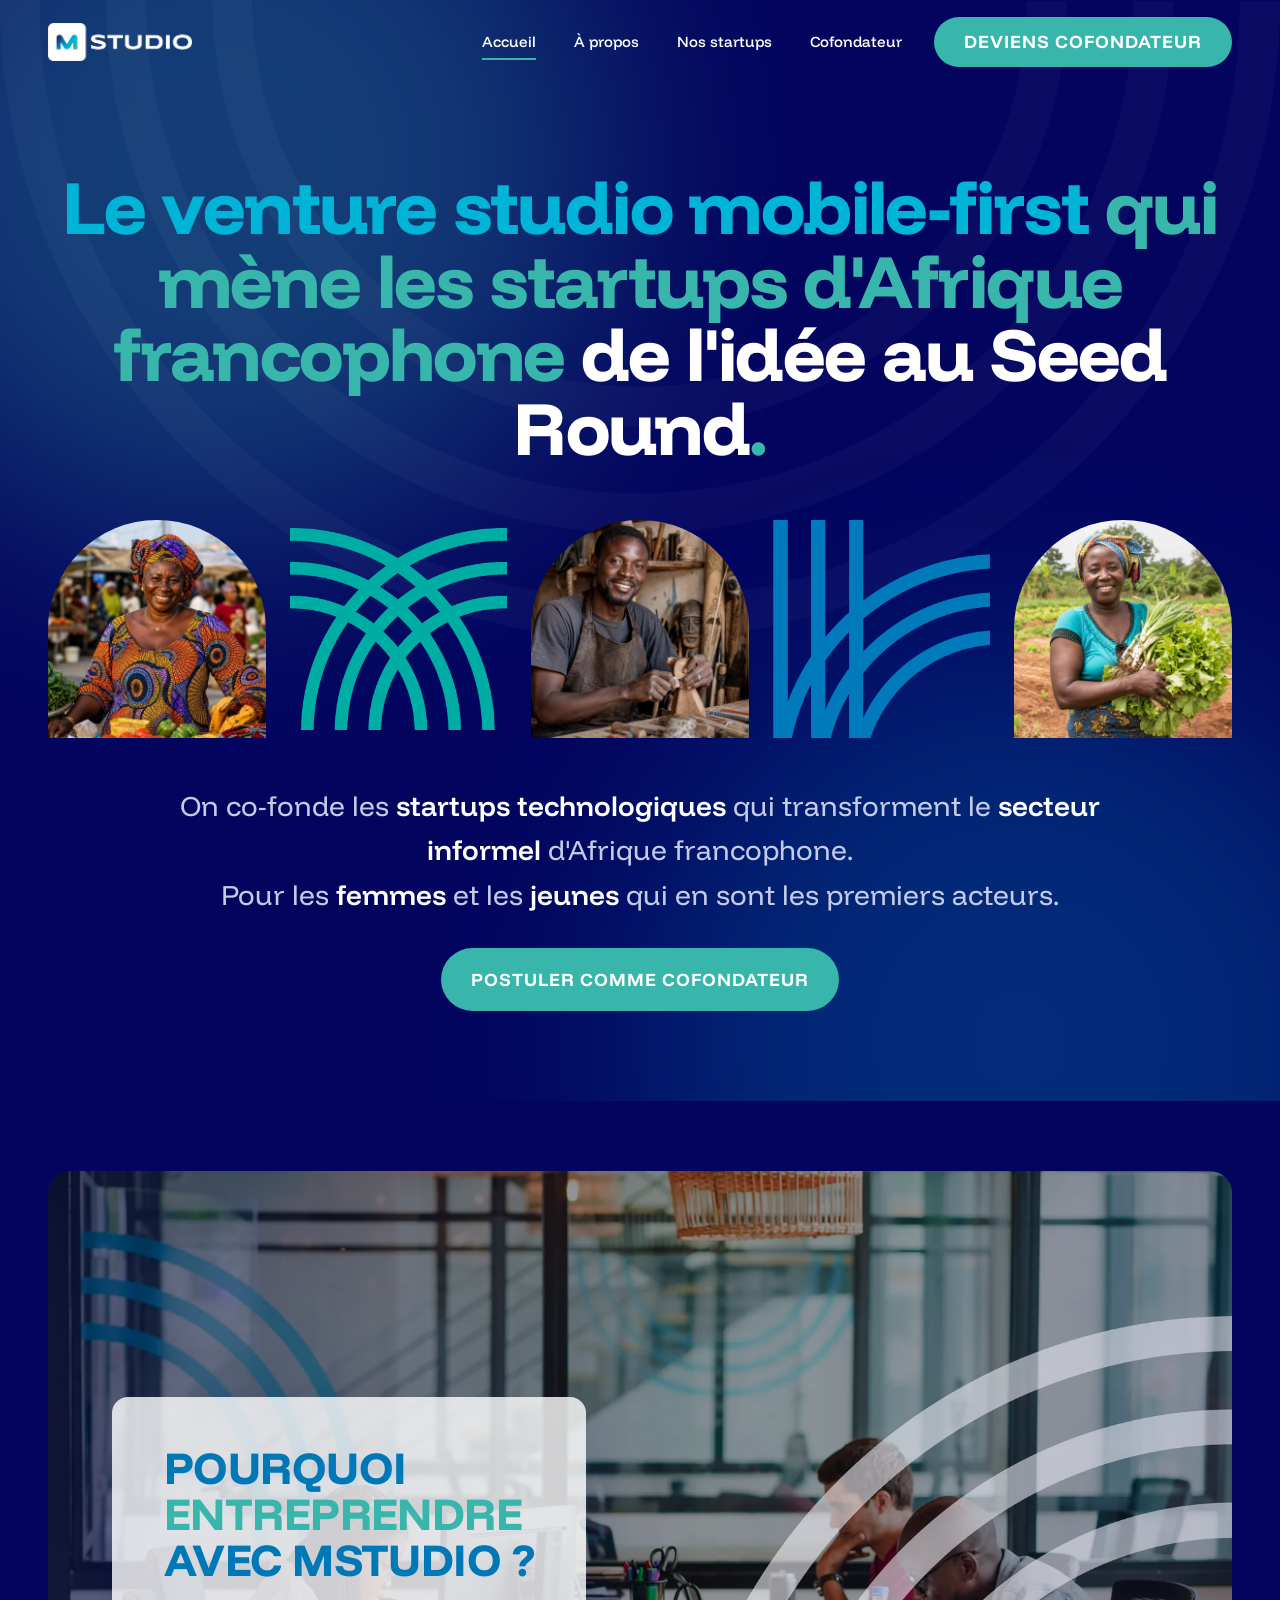
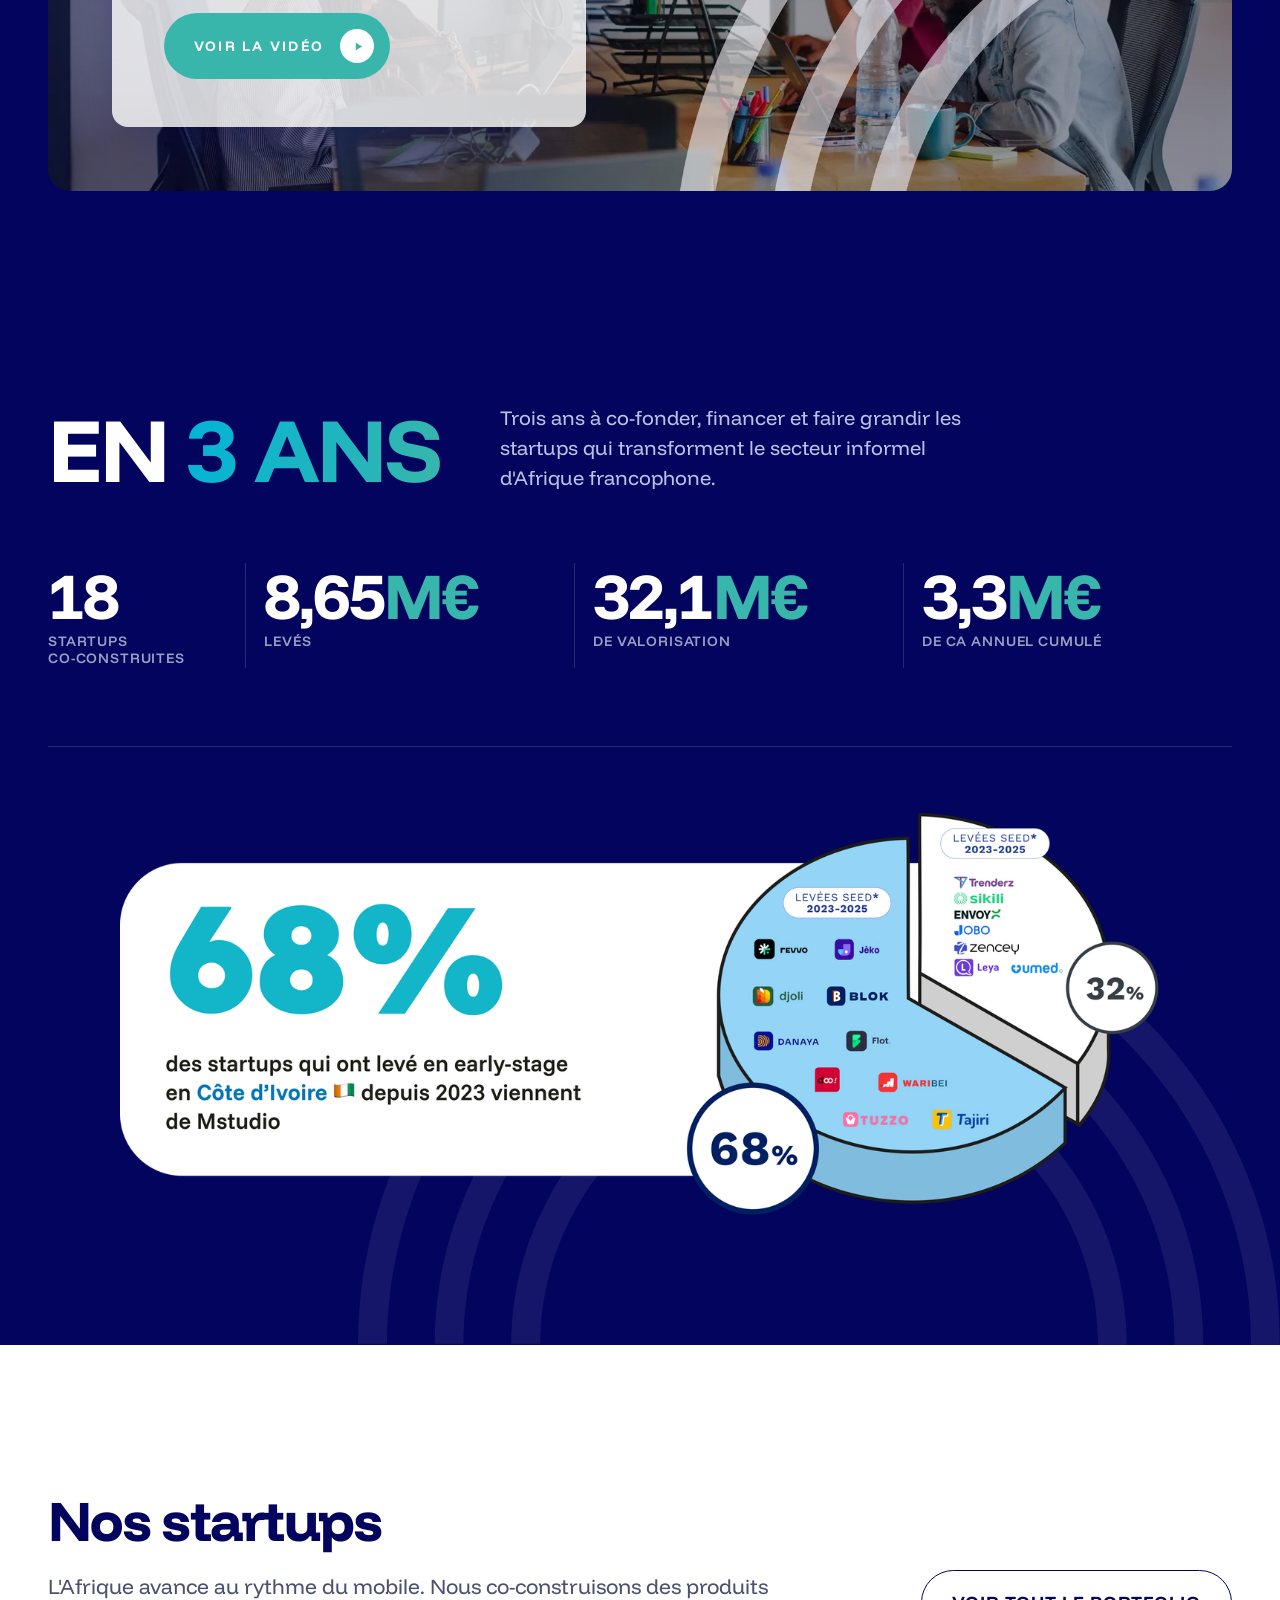
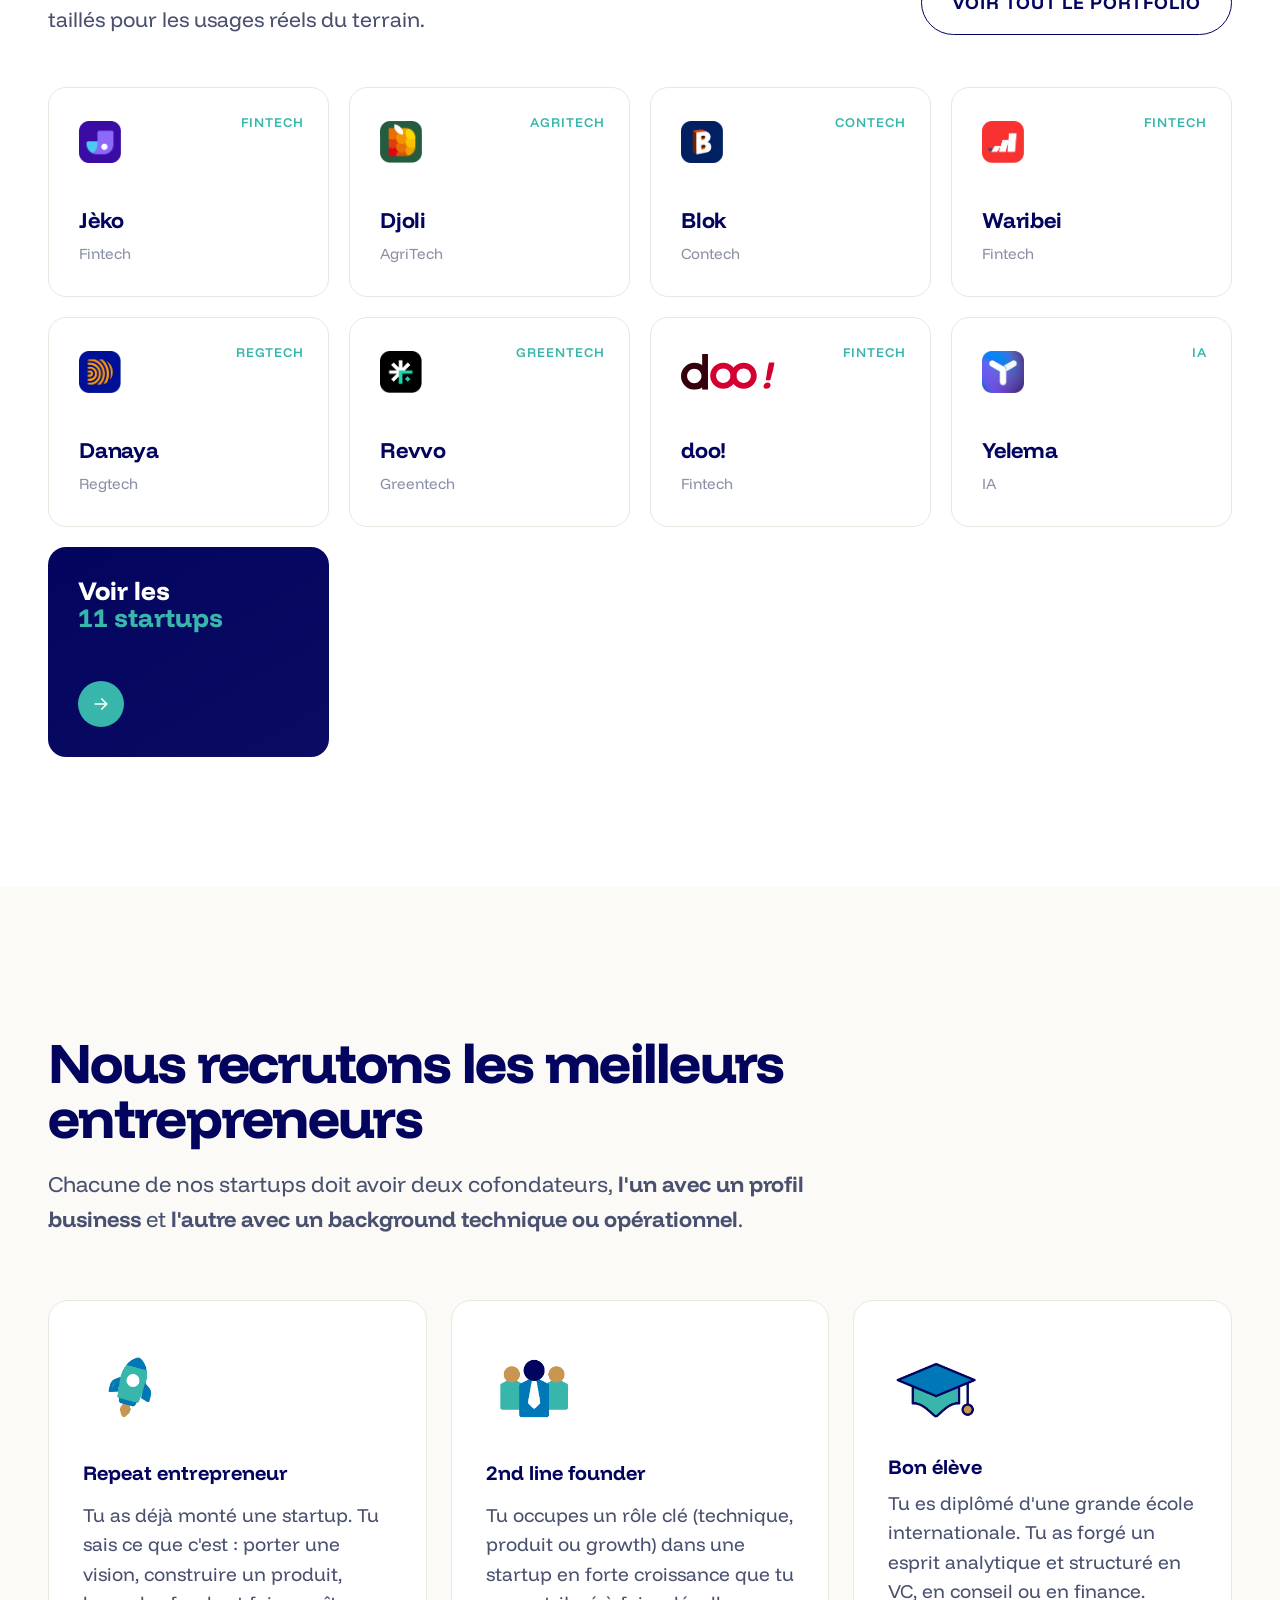
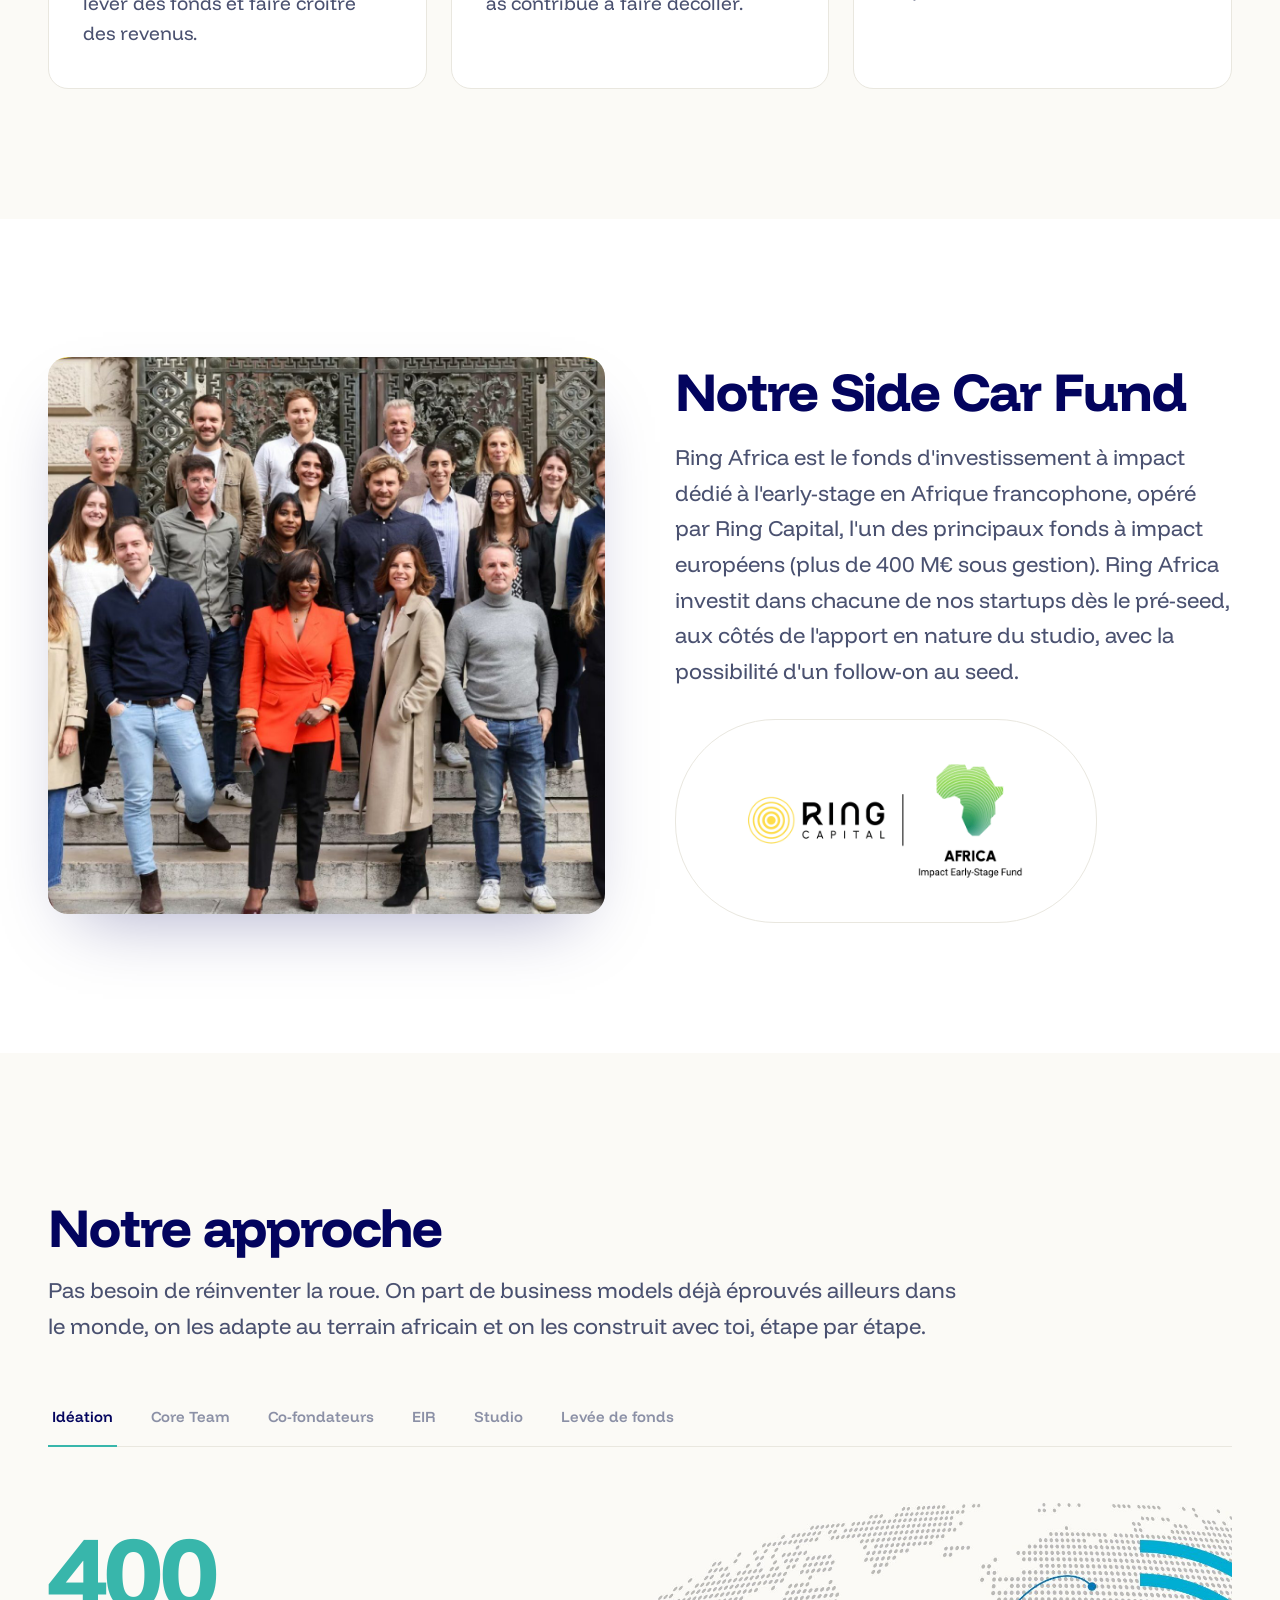
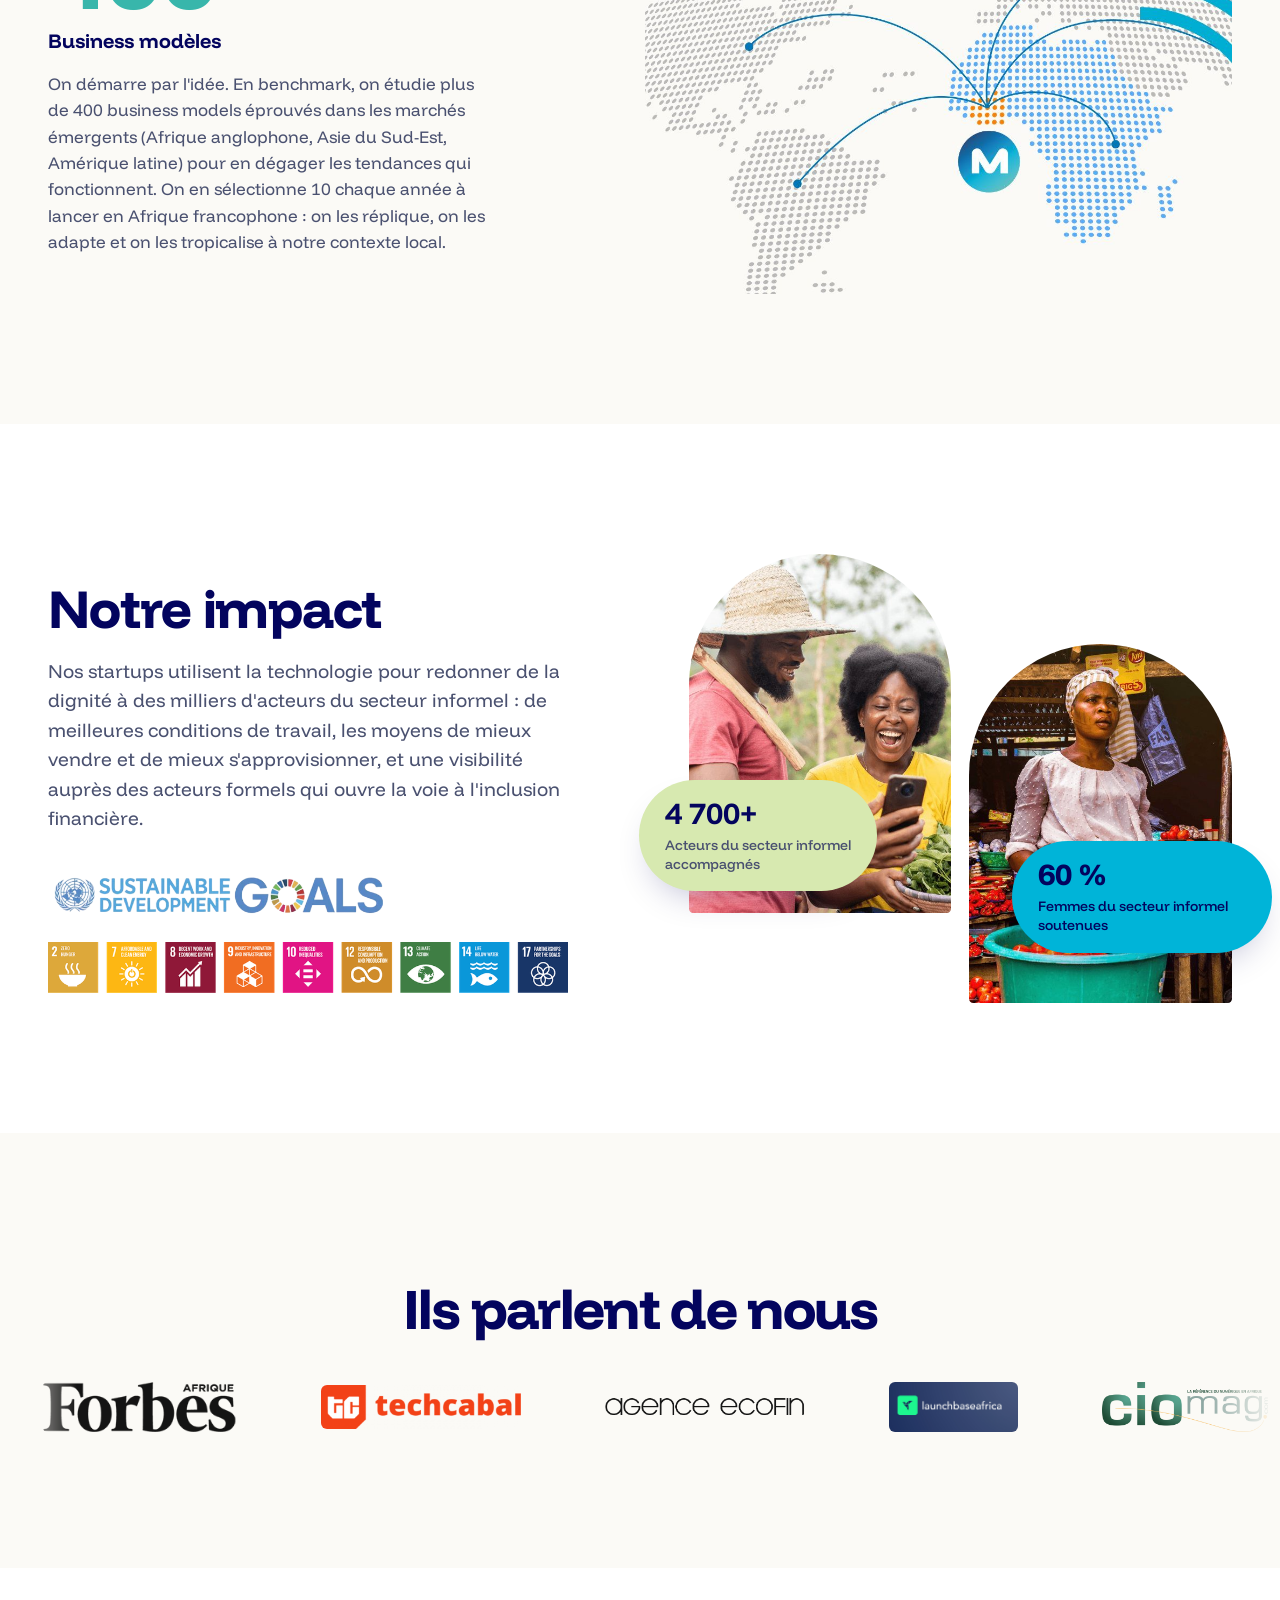
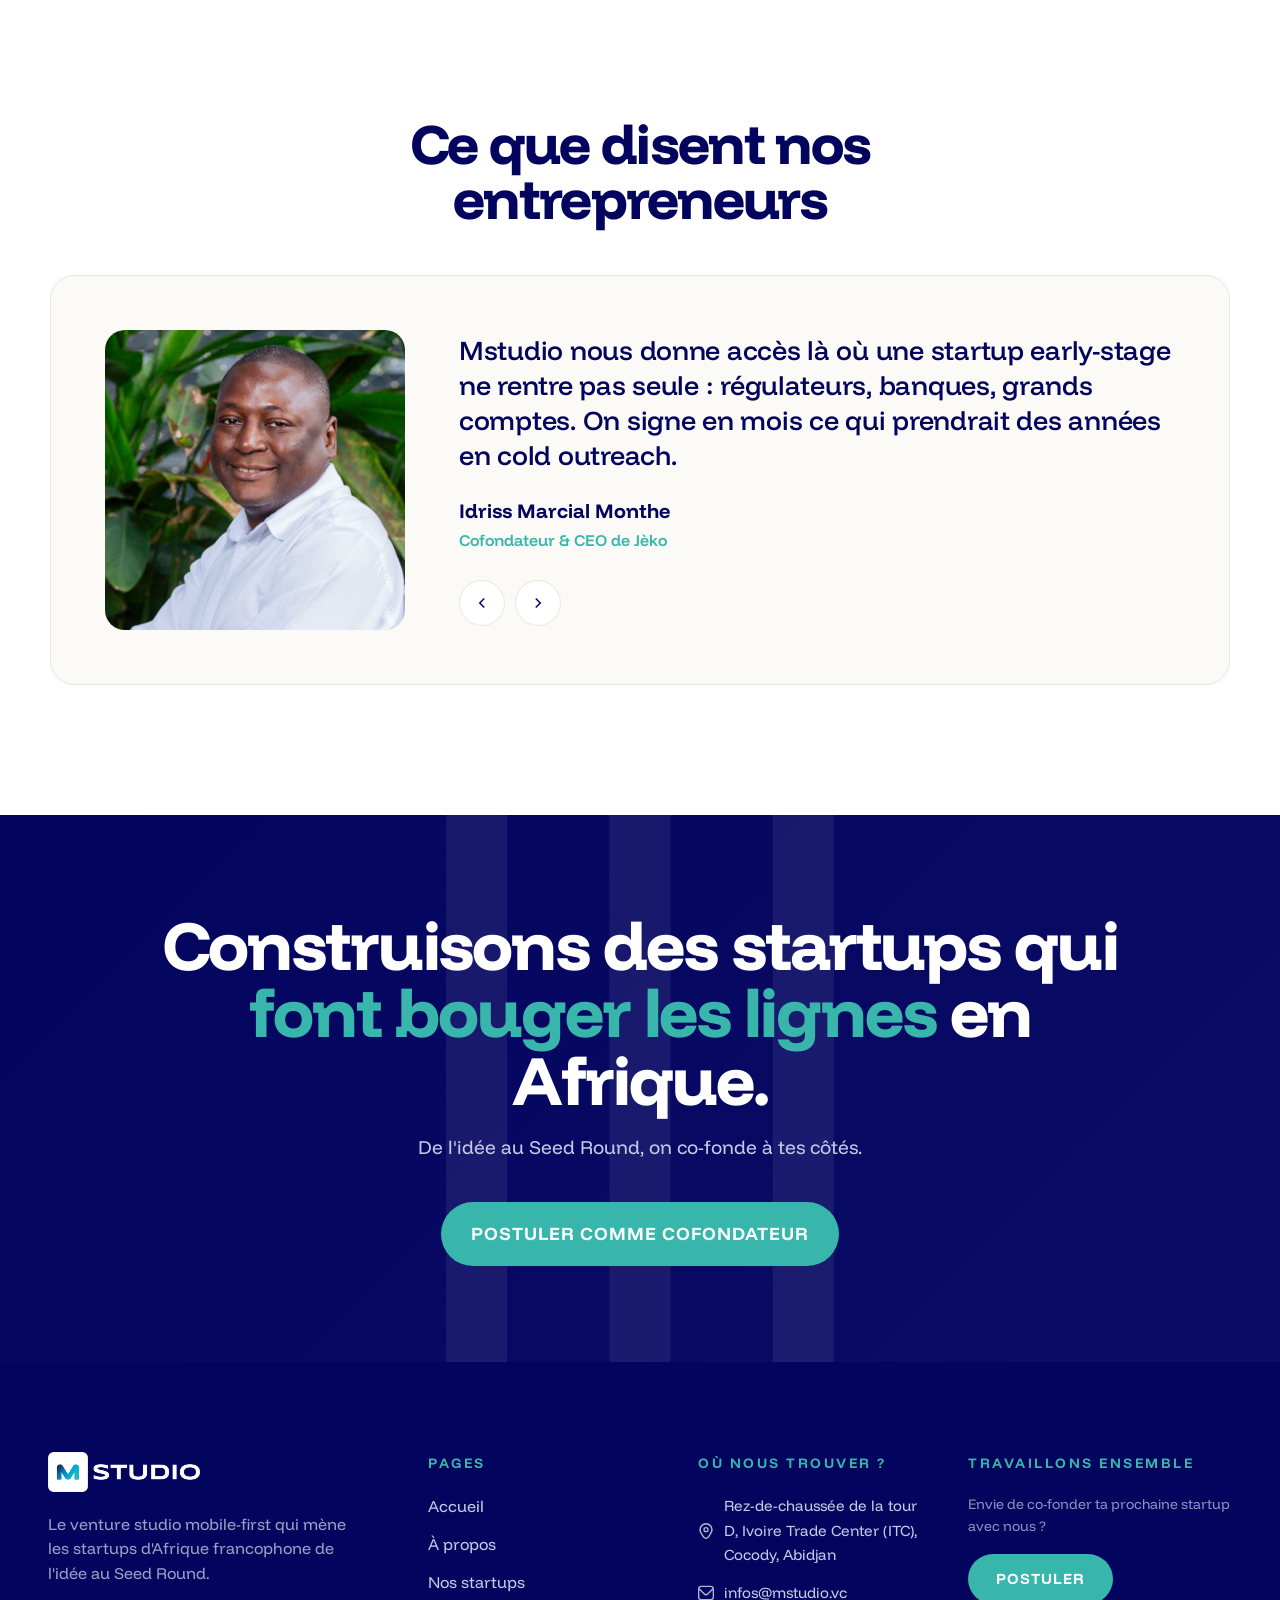
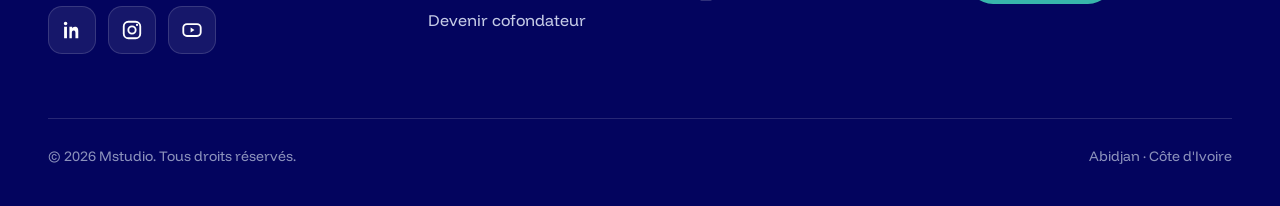
==== commit d2feff52: "Home: CTA punchy (font bouger les lignes) + A propos: texte entrepreneurs fluidifie + section ecosys" ====
--- a/index.html
+++ b/index.html
@@ -269,8 +269,8 @@
 <section id="cta" style="padding:0;">
   <div class="cta cta-flush reveal">
     <img class="side-pat right" src="assets/pat-equite.svg" alt="" style="opacity:.07;width:90%;height:auto;right:auto;left:50%;top:auto;bottom:-30%;transform:translateX(-50%) rotate(-90deg);transform-origin:center;">
-    <h2 class="disp" style="color: rgb(255, 255, 255)">Construisons les startups qui résolvent de vrais problèmes. <span class="tint">Ensemble.</span></h2>
-    <p class="cta-sub">De l'idée au Seed Round, on co-fonde à tes côtés — pour un impact sociétal, économique et environnemental réel.</p>
+    <h2 class="disp" style="color: rgb(255, 255, 255)">Construisons des startups qui <span class="tint">font bouger les lignes</span> en Afrique.</h2>
+    <p class="cta-sub">De l'idée au Seed Round, on co-fonde à tes côtés.</p>
     <div class="cta-actions">
       <a href="https://mstudio.recruitee.com" target="_blank" rel="noopener" class="btn btn-accent">Postuler comme cofondateur</a>
     </div>
